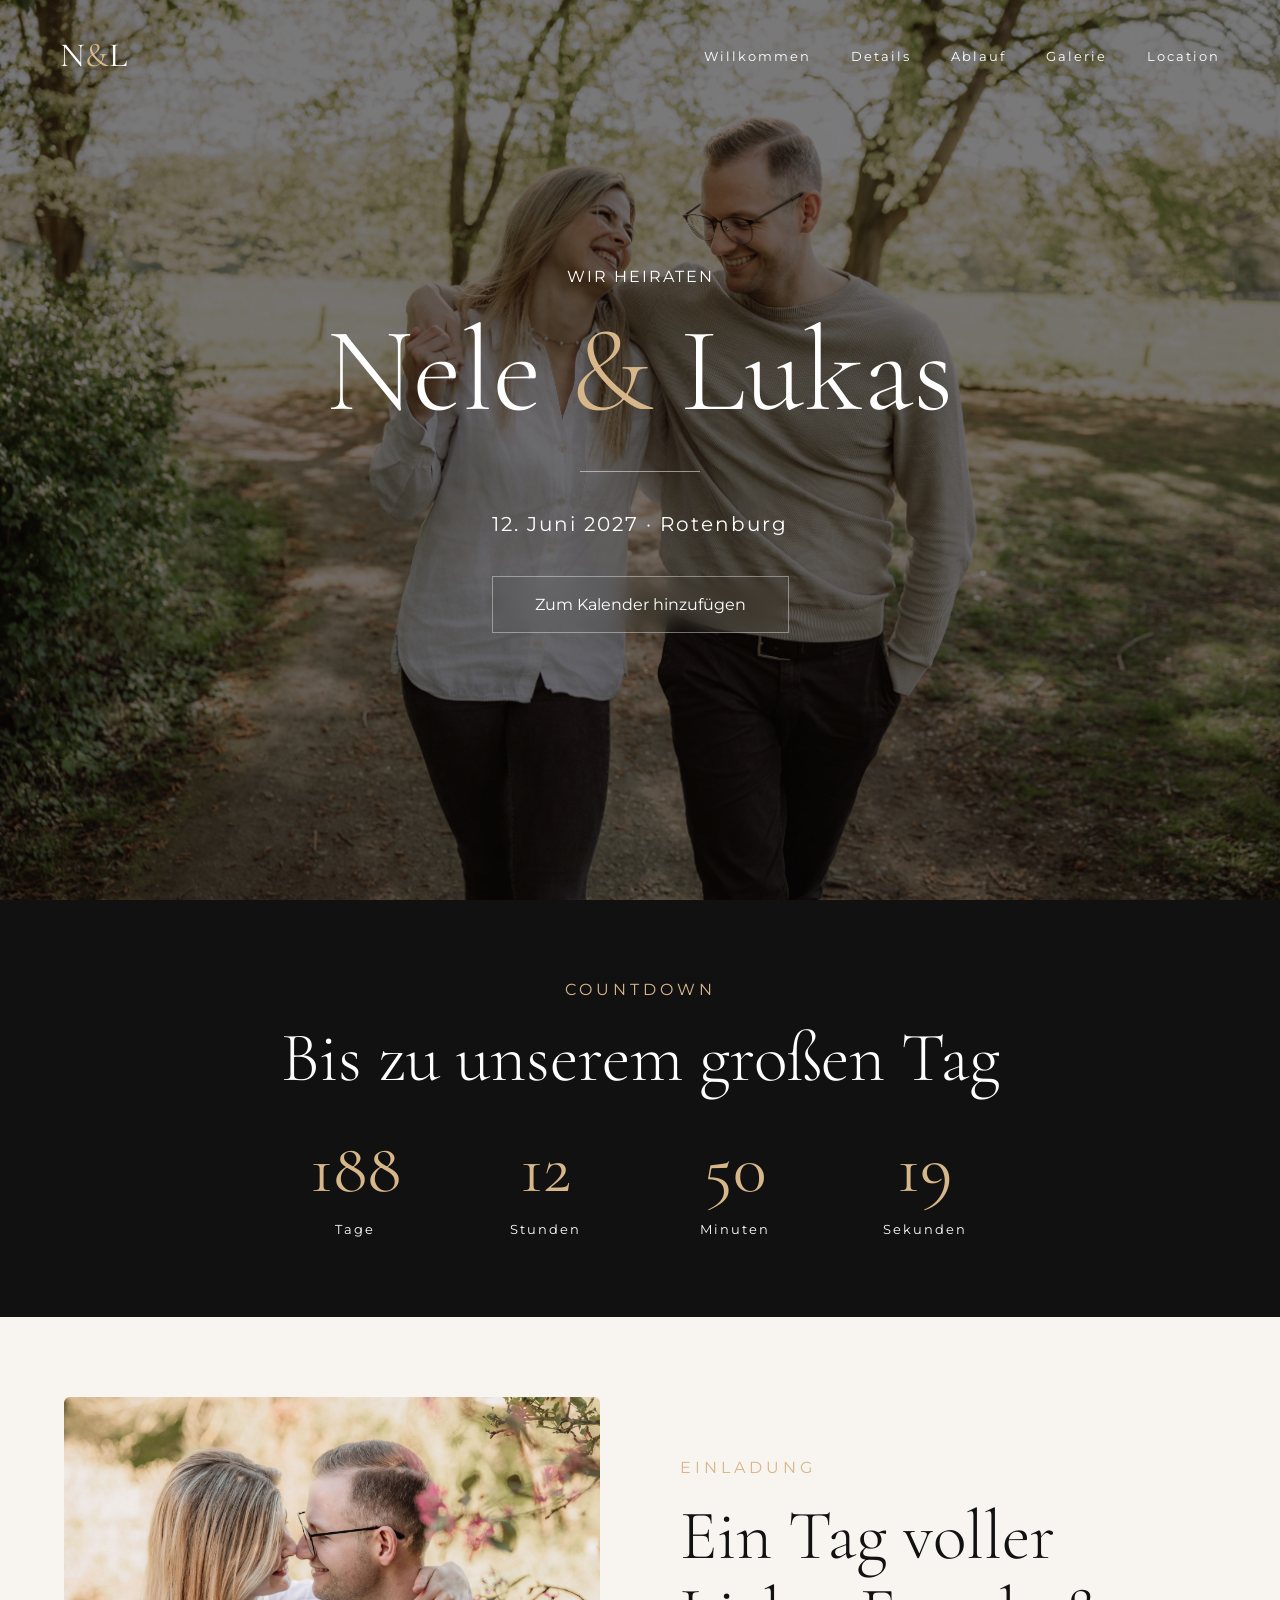
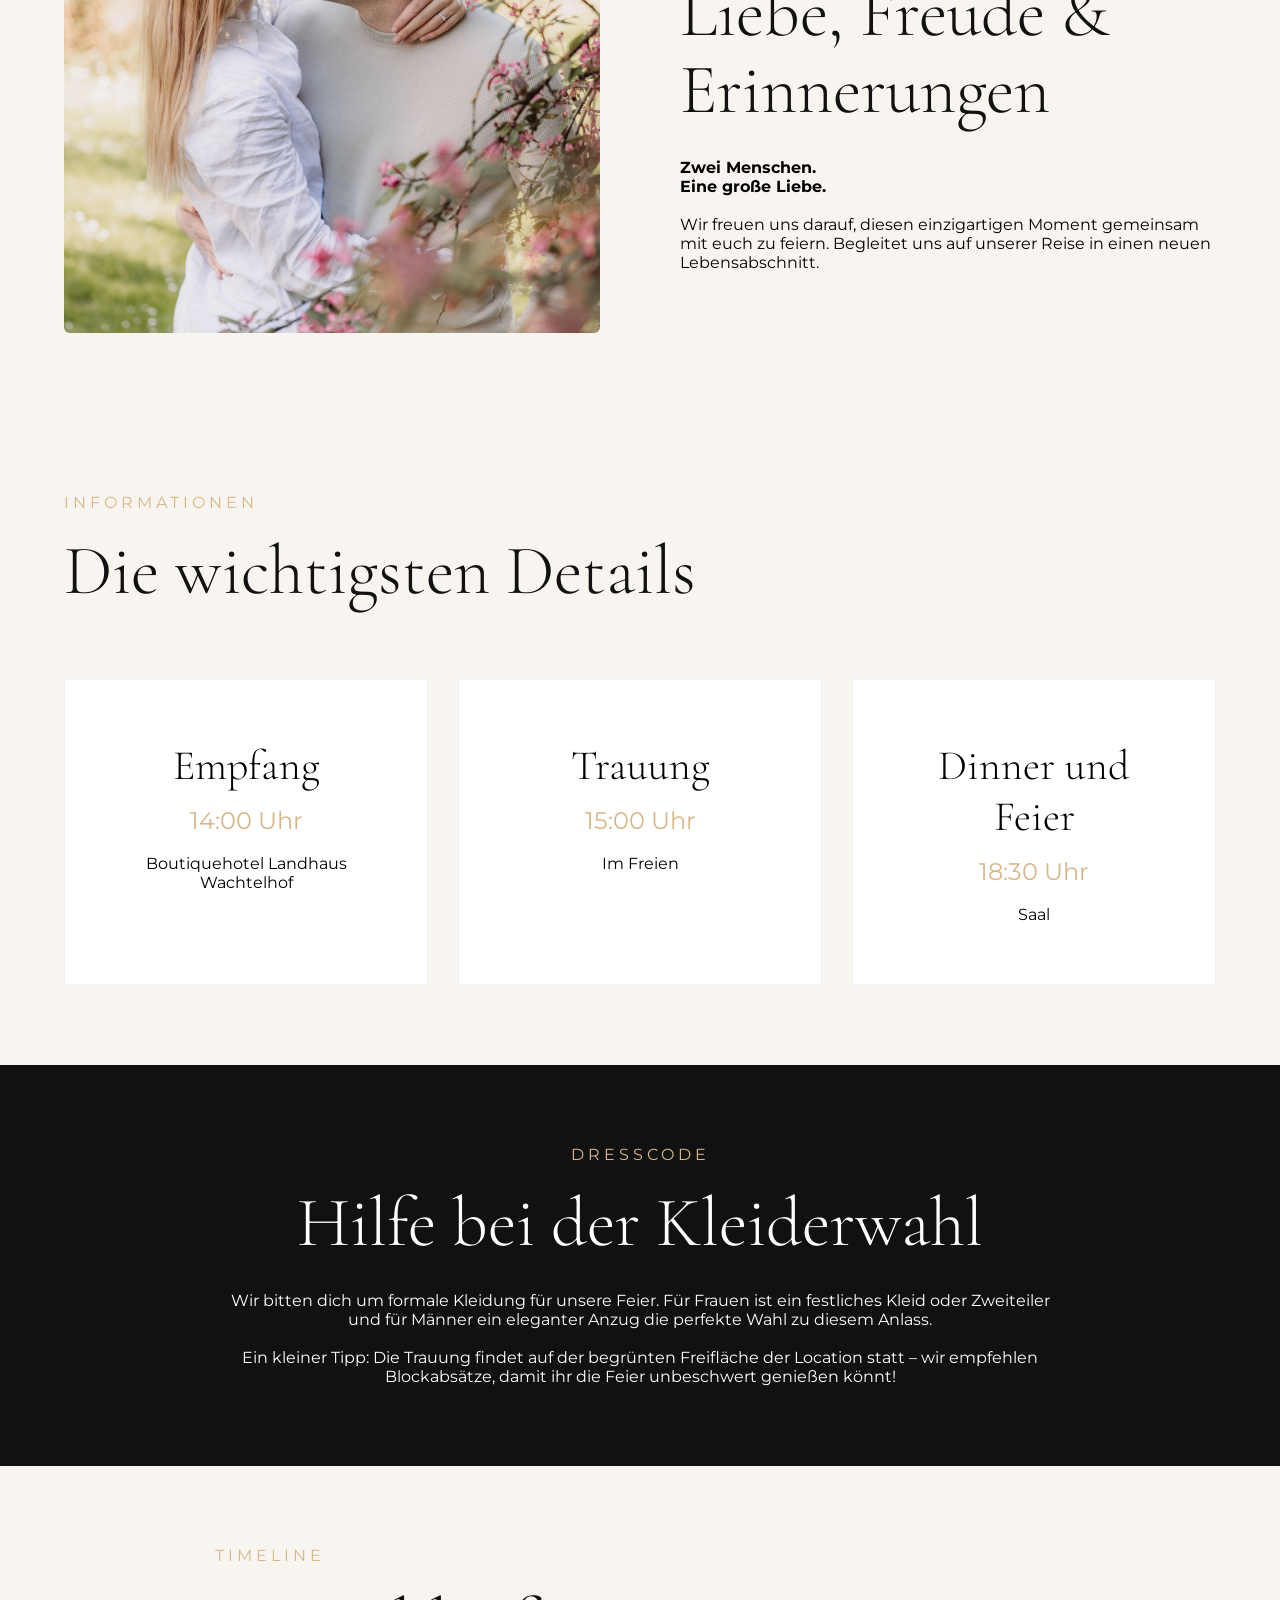
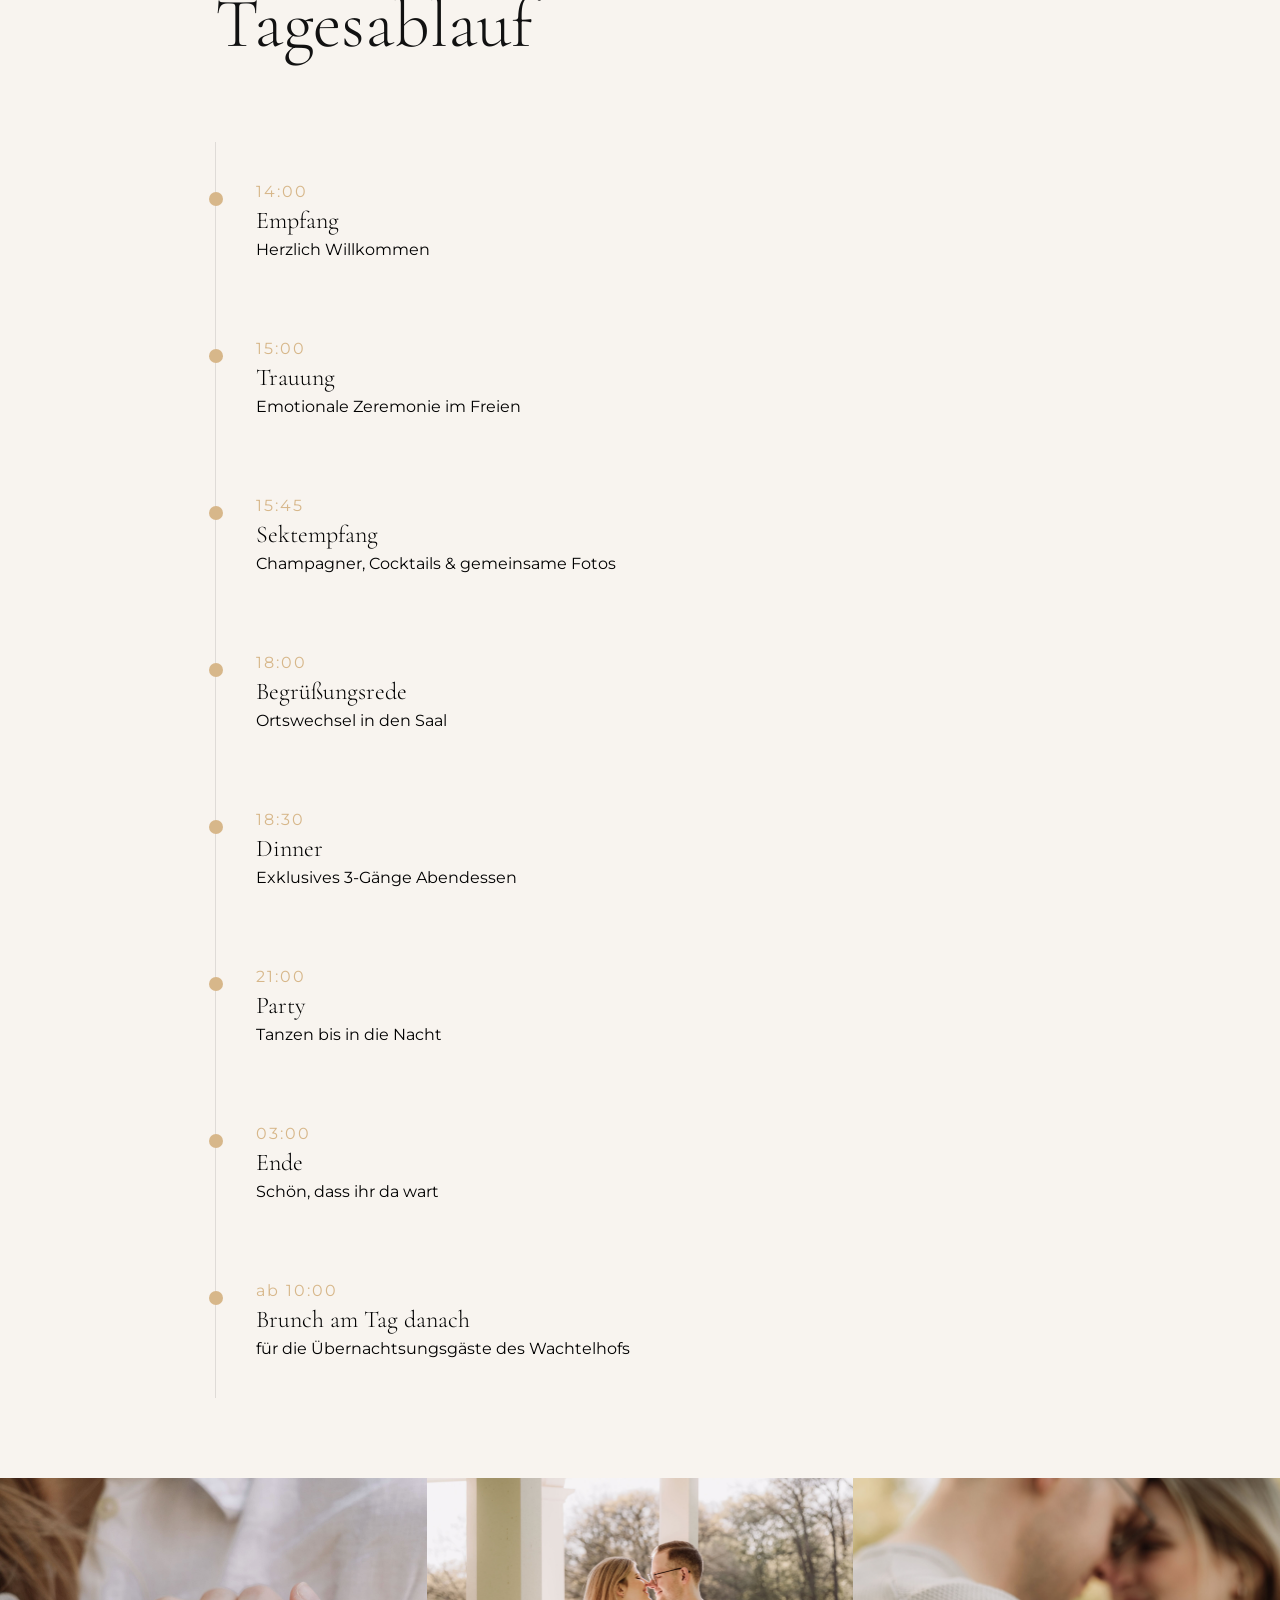
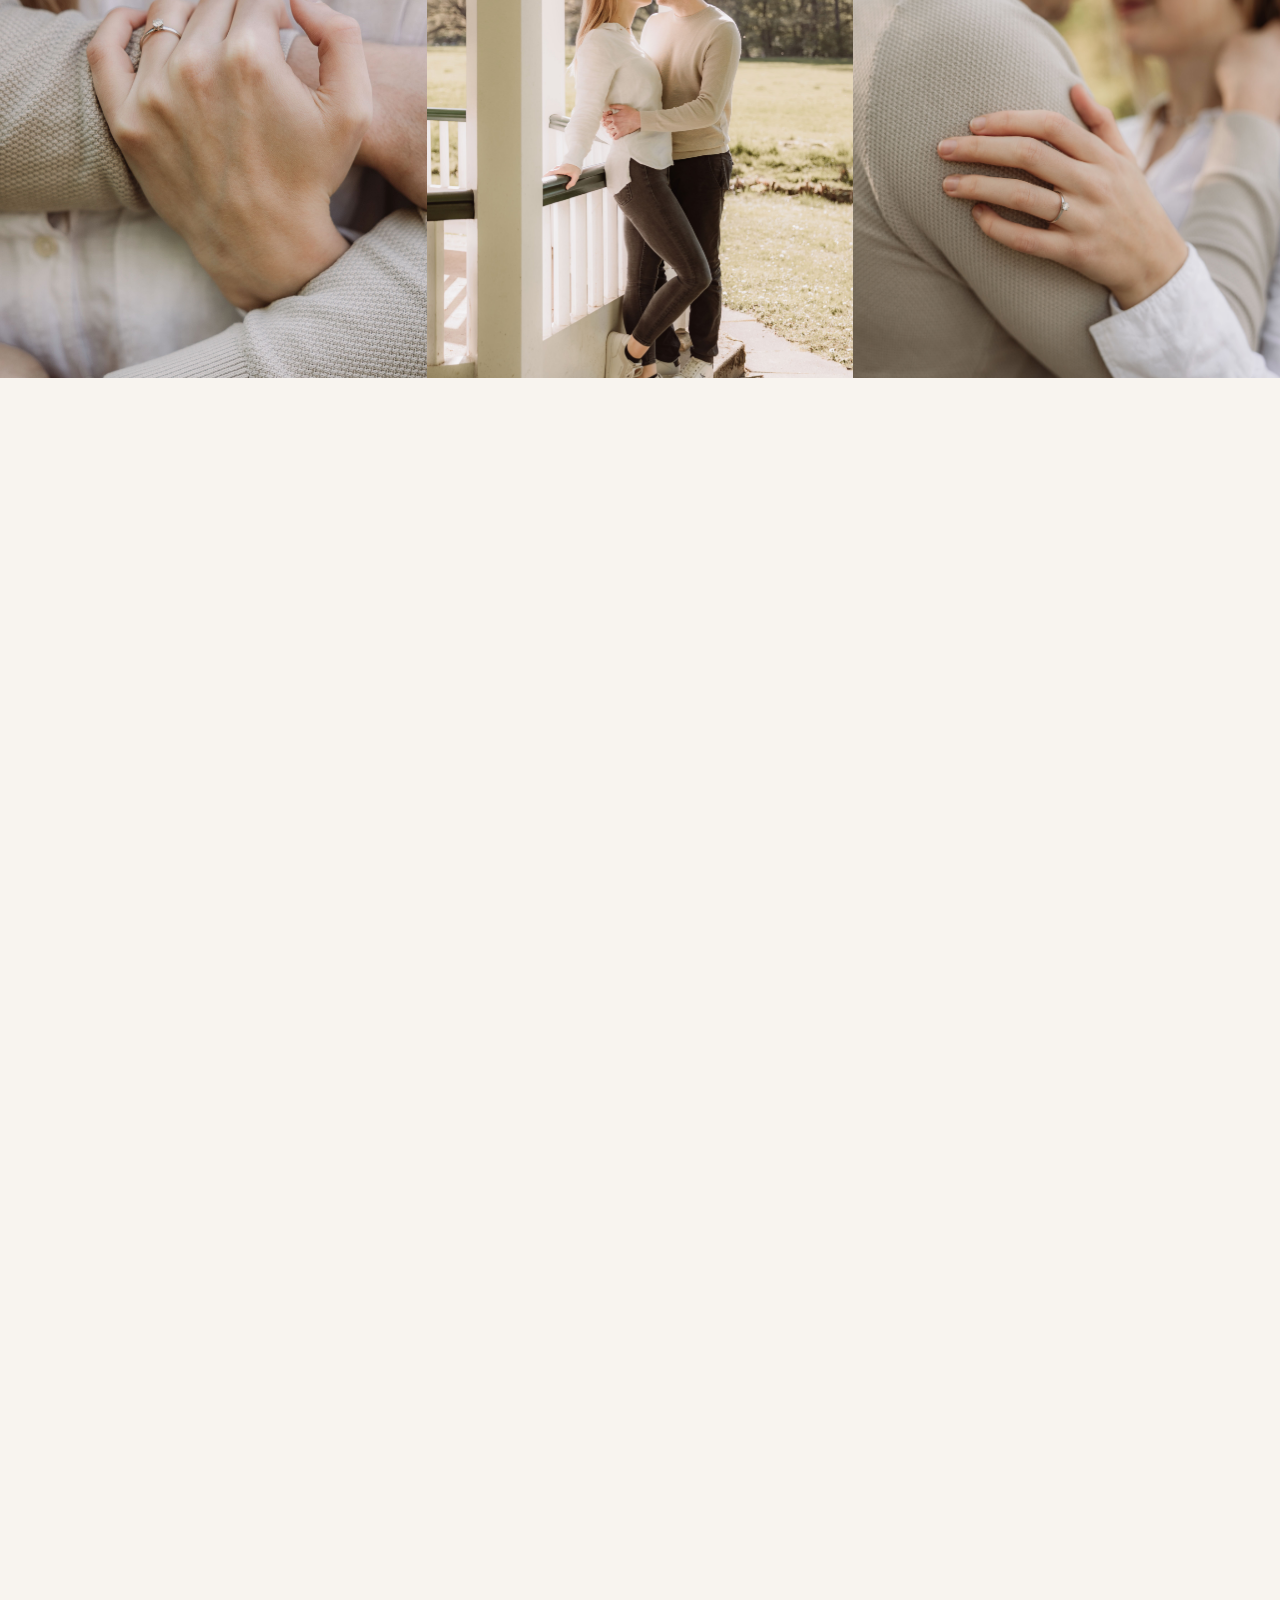
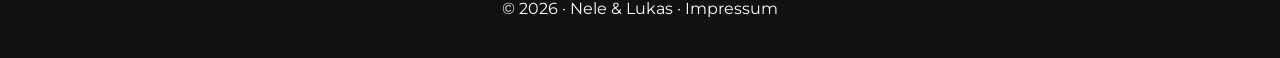
==== index.html @ 54adae5a "Update zweite Hoteloption" ====
<!DOCTYPE html>
<html lang="de">
<head>
  <meta charset="UTF-8" />
  <meta name="viewport" content="width=device-width, initial-scale=1.0"/>
  <title>Nele & Lukas — Hochzeit 2027</title>

  <link rel="preconnect" href="https://fonts.googleapis.com">
  <link rel="preconnect" href="https://fonts.gstatic.com" crossorigin>

  <link href="https://fonts.googleapis.com/css2?family=Cormorant+Garamond:wght@300;400;500;600&family=Montserrat:wght@300;400;500&display=swap" rel="stylesheet">

  <link rel="stylesheet" href="style.css">
</head>
<body>

  <!-- WRAPPER -->

  <header class="hero">

    <div class="overlay"></div>

    <nav class="navbar">

      <div class="logo">
        N<span>&</span>L
      </div>

      <ul>
        <li><a href="#story">Willkommen</a></li>
        <li><a href="#details">Details</a></li>
        <li><a href="#timeline">Ablauf</a></li>
        <li><a href="#gallery">Galerie</a></li>
        <li><a href="#location">Location</a></li>
      </ul>

    </nav>

    <div class="hero-content fade-up">

      <p class="eyebrow">WIR HEIRATEN</p>

      <h1>
        Nele <span>&</span> Lukas
      </h1>

      <div class="divider"></div>

      <p class="date">
        12. Juni 2027 · Rotenburg
      </p>

      <a href="calendar.ics" class="btn">
        Zum Kalender hinzufügen
      </a>

    </div>

  </header>

  <!-- COUNTDOWN -->

  <section class="section countdown" id="countdown">

    <div class="container reveal">

      <p class="small-title">COUNTDOWN</p>

      <h2>Bis zu unserem großen Tag</h2>

      <div class="countdown">

        <div class="time-box">
          <span id="days">00</span>
          <small>Tage</small>
        </div>

        <div class="time-box">
          <span id="hours">00</span>
          <small>Stunden</small>
        </div>

        <div class="time-box">
          <span id="minutes">00</span>
          <small>Minuten</small>
        </div>

        <div class="time-box">
          <span id="seconds">00</span>
          <small>Sekunden</small>
        </div>

      </div>

    </div>

  </section>

  <!-- WELCOME 

  <section class="section welcome reveal" id="welcome">

    <div class="container narrow">

      <p class="small-title">EINLADUNG</p>

      <h2>
        Ein Tag voller Liebe, Freude & Erinnerungen
      </h2>

      <p>
        Wir freuen uns darauf,
        diesen einzigartigen Moment gemeinsam mit euch zu feiern.
        Begleitet uns auf unserer Reise
        in einen neuen Lebensabschnitt.
      </p>

    </div>

  </section>

  <!-- STORY -->

  <section class="section story" id="story">

    <div class="container story-grid">

      <div class="story-image reveal-left">
        <img src="img/photoperle_Nele_&_Lukas_112_copy.jpeg">
      </div>

      <div class="story-text reveal-right">

        <p class="small-title">EINLADUNG</p>

        <h2>
          Ein Tag voller Liebe, Freude & Erinnerungen
        </h2>

        <p>
          <b>Zwei Menschen.<br/>Eine große Liebe.</b><br/><br/>
          Wir freuen uns darauf,
          diesen einzigartigen Moment gemeinsam mit euch zu feiern.
          Begleitet uns auf unserer Reise
          in einen neuen Lebensabschnitt.
        </p>

        <!--

        <h2>
          Zwei Menschen.
          Eine große Liebe.
        </h2>

        <p>
          Was als zufällige Begegnung begann, wurde zu einer gemeinsamen Reise voller Abenteuer, Vertrauen und unvergesslicher Momente.<br/><br/>
          Nun möchten wir mit euch gemeinsam unsere Liebe feiern — stilvoll, emotional und unvergesslich.<br/><br/>
          Lorem ipsum dolor sit amet, consetetur sadipscing elitr, sed diam nonumy eirmod tempor invidunt ut labore et dolore magna aliquyam erat, sed diam voluptua. At vero eos et accusam et justo duo dolores et ea rebum. Stet clita kasd gubergren, no sea takimata sanctus est Lorem ipsum dolor sit amet. Lorem ipsum dolor sit amet, consetetur sadipscing elitr, sed diam nonumy eirmod tempor invidunt ut labore et dolore magna aliquyam erat, sed diam voluptua. At vero eos et accusam et justo duo dolores et ea rebum. Stet clita kasd gubergren, no sea takimata sanctus est Lorem ipsum dolor sit amet.<br/><br/>
          Lorem ipsum dolor sit amet, consetetur sadipscing elitr, sed diam nonumy eirmod tempor invidunt ut labore et dolore magna aliquyam erat, sed diam voluptua. At vero eos et accusam et justo duo dolores et ea rebum. Stet clita kasd gubergren, no sea takimata sanctus est Lorem ipsum dolor sit amet. Lorem ipsum dolor sit amet, consetetur sadipscing elitr, sed diam nonumy eirmod tempor invidunt ut labore et dolore magna aliquyam erat, sed diam voluptua. At vero eos et accusam et justo duo dolores et ea rebum. Stet clita kasd gubergren, no sea takimata sanctus est Lorem ipsum dolor sit amet.
        </p>

        -->

      </div>

    </div>

  </section>

  <!-- DETAILS -->

  <section class="section details" id="details">

    <div class="luxury-bg"></div>

    <div class="container">

      <div class="section-heading reveal">
        <p class="small-title">INFORMATIONEN</p>
        <h2>Die wichtigsten Details</h2>
      </div>

      <div class="details-cards">

        <div class="card reveal">
          <h3>Empfang</h3>
          <p>14:00 Uhr</p><br/>
          <span>Boutiquehotel Landhaus Wachtelhof</span>
        </div>

        <div class="card reveal delay-1">
          <h3>Trauung</h3>
          <p>15:00 Uhr</p><br/>
          <span>Im Freien</span>
        </div>

        <div class="card reveal delay-2">
          <h3>Dinner und Feier</h3>
          <p>18:30 Uhr</p><br/>
          <span>Saal</span>
        </div>

      </div>

    </div>

  </section>

  <!-- DRESSCODE-->

  <section class="section dresscode" id="dresscode">

    <div class="container narrow">

      <div class="section-heading reveal">
        <p class="small-title">DRESSCODE</p>
        <h2>Hilfe bei der Kleiderwahl</h2>
        <p>
          Wir bitten dich um formale Kleidung für unsere Feier. Für Frauen ist ein festliches
          Kleid oder Zweiteiler und für M&auml;nner ein eleganter Anzug die perfekte Wahl zu 
          diesem Anlass.<br/><br/>Ein kleiner Tipp: Die Trauung findet auf der begr&uuml;nten 
          Freifl&auml;che der Location statt – wir empfehlen Blockabs&auml;tze, damit ihr die 
          Feier unbeschwert genie&szlig;en k&ouml;nnt!</p>
      </div>

    </div>

  </section>

  <!-- TIMELINE -->

  <section class="section timeline" id="timeline">

    <div class="container narrow">

      <div class="section-heading reveal">
        <p class="small-title">TIMELINE</p>
        <h2>Tagesablauf</h2>
      </div>

      <div class="timeline-wrapper">

        <div class="timeline-item reveal">
          <span>14:00</span>
          <h3>Empfang</h3>
          <p>Herzlich Willkommen</p>
        </div>

        <div class="timeline-item reveal">
          <span>15:00</span>
          <h3>Trauung</h3>
          <p>Emotionale Zeremonie im Freien</p>
        </div>

        <div class="timeline-item reveal">
          <span>15:45</span>
          <h3>Sektempfang</h3>
          <p>Champagner, Cocktails & gemeinsame Fotos</p>
        </div>

        <div class="timeline-item reveal">
          <span>18:00</span>
          <h3>Begrüßungsrede</h3>
          <p>Ortswechsel in den Saal</p>
        </div>

        <div class="timeline-item reveal">
          <span>18:30</span>
          <h3>Dinner</h3>
          <p>Exklusives 3-Gänge Abendessen</p>
        </div>

        <div class="timeline-item reveal">
          <span>21:00</span>
          <h3>Party</h3>
          <p>Tanzen bis in die Nacht</p>
        </div>

        <div class="timeline-item reveal">
          <span>03:00</span>
          <h3>Ende</h3>
          <p>Sch&ouml;n, dass ihr da wart</p>
        </div>

        <div class="timeline-item reveal">
          <span>ab 10:00</span>
          <h3>Brunch am Tag danach</h3>
          <p>f&uuml;r die &Uuml;bernachtsungsg&auml;ste des Wachtelhofs</p>
        </div>

      </div>

    </div>

  </section>

  <!-- GALLERY -->

  <section class="gallery" id="gallery">

    <div class="gallery-item reveal">
      <img src="img/photoperle_Nele_&_Lukas_028.jpeg">
    </div>

    <div class="gallery-item reveal">
      <img src="img/photoperle_Nele_&_Lukas_127.jpeg">
    </div>

    <div class="gallery-item reveal">
      <img src="img/photoperle_Nele_&_Lukas_056.jpeg">
    </div>

  </section>

  <!-- Location -->

  <section class="section location" id="location">

    <div class="container narrow reveal">

      <p class="small-title">Location</p>

      <h2>Boutiquehotel Landhaus Wachtelhof</h2>

      <b>Gerberstraße 6<br/>27356 Rotenburg (Wümme)</b><br/>
      <a href="https://wachtelhof.de" target="_blank" class="btn">http://www.wachtelhof.de</a>

      <p class="location-text">
        <br/><br/>
        Wir haben an unsere vielen G&auml;ste mit langer Anreise gedacht und deshalb in unserer 
        wundervollen Location bereits ein hinterlegtes Kontingent an Zimmern für euch organisiert. 
        Verweist dazu bei Buchung beim Hotel einfach auf unsere Hochzeit und ihr erhaltet eines 
        der hinterlegten Zimmer. Wir empfehlen die erst vor Kurzem sehr sch&ouml;n renovierten 
        Boutique-Zimmer.
        <br/><br/>
      </p>

      <div class="location-cards">

        <div class="card reveal">
          <h3>Boutique-Komfortzimmer</h3>
          <p>346,00 EUR</p><br/>
          <span>zur Doppelnutzung pro Zimmer & Nacht<br/>inklusive der Wachtelhof-Verwöhnpauschale*</span>
        </div>

        <div class="card reveal delay-1">
          <h3>Pinienholz-Komfortzimmer</h3>
          <p>316,00 EUR</p><br/>
          <span>zur Doppelnutzung pro Zimmer & Nacht<br/>inklusive der Wachtelhof-Verwöhnpauschale*</span>
        </div>

      </div>
      
      <p class="location-text" style="font-size: 14px;"><i>*Die Wachtelhof-Verwöhnpauschale beinhaltet ein reichhaltiges Frühstück sowie die Nutzung der Wachtelhof-Therme mit Lagunenbad, Aquaviva-Erlebnissauna, Sternenhimmel-
Dampfbad und Sanarium. Im Bad Eures Zimmers findet Ihr Bademäntel sowie Badeschuhe vor. Die Hotelzimmer stehen
gerne ab 15:00 Uhr für Euch bereit.</i>

      <h2>Hotel am Pferdemarkt</h2>

      <p class="location-text">
        <br/><br/>
        Als Alternative zu den Zimmern im Wachtelhof haben wir für euch zudem auch ein Kontingent an Zimmern im Hotel "Hotel am Pferdemarkt" hinterlegt. Das Hotel ist ca. 700 Meter vom Wachtelhof entfernt. Bitte gebt auch dort bei Buchung an, dass ihr zu unserer Hochzeit kommt, um die hinterlegten Zimmer zu erhalten.
        <br/><br/>
      </p>

      <div class="location-cards">

        <div class="card reveal">
          <h3>Doppelzimmer</h3>
          <p>100,00 EUR</p><br/>
          <span>zur Doppelnutzung pro Zimmer & Nacht</span>
        </div>

        <div class="card reveal delay-1">
          <h3>Einzelzimmer</h3>
          <p>80,00 EUR</p><br/>
          <span>zur Einzelnutzung pro Zimmer & Nacht</span>
        </div>

      </div>
      </p>

    </div>

  </section>
    
  <iframe src="https://www.google.com/maps/embed?pb=!1m18!1m12!1m3!1d2395.2879166697458!2d9.392609276392122!3d53.10502257222022!2m3!1f0!2f0!3f0!3m2!1i1024!2i768!4f13.1!3m3!1m2!1s0x47b103f5749ccd15%3A0xa9dfc9032d74220!2sHotel%20Landhaus%20Wachtelhof!5e0!3m2!1sde!2sde!4v1778689141633!5m2!1sde!2sde" width="100%" height="450" style="border:0;" allowfullscreen="" loading="lazy" referrerpolicy="no-referrer-when-downgrade"></iframe>

  <!-- PRESENTS-->

  <section class="section presents" id="presents">

    <div class="container narrow">

      <div class="section-heading reveal">
        <p class="small-title">GESCHENKE</p>
        <h2>Unterst&uuml;tzung unserer Flitterwochen</h2>
        <p>
          Euer Kommen ist unser gr&ouml;&szlig;tes Geschenk! Falls ihr uns dennoch eine Freude 
          machen m&ouml;chtet, freuen wir uns über Geldgeschenke für unsere Hochzeitsreise.  
        </p>
      </div>

    </div>

  </section>
  
  <!-- RSVP -->

  <section class="section rsvp" id="rsvp">

    <div class="container narrow reveal">

      <p class="small-title">R&uuml;ckmeldung</p>

      <h2>Wir freuen uns auf euch</h2>

      <p class="rsvp-text">
        Bitte gebt uns bis zum 31.12.2026 Bescheid ob wir uns auf euch freuen d&uuml;rfen.
      </p>

      <a href="mailto:lukaskoop96@gmail.com?subject=RSVP%20Hochzeit%20N+L&body=Liebe%20Nele%20%26%20Lukas,%0A%0AIch%20m%C3%B6chte%20folgendes%20mitteilen:%0A- Name:%0A- Kommen:%20Ja/Nein:%0A- Anzahl%20G%C3%A4ste:%0A- Nachricht:%0A%0AViele%20Gr%C3%BC%C3%9Fe" class="btn email-btn">Per E-Mail antworten</a>

      <a href="https://wa.me/4915162616010?text=Hallo%20Nele%20und%20Lukas%2C%20ich%20m%C3%B6chte%20zum%20Hochzeitstermin%20r%C3%BCckmelden%3A%20(Name%2C%20Kommen%20Ja%2FNein%2C%20Anzahl%20G%C3%A4ste)" target="_blank" class="btn whatsapp-btn">WhatsApp</a>

    </div>

  </section>

  <footer>
    <p>&copy; 2026 · Nele & Lukas · <a href="imprint/">Impressum</a></p>
  </footer>

  <button id="scrollTopBtn" class="scroll-top" aria-label="Scroll to top">↑</button>

  <script src="script.js"></script>

</body>
</html>
---- style.css ----
:root{
  --gold:#d7b78a;
  --dark:#111111;
  --cream:#f8f4ef;
}

*{
  margin:0;
  padding:0;
  box-sizing:border-box;
}

html{
  scroll-behavior:smooth;
}

body{
  font-family:'Montserrat',sans-serif;
  background:var(--cream);
  color:var(--text);
  overflow-x:hidden;
}

img{
  width:100%;
  display:block;
}

.container{
  width:90%;
  max-width:1200px;
  margin:auto;
}

.narrow{
  max-width:850px;
}

.section{
  padding:80px 0;
}

.small-title{
  letter-spacing:4px;
  font-size:16px;
  color:var(--gold);
  margin-bottom:20px;
}

h1,h2,h3{
  font-family:'Cormorant Garamond',serif;
  font-weight:300;
}

h2{
  font-size:clamp(42px, 7vw, 70px);
  line-height:1.1;
  margin-bottom:30px;
  color:var(--dark);
}

.hero{
  height:100vh;
  position:relative;
  background:
  url('img/photoperle_Nele_&_Lukas_011.jpeg')
  center/cover no-repeat;
  display:flex;
  align-items:center;
  justify-content:center;
}

.overlay{
  position:absolute;
  inset:0;
  background:rgba(0,0,0,.5);
}

.navbar{
  position:absolute;
  top:0;
  width:100%;
  display:flex;
  justify-content:space-between;
  align-items:center;
  padding:35px 60px;
  z-index:5;
}

.logo{
  color:white;
  font-size:34px;
  font-family:'Cormorant Garamond',serif;
}

.logo span{
  color:var(--gold);
}

.navbar ul{
  display:flex;
  list-style:none;
  gap:40px;
}

.navbar a{
  color:white;
  text-decoration:none;
  font-size:13px;
  letter-spacing:2px;
  position:relative;
}

.navbar a::after{
  content:'';
  position:absolute;
  width:0;
  height:1px;
  background:white;
  left:0;
  bottom:-6px;
  transition:.4s;
}

.navbar a:hover::after{
  width:100%;
}

.hero-content{
  position:relative;
  z-index:2;
  text-align:center;
  color:white;
}

.hero h1{
  font-size:clamp(64px, 10vw, 120px);
  line-height:1;
}

.hero h1 span{
  color:var(--gold);
}

.divider{
  width:120px;
  height:1px;
  background:rgba(255,255,255,.5);
  margin: 40px auto;
}

.eyebrow{
  font-size:16px;
  letter-spacing:2px;
  margin: 0 0 25px 0;
}

.date{
  font-size:20px;
  letter-spacing:2px;
}

.btn{
  display:inline-block;
  margin-top:40px;
  padding:18px 42px;
  border:1px solid rgba(255,255,255,.4);
  color:white;
  text-decoration:none;
  backdrop-filter:blur(10px);
  transition:.4s;
}

.btn:hover{
  background:white;
  color:black;
}

.scroll-top{
  position:fixed;
  right:24px;
  bottom:24px;
  width:52px;
  height:52px;
  border:1px solid #fff;
  border-radius:50%;
  background:var(--dark);
  color:white;
  font-size:28px;
  line-height:1;
  cursor:pointer;
  box-shadow:0 18px 30px rgba(0,0,0,.2);
  opacity:0;
  visibility:hidden;
  transform:translateY(20px);
  transition:opacity .25s ease, transform .25s ease, visibility .25s ease, background .25s ease;
  z-index:100;
}

.scroll-top:hover{
  background:var(--gold);
}

.scroll-top.show{
  opacity:1;
  visibility:visible;
  transform:translateY(0);
}

.countdown, .dresscode, .rsvp{
  display:flex;
  justify-content:center;
  gap:40px;
  flex-wrap:wrap;
  background:#111;
  color:white;
  text-align:center;
}

.countdown h2, .dresscode h2, .rsvp h2{
  color:white;
}

.time-box{
  min-width:150px;
}

.time-box span{
  font-size:70px;
  font-family:'Cormorant Garamond',serif;
  color:var(--gold);
}

.time-box small{
  display:block;
  margin-top:10px;
  letter-spacing:2px;
}

.welcome{
  text-align:center;
}

.story-grid{
  display:grid;
  grid-template-columns:1fr 1fr;
  gap:80px;
  align-items:center;
}

.story-image img{
  border-radius:6px;
}

.details-cards{
  display:grid;
  grid-template-columns:repeat(3,1fr);
  gap:30px;
  margin-top:70px;
}

.details-cards .card{
  background:white;
  text-align:center;
  border:1px solid rgba(0,0,0,.05);
  transition:.4s;
  padding:60px 40px;
}

.details-cards .card:hover{
  transform:translateY(-10px);
}

.details-cards .card h3{
  font-size:42px;
  margin-bottom:15px;
}

.details-cards .card p{
  font-size:24px;
  color:var(--gold);
}

.timeline-wrapper{
  margin-top:80px;
  border-left:1px solid rgba(0,0,0,.1);
}

.timeline-item{
  padding:40px;
  position:relative;
}

.timeline-item::before{
  content:'';
  position:absolute;
  width:14px;
  height:14px;
  background:var(--gold);
  border-radius:50%;
  left:-7px;
  top:50px;
}

.timeline-item span{
  color:var(--gold);
  letter-spacing:2px;
}
.timeline-item h3{
  font-size: 24px;
  margin:5px auto;
}

.gallery{
  display:grid;
  grid-template-columns:repeat(3,1fr);
}

.gallery-item{
  overflow:hidden;
}

.gallery img{
  height:500px;
  object-fit:cover;
  transition:1.2s;
}

.gallery img:hover{
  transform:scale(1.1);
}

.location{
  text-align:center;
}

.location img{
  width: 35px;
  display: inline;
}

.location-cards{
  display:grid;
  grid-template-columns:repeat(2,1fr);
  gap:30px;
  margin:25px auto;
}

.location-cards .card{
  background:white;
  text-align:center;
  border:1px solid rgba(0,0,0,.05);
  transition:.4s;
  padding:20px 40px;
}

.location-cards .card:hover{
  transform:translateY(-10px);
}

.location-cards .card h3{
  font-size:42px;
  margin-bottom:15px;
}

.location-cards .card p{
  font-size:24px;
  color:var(--gold);
}

.presents{
  text-align:center;
}

footer{
  background:#111;
  color:white;
  text-align:center;
  padding:40px;
}

footer a{
  text-decoration: none;
  color: white;
}

footer a:hover{
  text-decoration: underline;
}

.imprint{
  text-align:center;
}

.location .btn, .imprint .btn{
  border:1px solid var(--dark);
  color:var(--dark);
}

.location .btn:hover, .imprint .btn:hover{
  border:1px solid var(--gold);
  background:var(--gold);
  color:white;
}

/* SCROLL ANIMATION */

.reveal,
.reveal-left,
.reveal-right,
.fade-up{
  opacity:0;
  transform:translateY(60px);
  transition:1.2s ease;
}

.reveal-left{
  transform:translateX(-100px);
}

.reveal-right{
  transform:translateX(100px);
}

.active{
  opacity:1;
  transform:translate(0,0);
}

.delay-1{
  transition-delay:.2s;
}

.delay-2{
  transition-delay:.4s;
}

@media(max-width:900px){

  .story-grid,
  .cards,
  .gallery,
  .details-cards,
  .location-cards{
    grid-template-columns:1fr;
  }

  .navbar{
    flex-direction:column;
    gap:20px;
    padding:30px;
  }

  .navbar ul{
    flex-wrap:wrap;
    justify-content:center;
    gap:20px;
  }

}
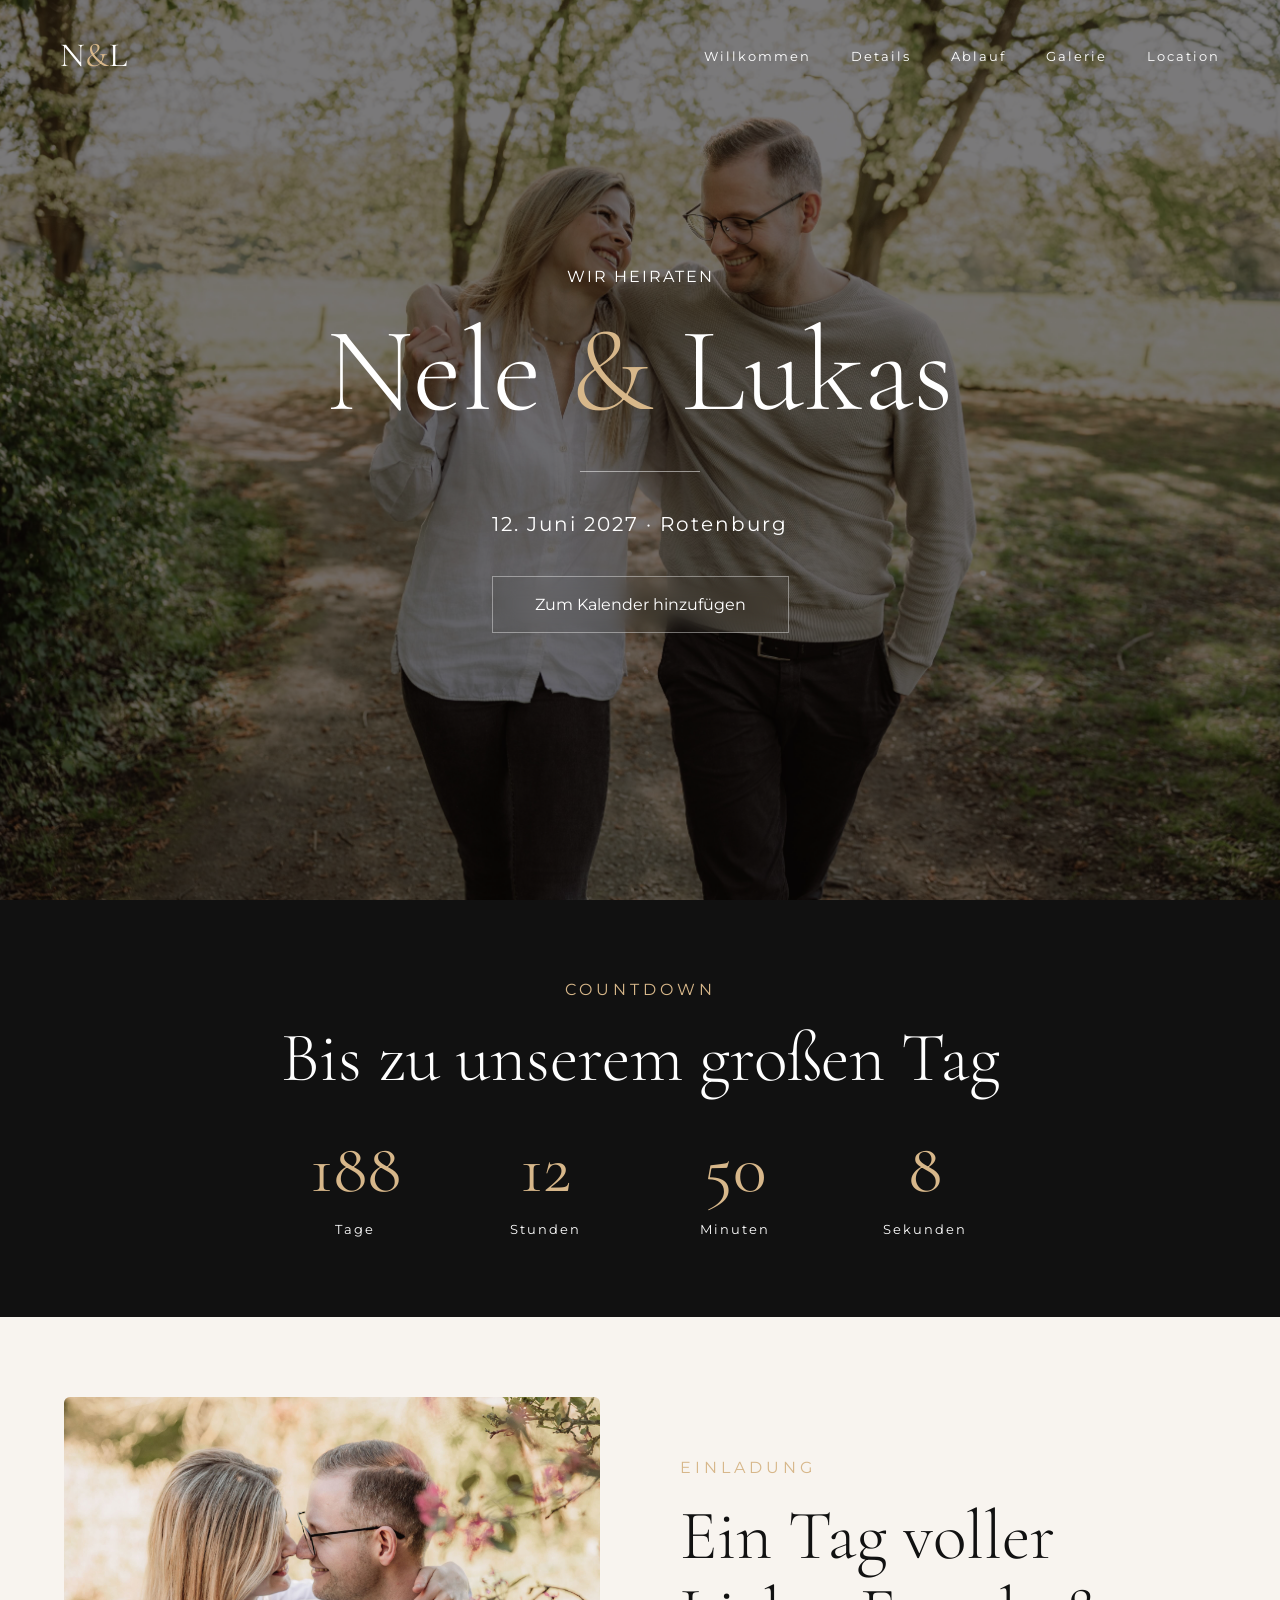
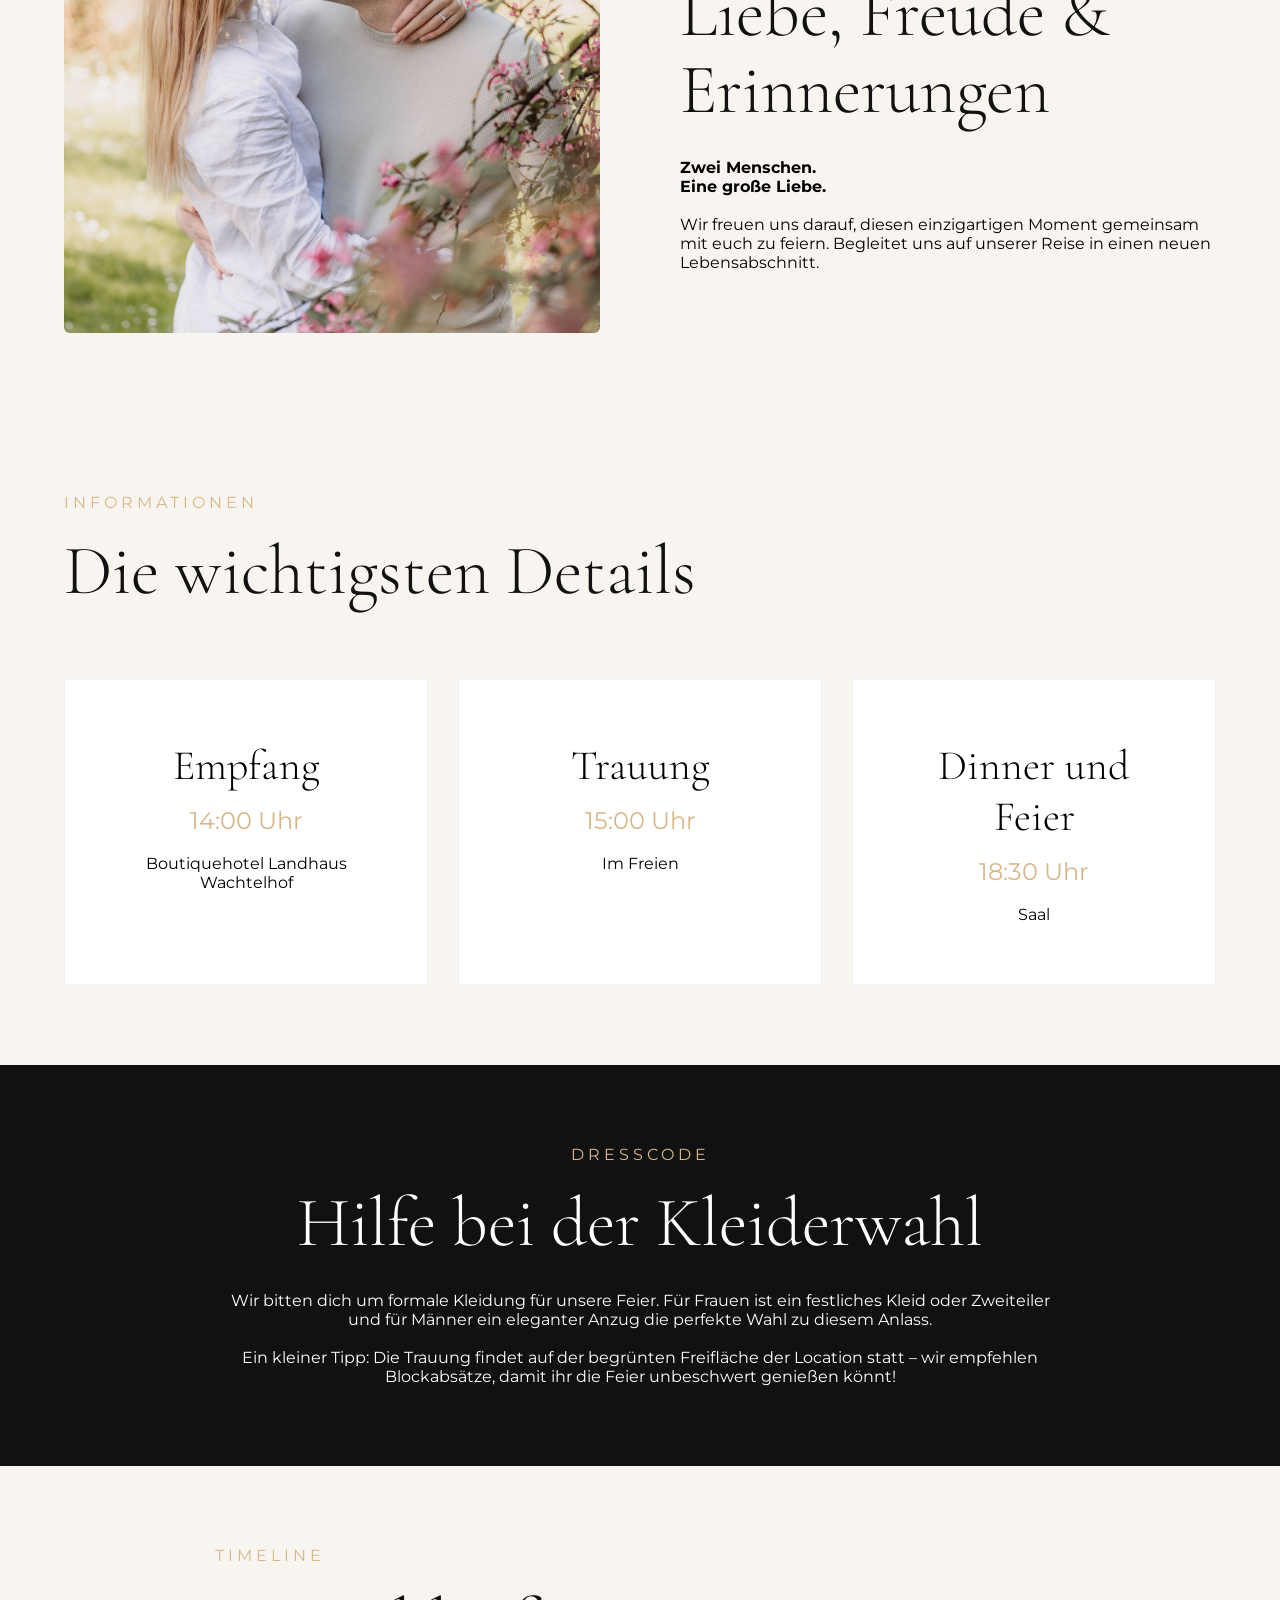
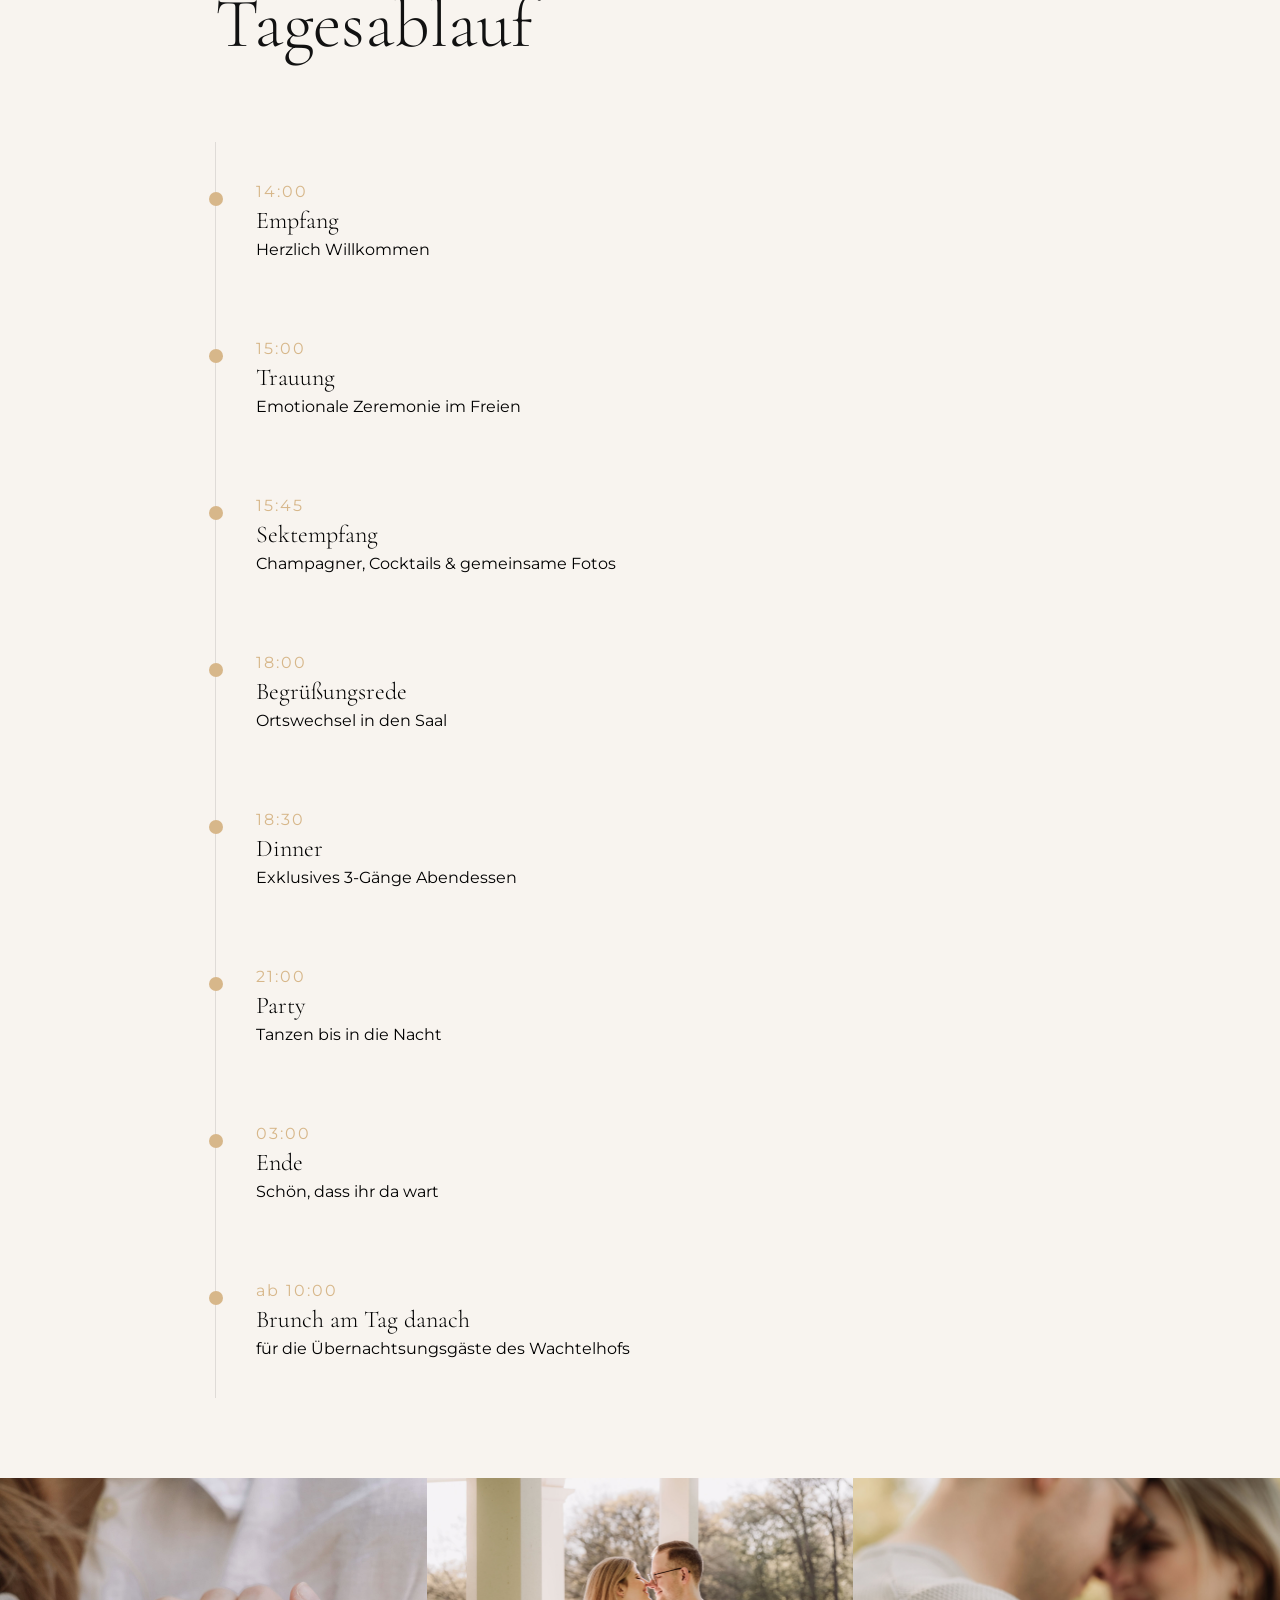
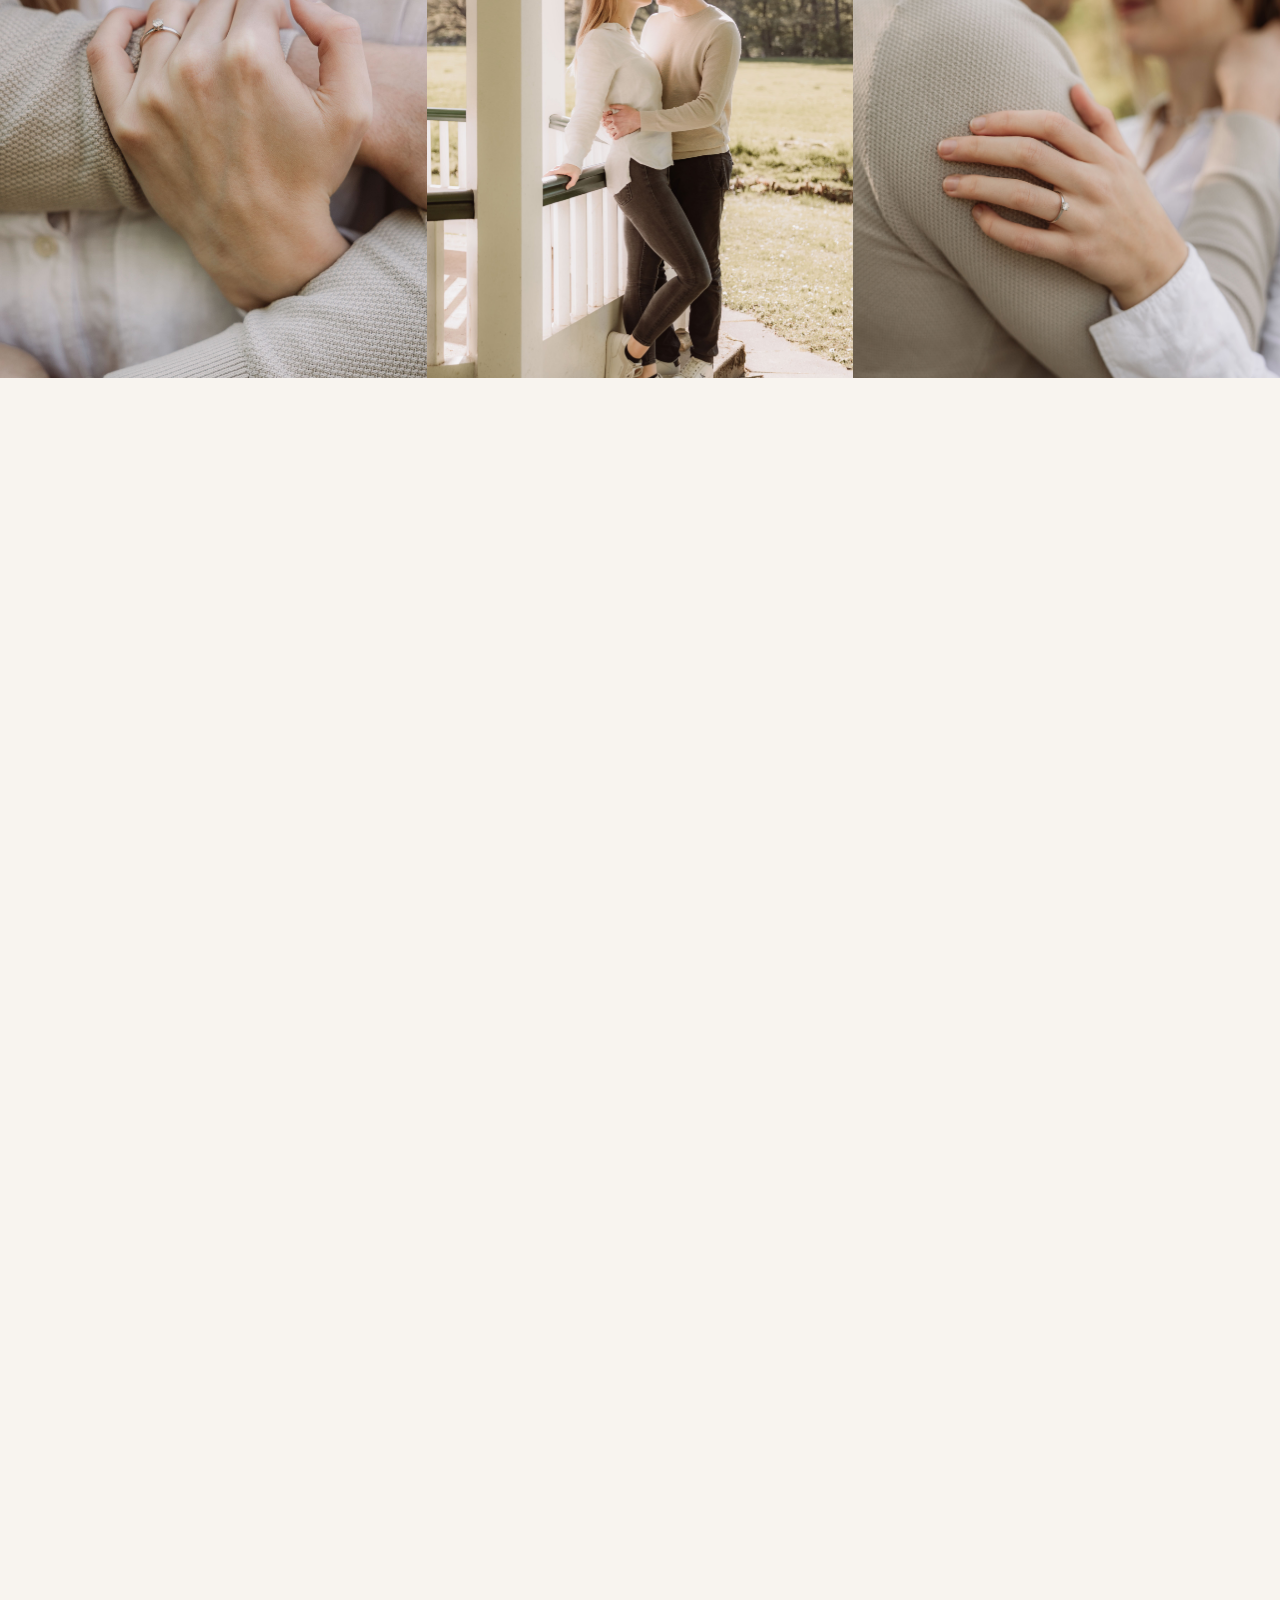
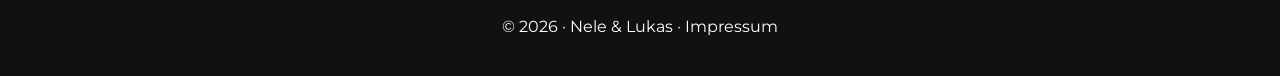
==== commit ca03ef62: "Update zweite Hoteloption" ====
--- a/index.html
+++ b/index.html
@@ -353,7 +353,7 @@
       
       <p class="location-text" style="font-size: 14px;"><i>*Die Wachtelhof-Verwöhnpauschale beinhaltet ein reichhaltiges Frühstück sowie die Nutzung der Wachtelhof-Therme mit Lagunenbad, Aquaviva-Erlebnissauna, Sternenhimmel-
 Dampfbad und Sanarium. Im Bad Eures Zimmers findet Ihr Bademäntel sowie Badeschuhe vor. Die Hotelzimmer stehen
-gerne ab 15:00 Uhr für Euch bereit.</i>
+gerne ab 15:00 Uhr für Euch bereit.<br/><br/></i>
 
       <h2>Hotel am Pferdemarkt</h2>
 
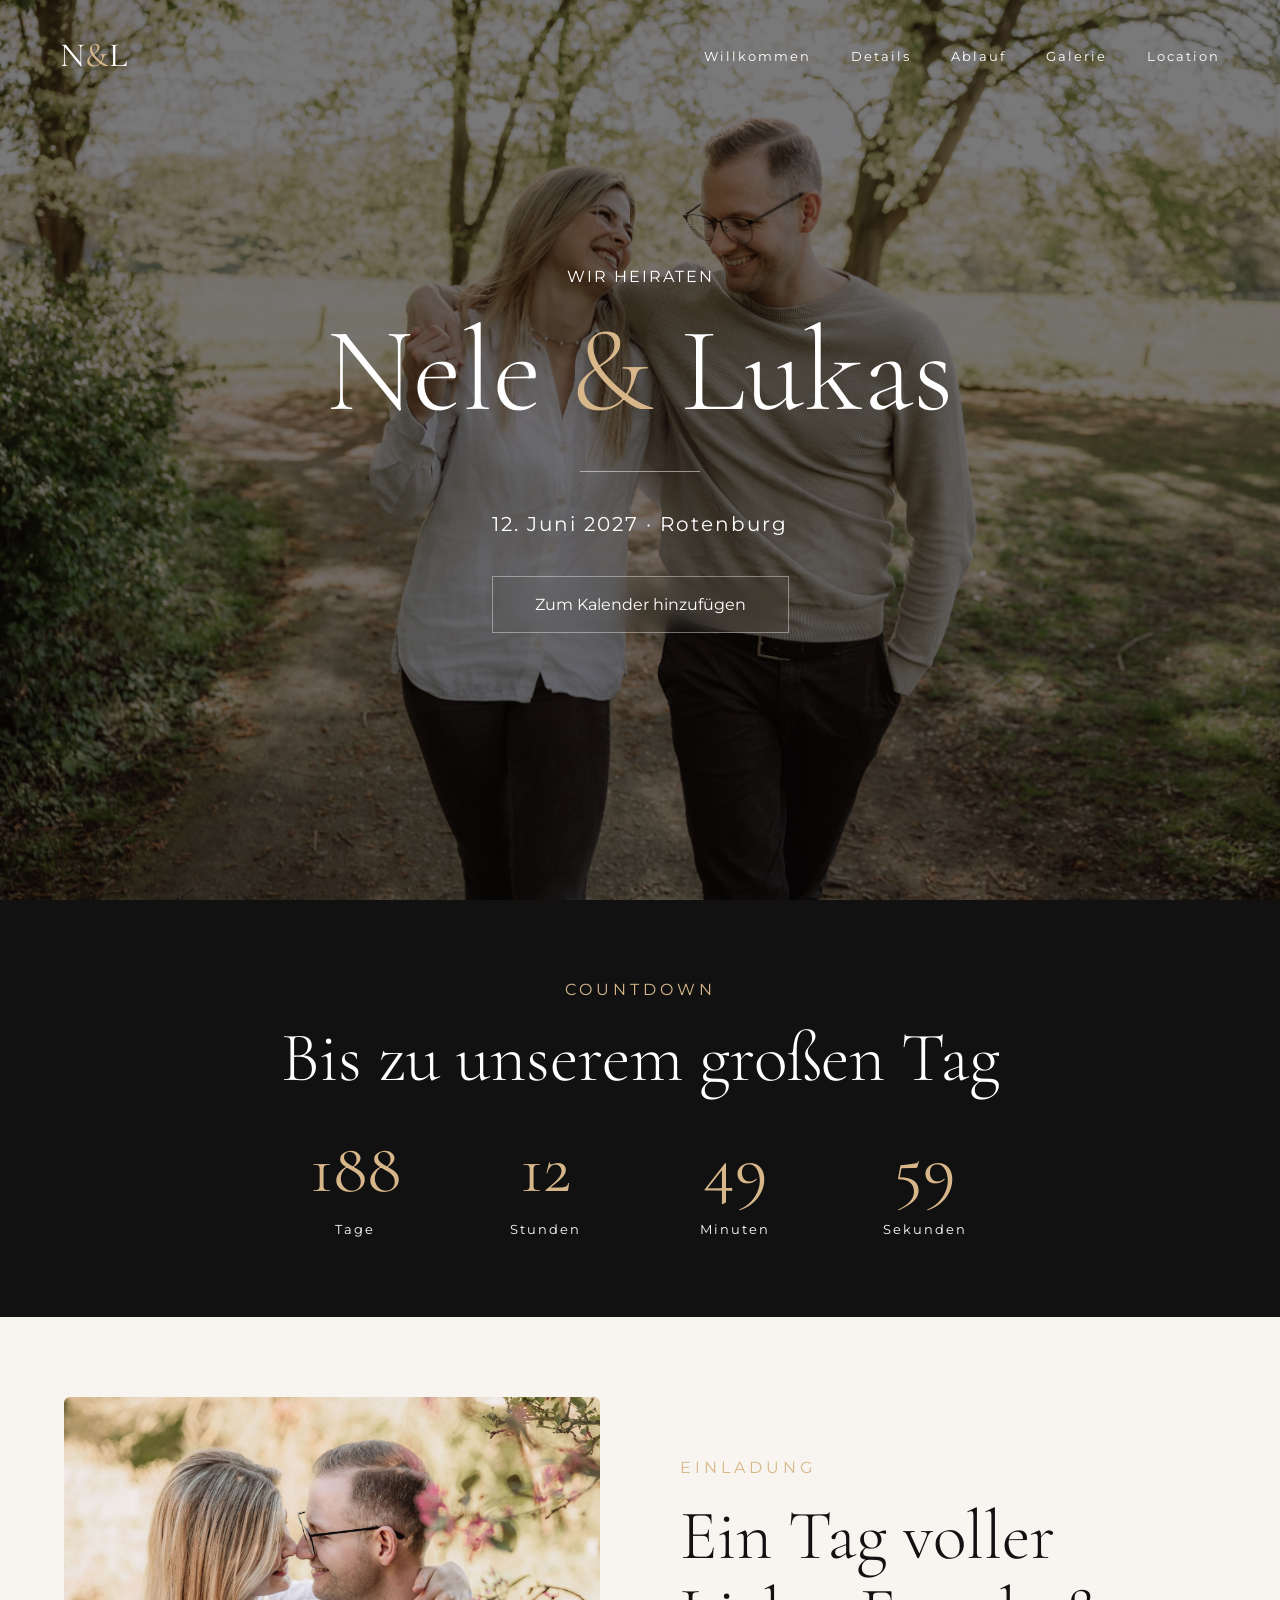
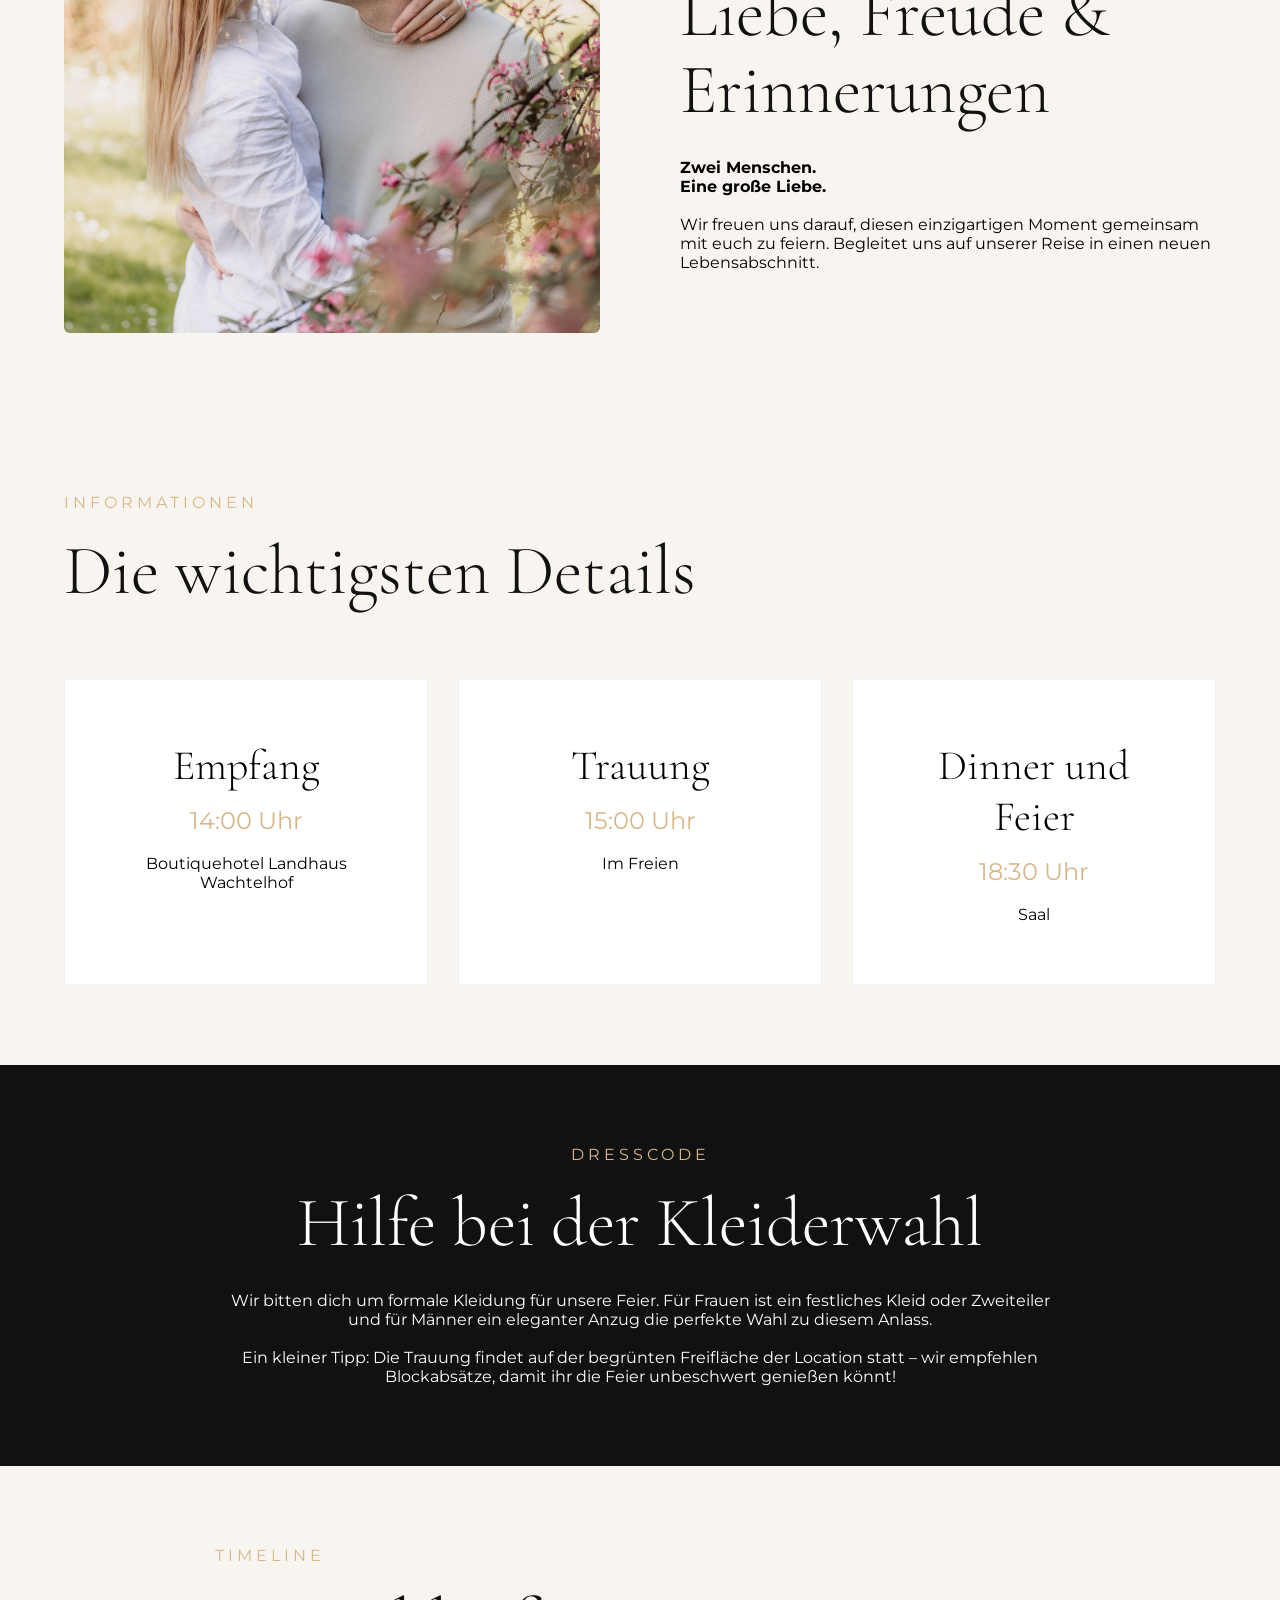
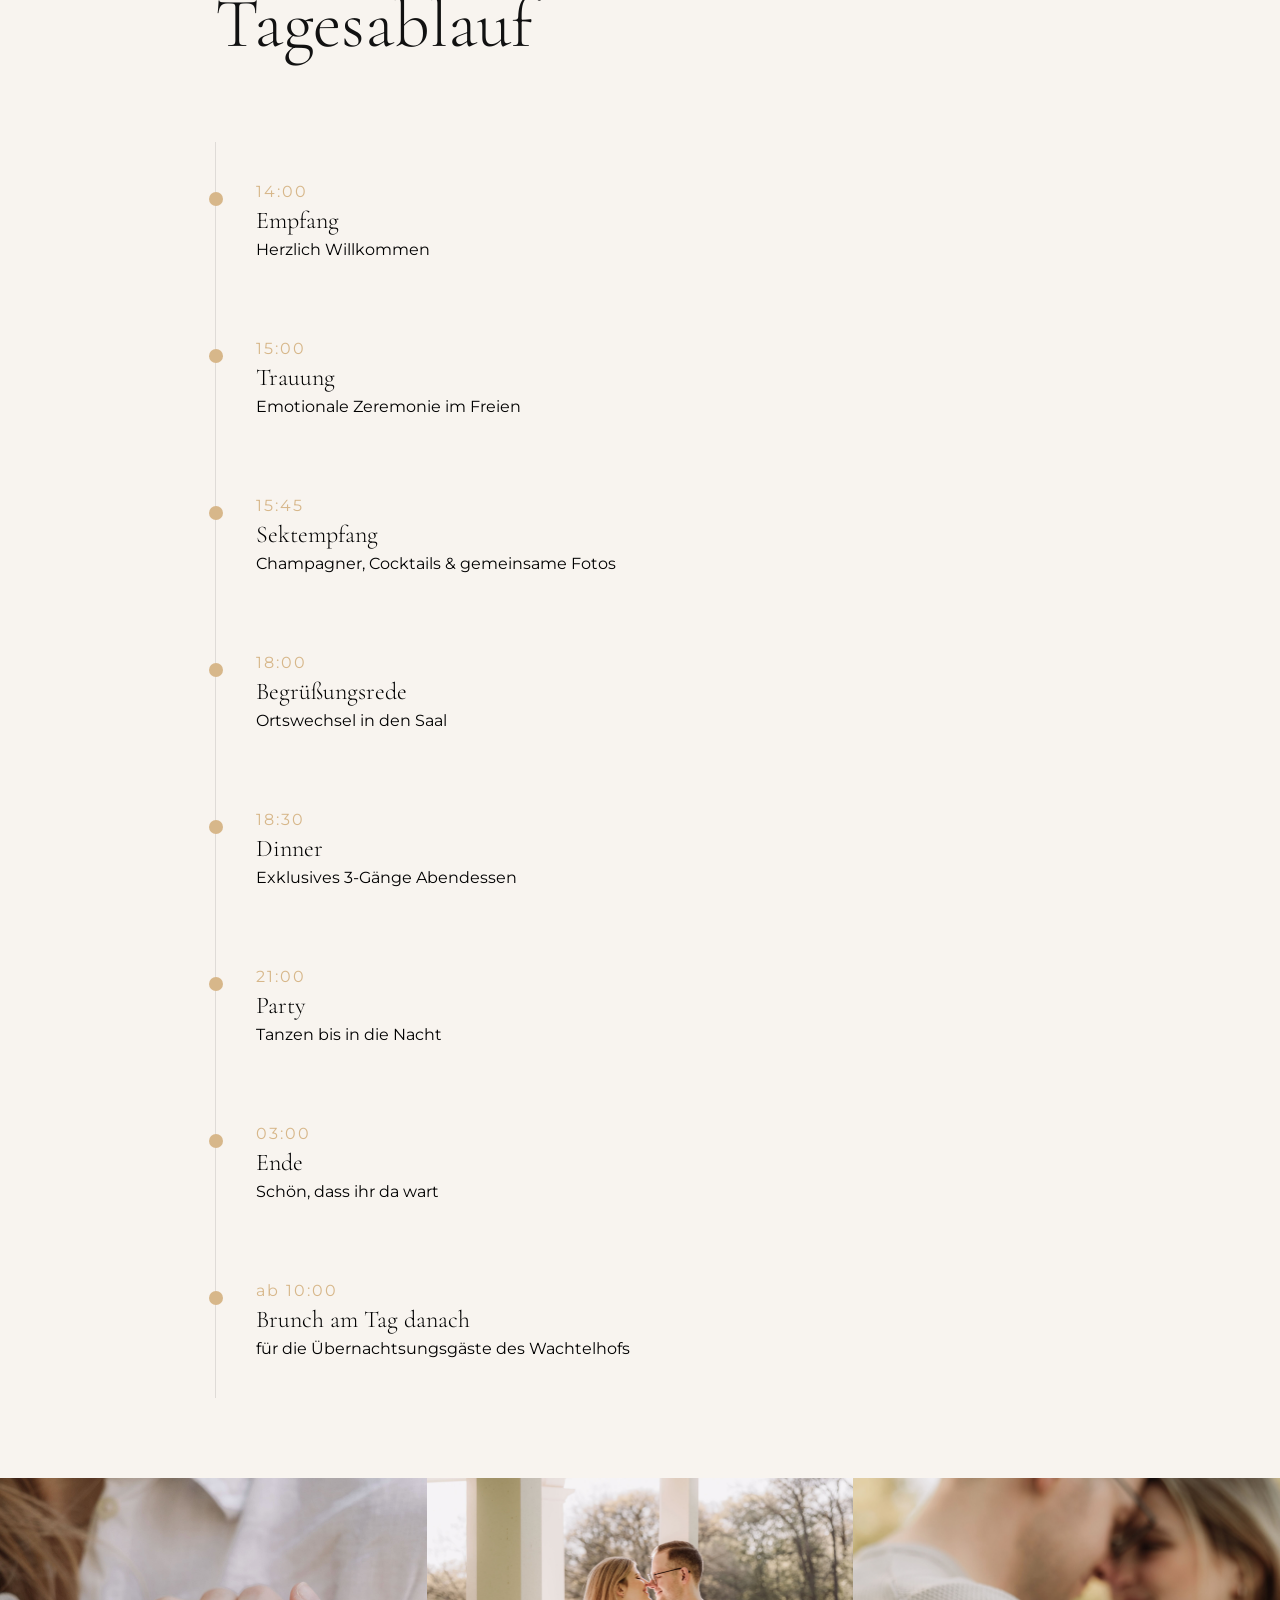
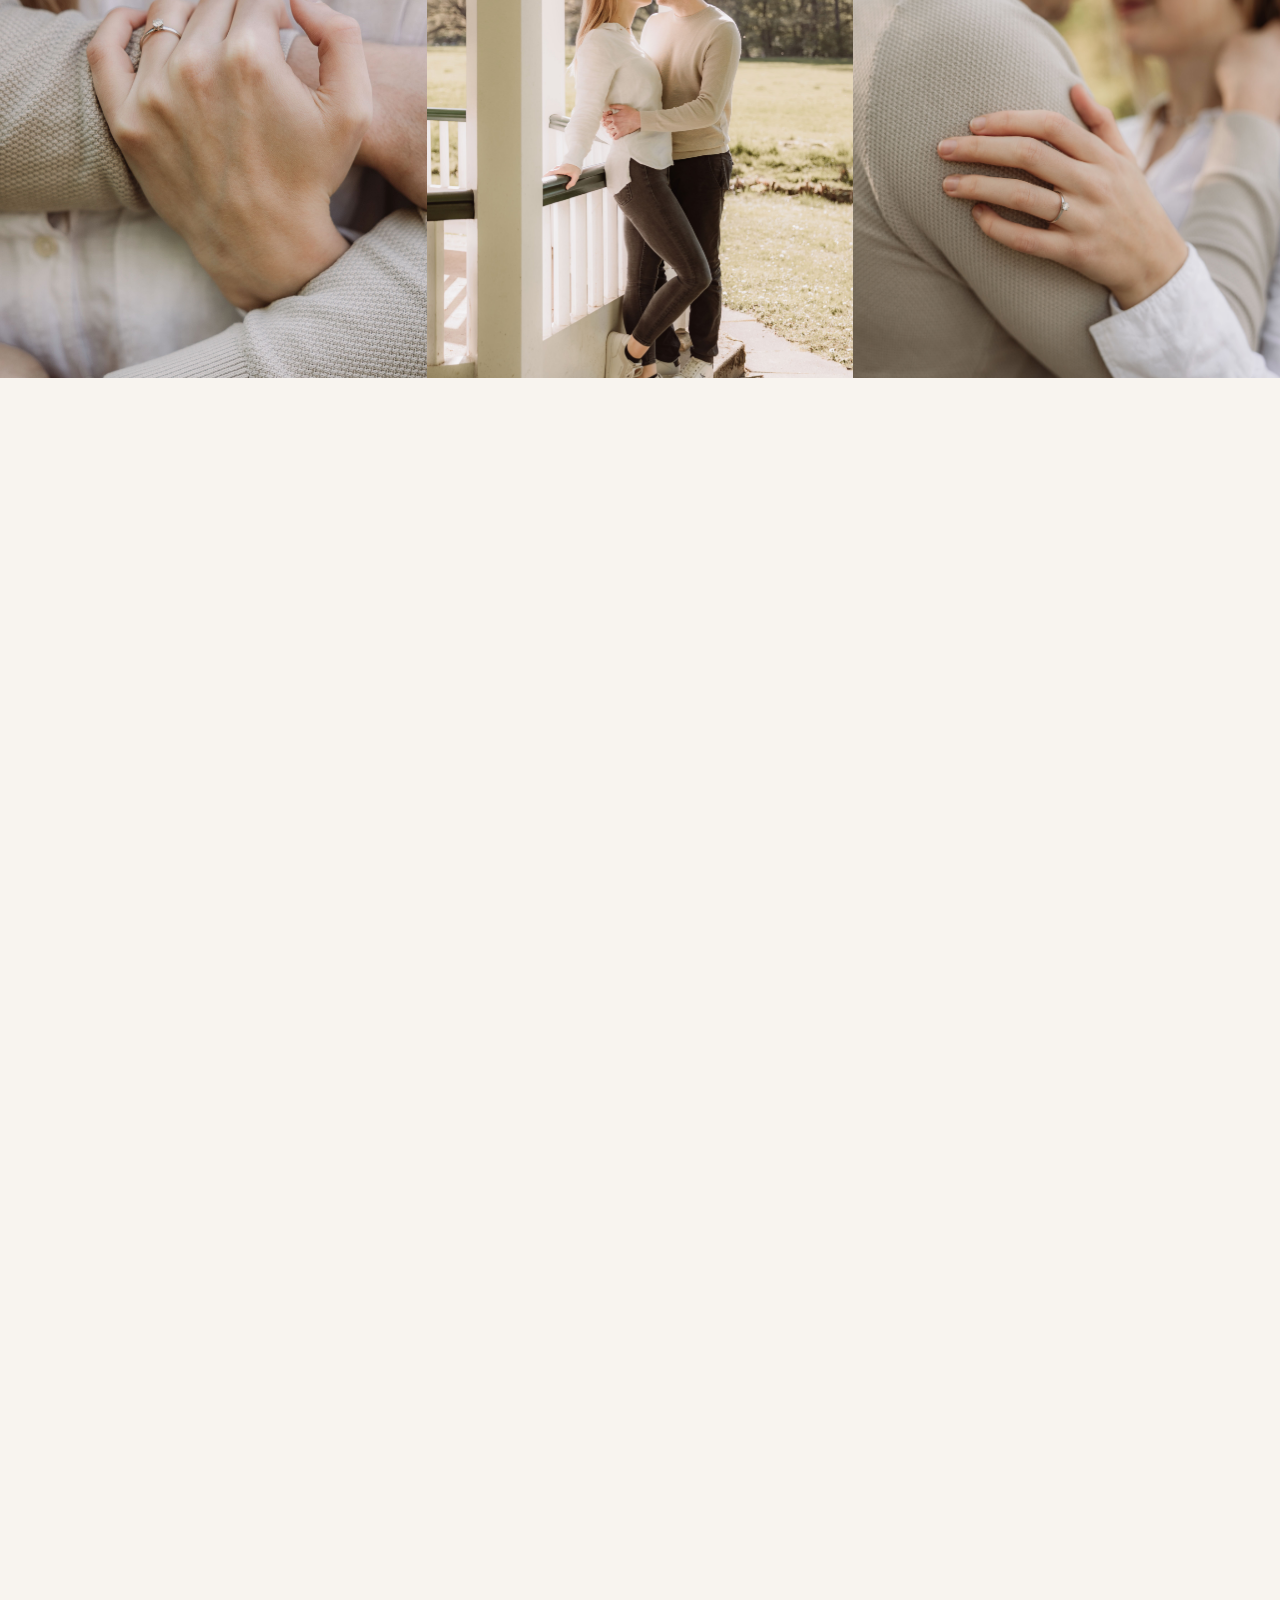
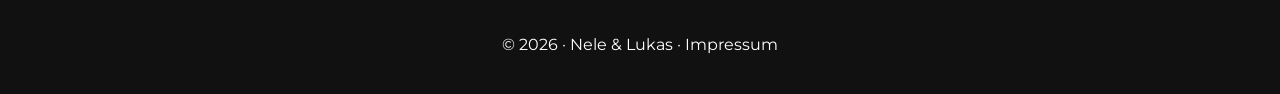
==== commit ad57d31a: "Update zweite Hoteloption" ====
--- a/index.html
+++ b/index.html
@@ -353,7 +353,7 @@
       
       <p class="location-text" style="font-size: 14px;"><i>*Die Wachtelhof-Verwöhnpauschale beinhaltet ein reichhaltiges Frühstück sowie die Nutzung der Wachtelhof-Therme mit Lagunenbad, Aquaviva-Erlebnissauna, Sternenhimmel-
 Dampfbad und Sanarium. Im Bad Eures Zimmers findet Ihr Bademäntel sowie Badeschuhe vor. Die Hotelzimmer stehen
-gerne ab 15:00 Uhr für Euch bereit.<br/><br/></i>
+gerne ab 15:00 Uhr für Euch bereit.</i><br/><br/><br/>
 
       <h2>Hotel am Pferdemarkt</h2>
 
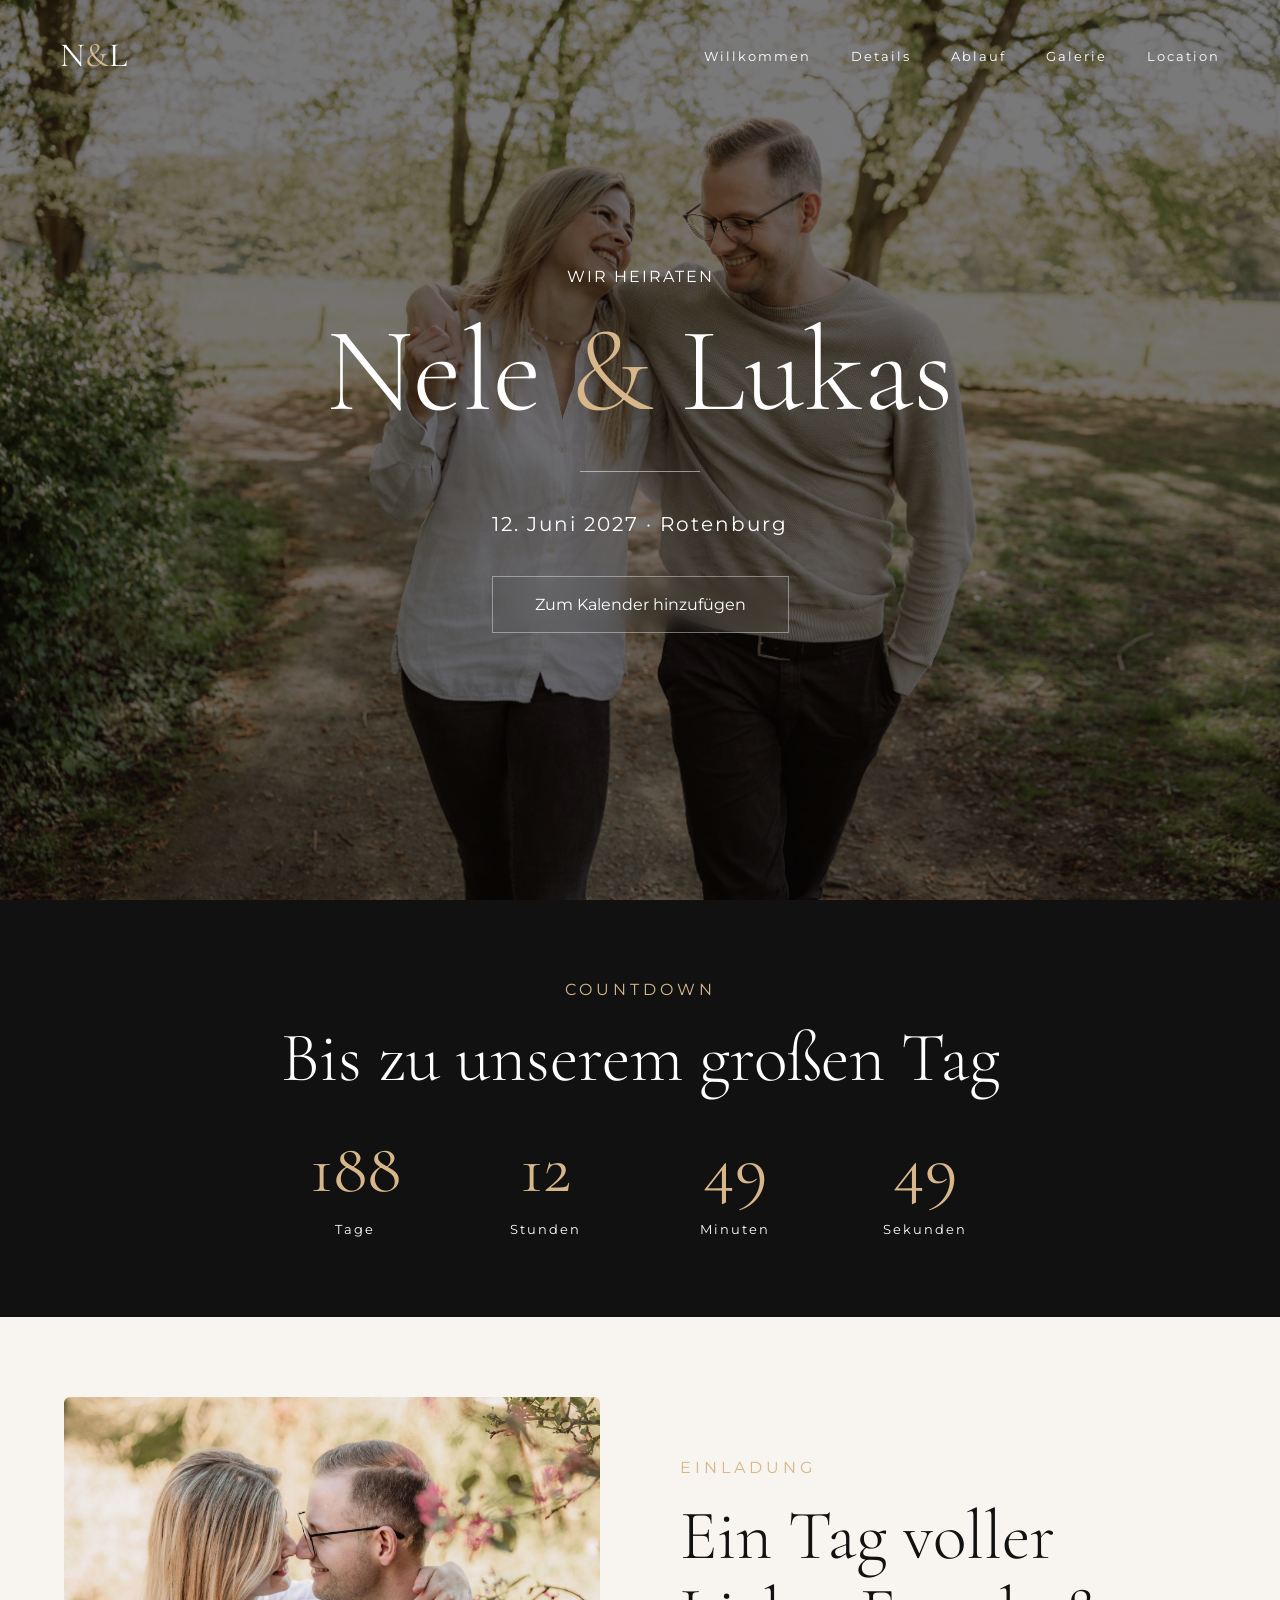
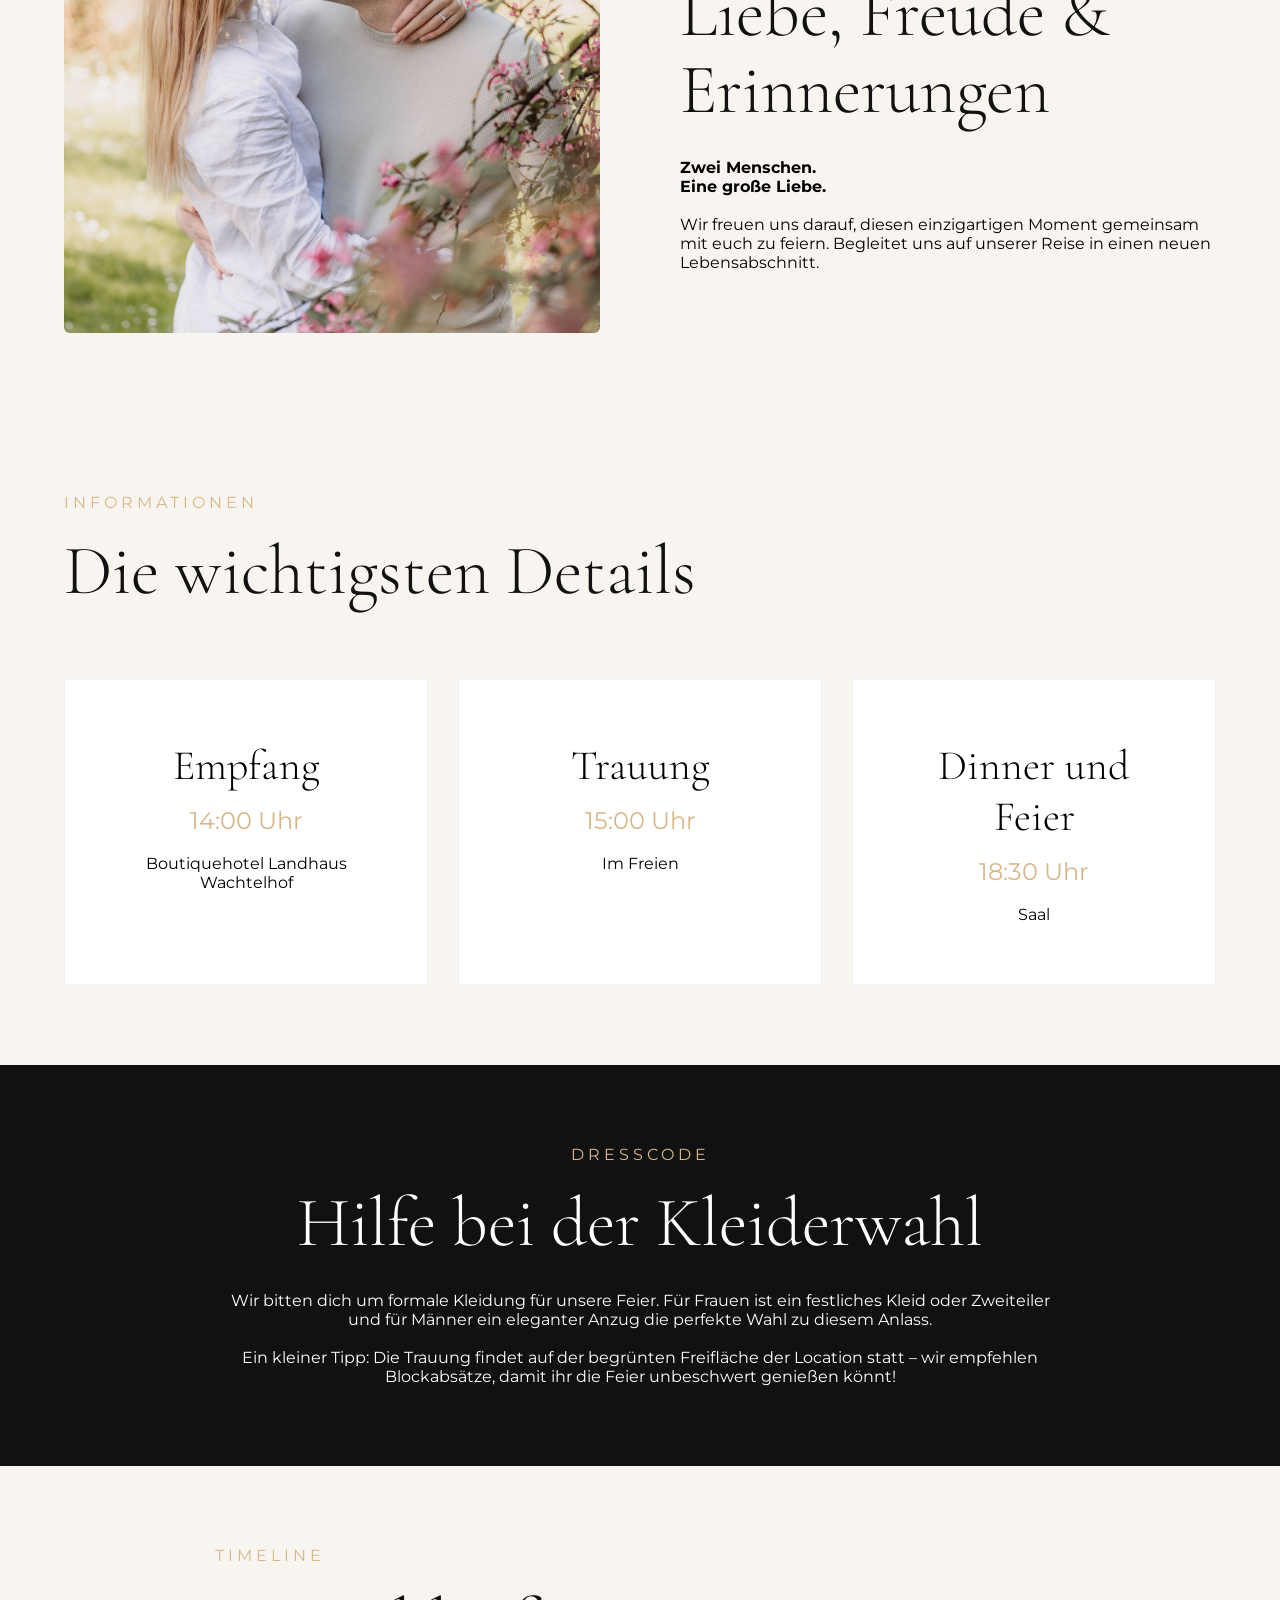
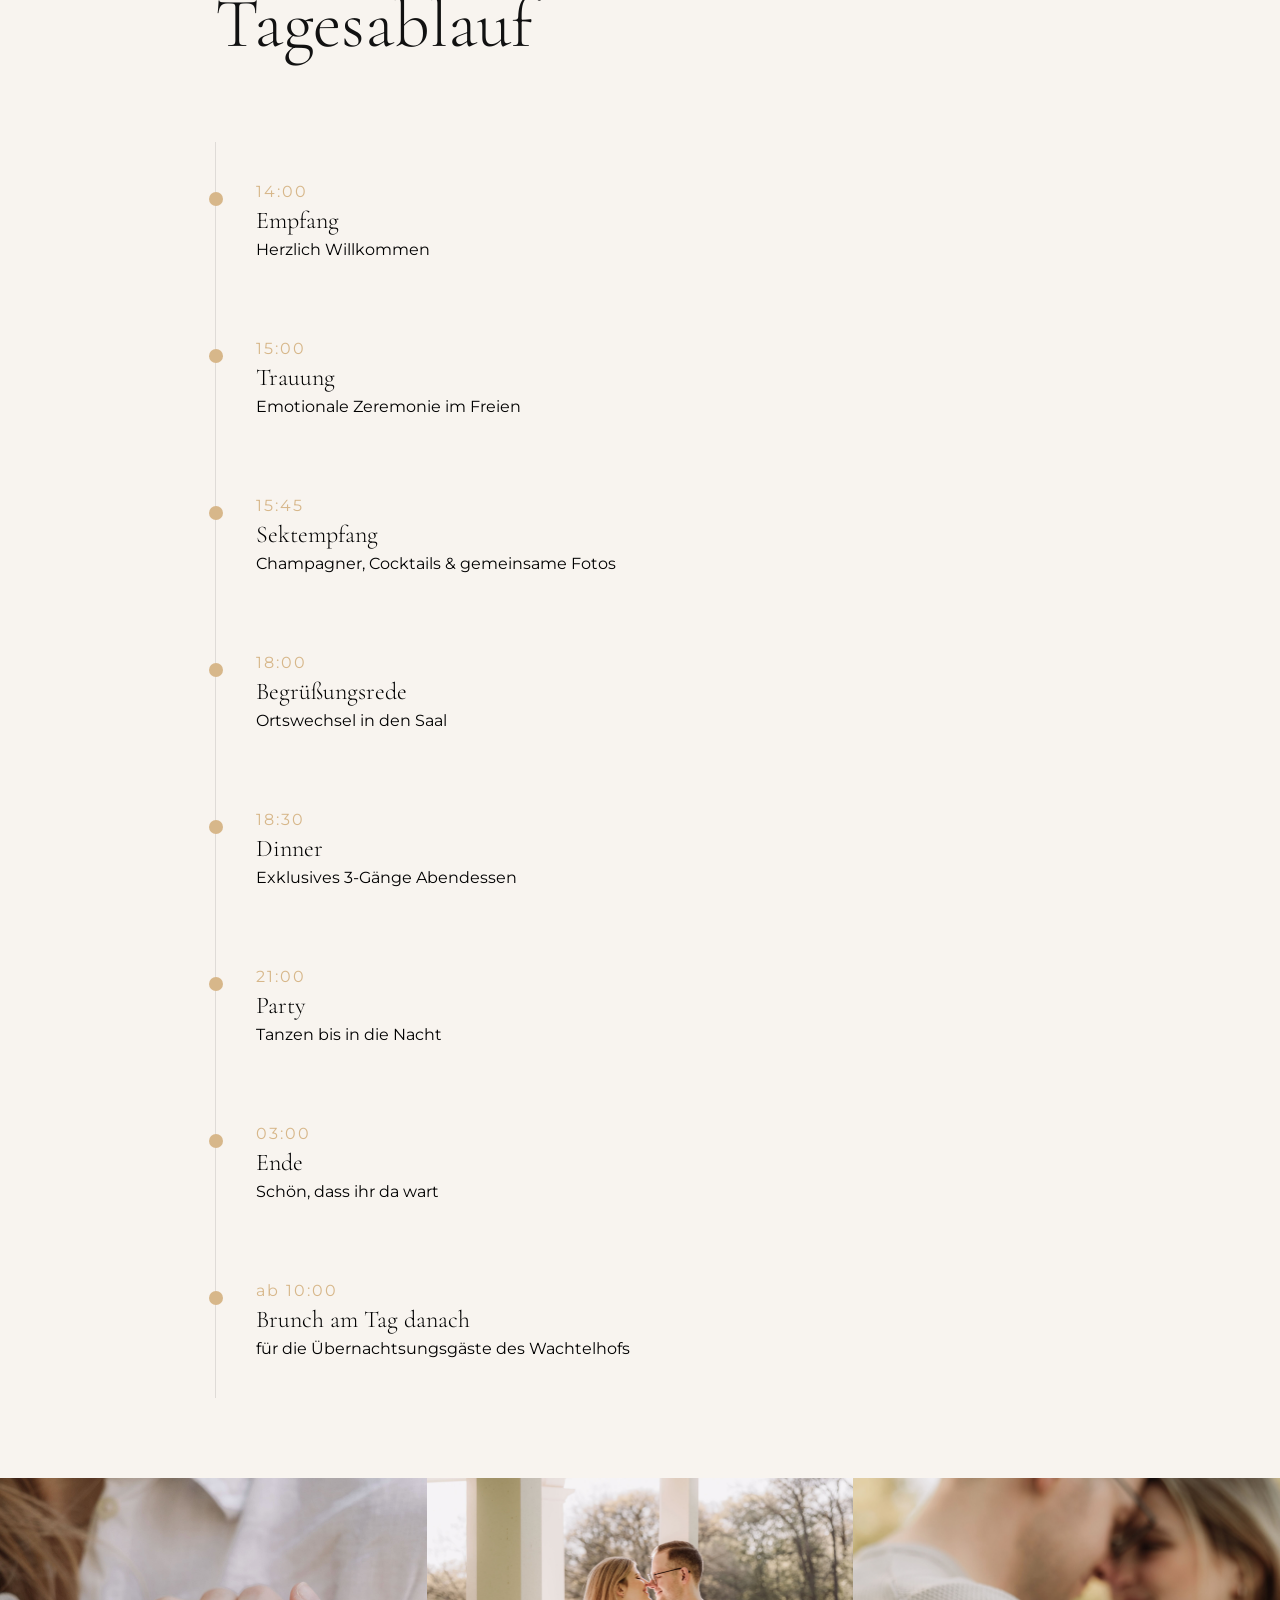
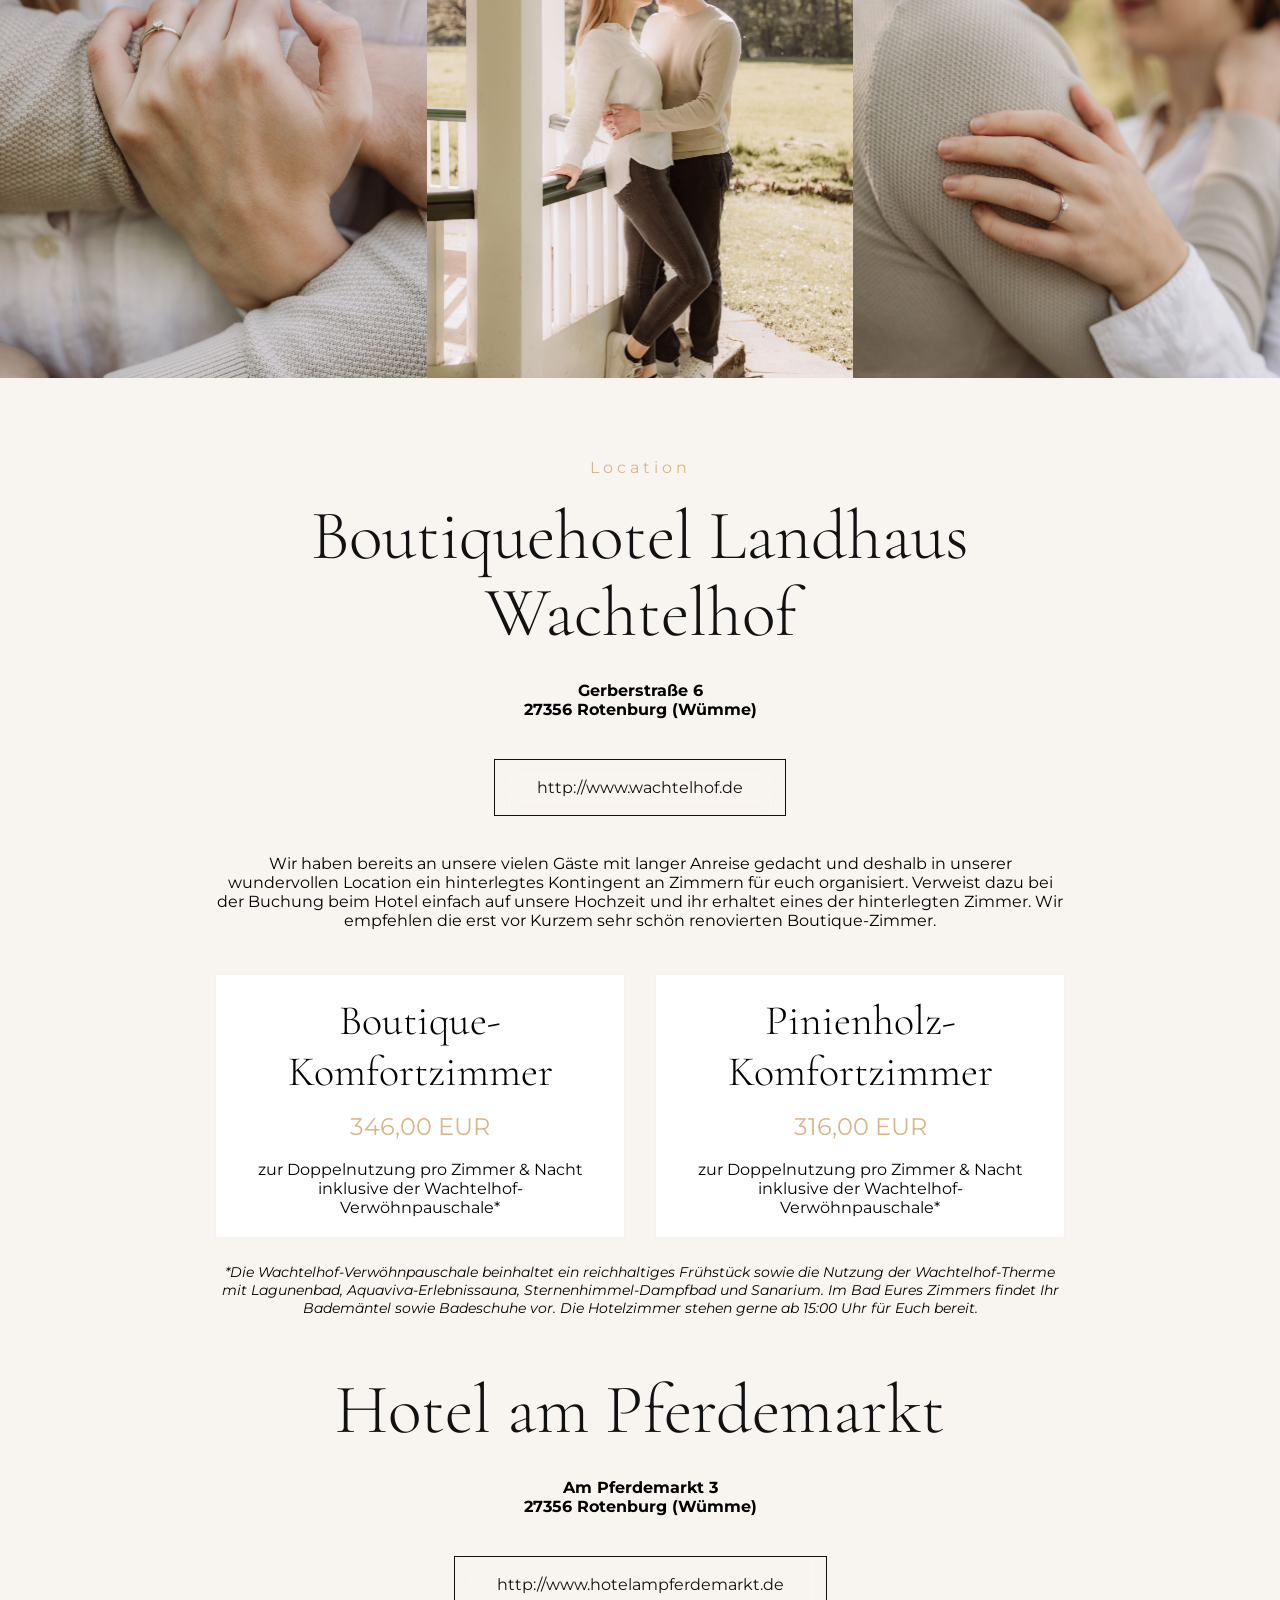
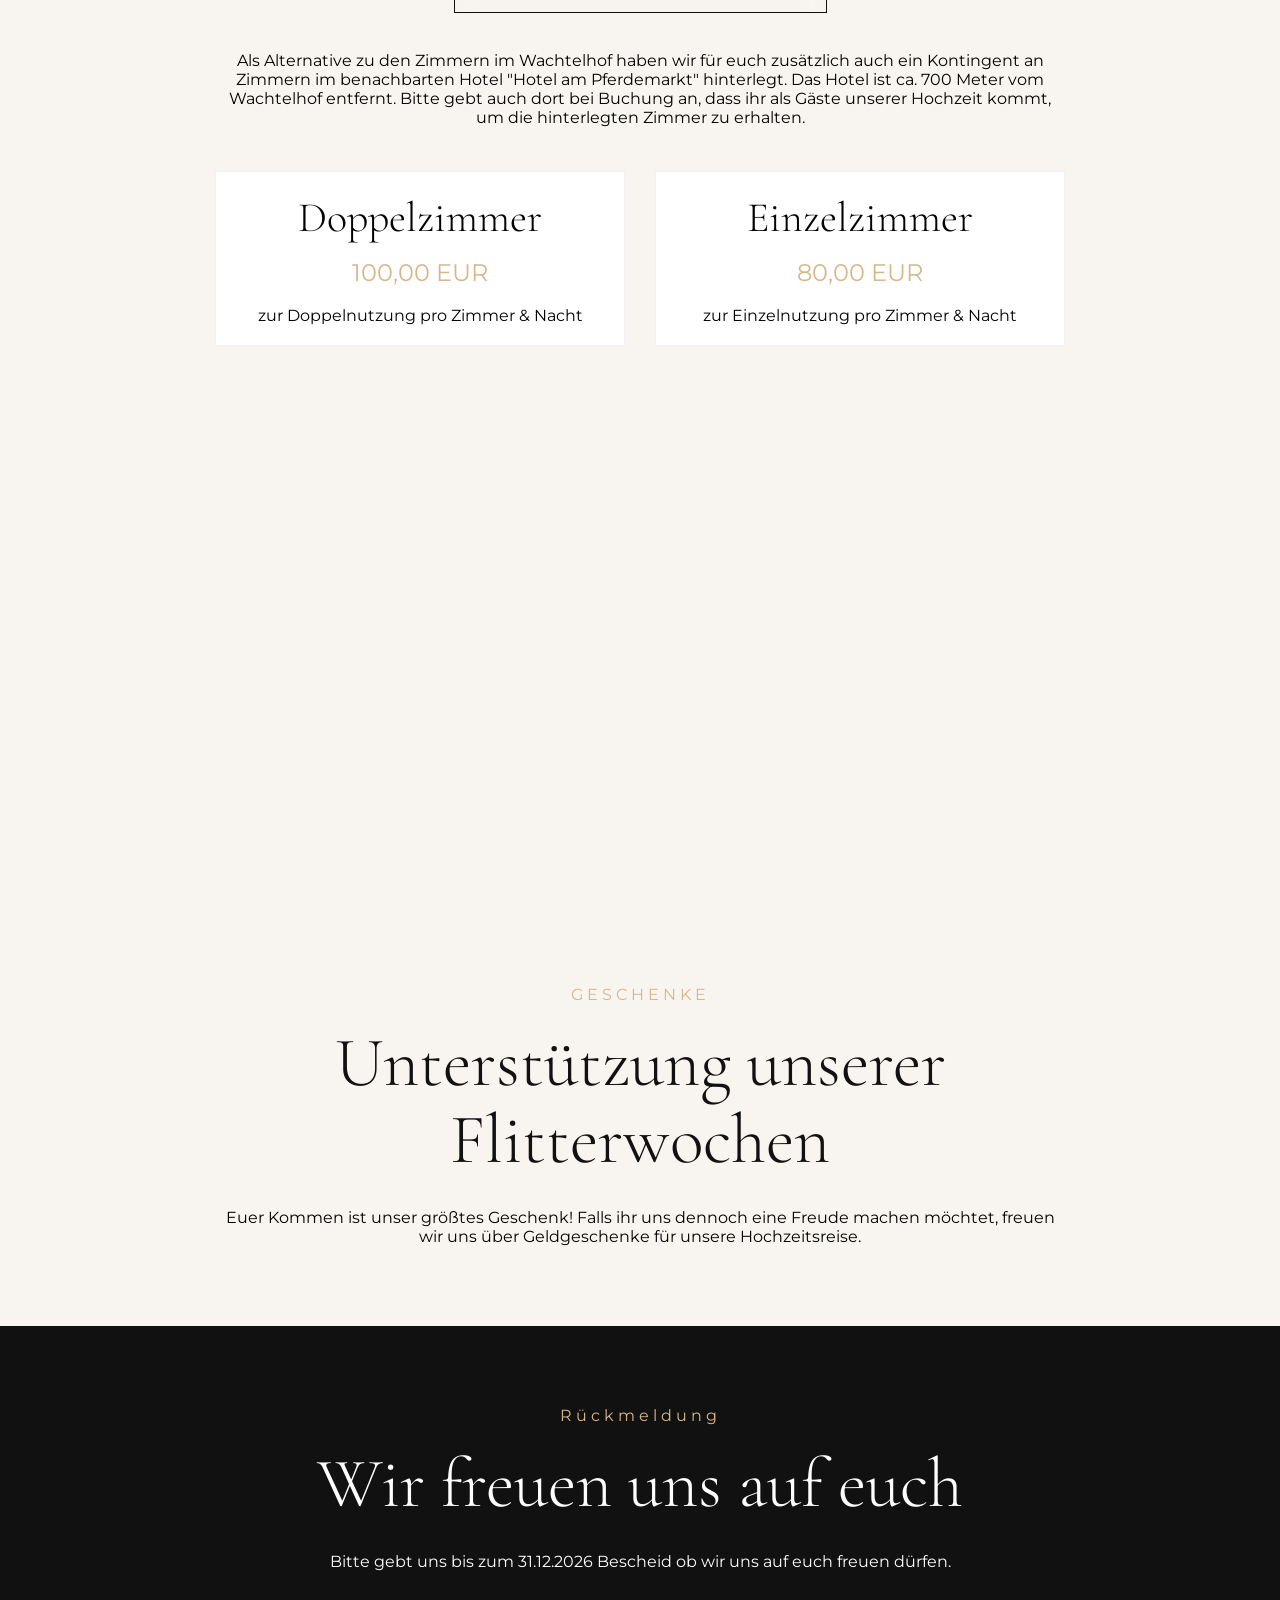
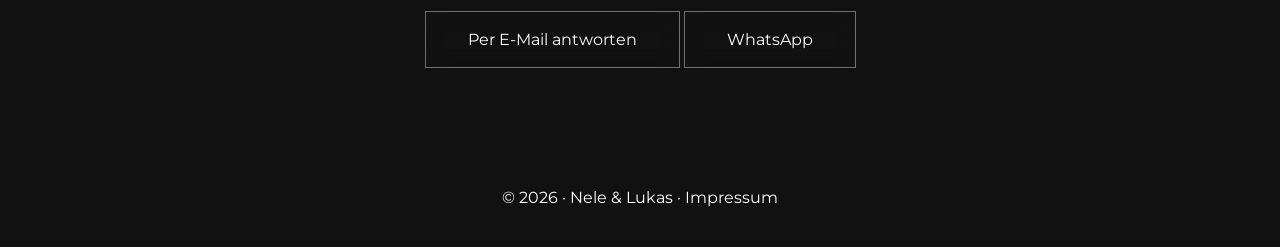
==== commit 5ee63a0f: "Update zweite Hoteloption" ====
--- a/index.html
+++ b/index.html
@@ -327,9 +327,9 @@
 
       <p class="location-text">
         <br/><br/>
-        Wir haben an unsere vielen G&auml;ste mit langer Anreise gedacht und deshalb in unserer 
-        wundervollen Location bereits ein hinterlegtes Kontingent an Zimmern für euch organisiert. 
-        Verweist dazu bei Buchung beim Hotel einfach auf unsere Hochzeit und ihr erhaltet eines 
+        Wir haben bereits an unsere vielen G&auml;ste mit langer Anreise gedacht und deshalb in unserer 
+        wundervollen Location ein hinterlegtes Kontingent an Zimmern für euch organisiert. 
+        Verweist dazu bei der Buchung beim Hotel einfach auf unsere Hochzeit und ihr erhaltet eines 
         der hinterlegten Zimmer. Wir empfehlen die erst vor Kurzem sehr sch&ouml;n renovierten 
         Boutique-Zimmer.
         <br/><br/>
@@ -351,15 +351,22 @@
 
       </div>
       
-      <p class="location-text" style="font-size: 14px;"><i>*Die Wachtelhof-Verwöhnpauschale beinhaltet ein reichhaltiges Frühstück sowie die Nutzung der Wachtelhof-Therme mit Lagunenbad, Aquaviva-Erlebnissauna, Sternenhimmel-
-Dampfbad und Sanarium. Im Bad Eures Zimmers findet Ihr Bademäntel sowie Badeschuhe vor. Die Hotelzimmer stehen
-gerne ab 15:00 Uhr für Euch bereit.</i><br/><br/><br/>
+      <p class="location-text" style="font-size: 14px;"><i>*Die Wachtelhof-Verwöhnpauschale beinhaltet ein 
+        reichhaltiges Frühstück sowie die Nutzung der Wachtelhof-Therme mit Lagunenbad, Aquaviva-Erlebnissauna, 
+        Sternenhimmel-Dampfbad und Sanarium. Im Bad Eures Zimmers findet Ihr Bademäntel sowie Badeschuhe vor. 
+        Die Hotelzimmer stehen gerne ab 15:00 Uhr für Euch bereit.</i><br/><br/><br/><br/>
 
       <h2>Hotel am Pferdemarkt</h2>
+
+      <b>Am Pferdemarkt 3<br/>27356 Rotenburg (Wümme)</b><br/>
+      <a href="https://hotelampferdemarkt.de" target="_blank" class="btn">http://www.hotelampferdemarkt.de</a>
 
       <p class="location-text">
         <br/><br/>
-        Als Alternative zu den Zimmern im Wachtelhof haben wir für euch zudem auch ein Kontingent an Zimmern im Hotel "Hotel am Pferdemarkt" hinterlegt. Das Hotel ist ca. 700 Meter vom Wachtelhof entfernt. Bitte gebt auch dort bei Buchung an, dass ihr zu unserer Hochzeit kommt, um die hinterlegten Zimmer zu erhalten.
+        Als Alternative zu den Zimmern im Wachtelhof haben wir für euch zus&auml;tzlich auch ein Kontingent an 
+        Zimmern im benachbarten Hotel "Hotel am Pferdemarkt" hinterlegt. Das Hotel ist ca. 700 Meter vom Wachtelhof 
+        entfernt. Bitte gebt auch dort bei Buchung an, dass ihr als G&auml;ste unserer Hochzeit kommt, um die 
+        hinterlegten Zimmer zu erhalten.
         <br/><br/>
       </p>
 
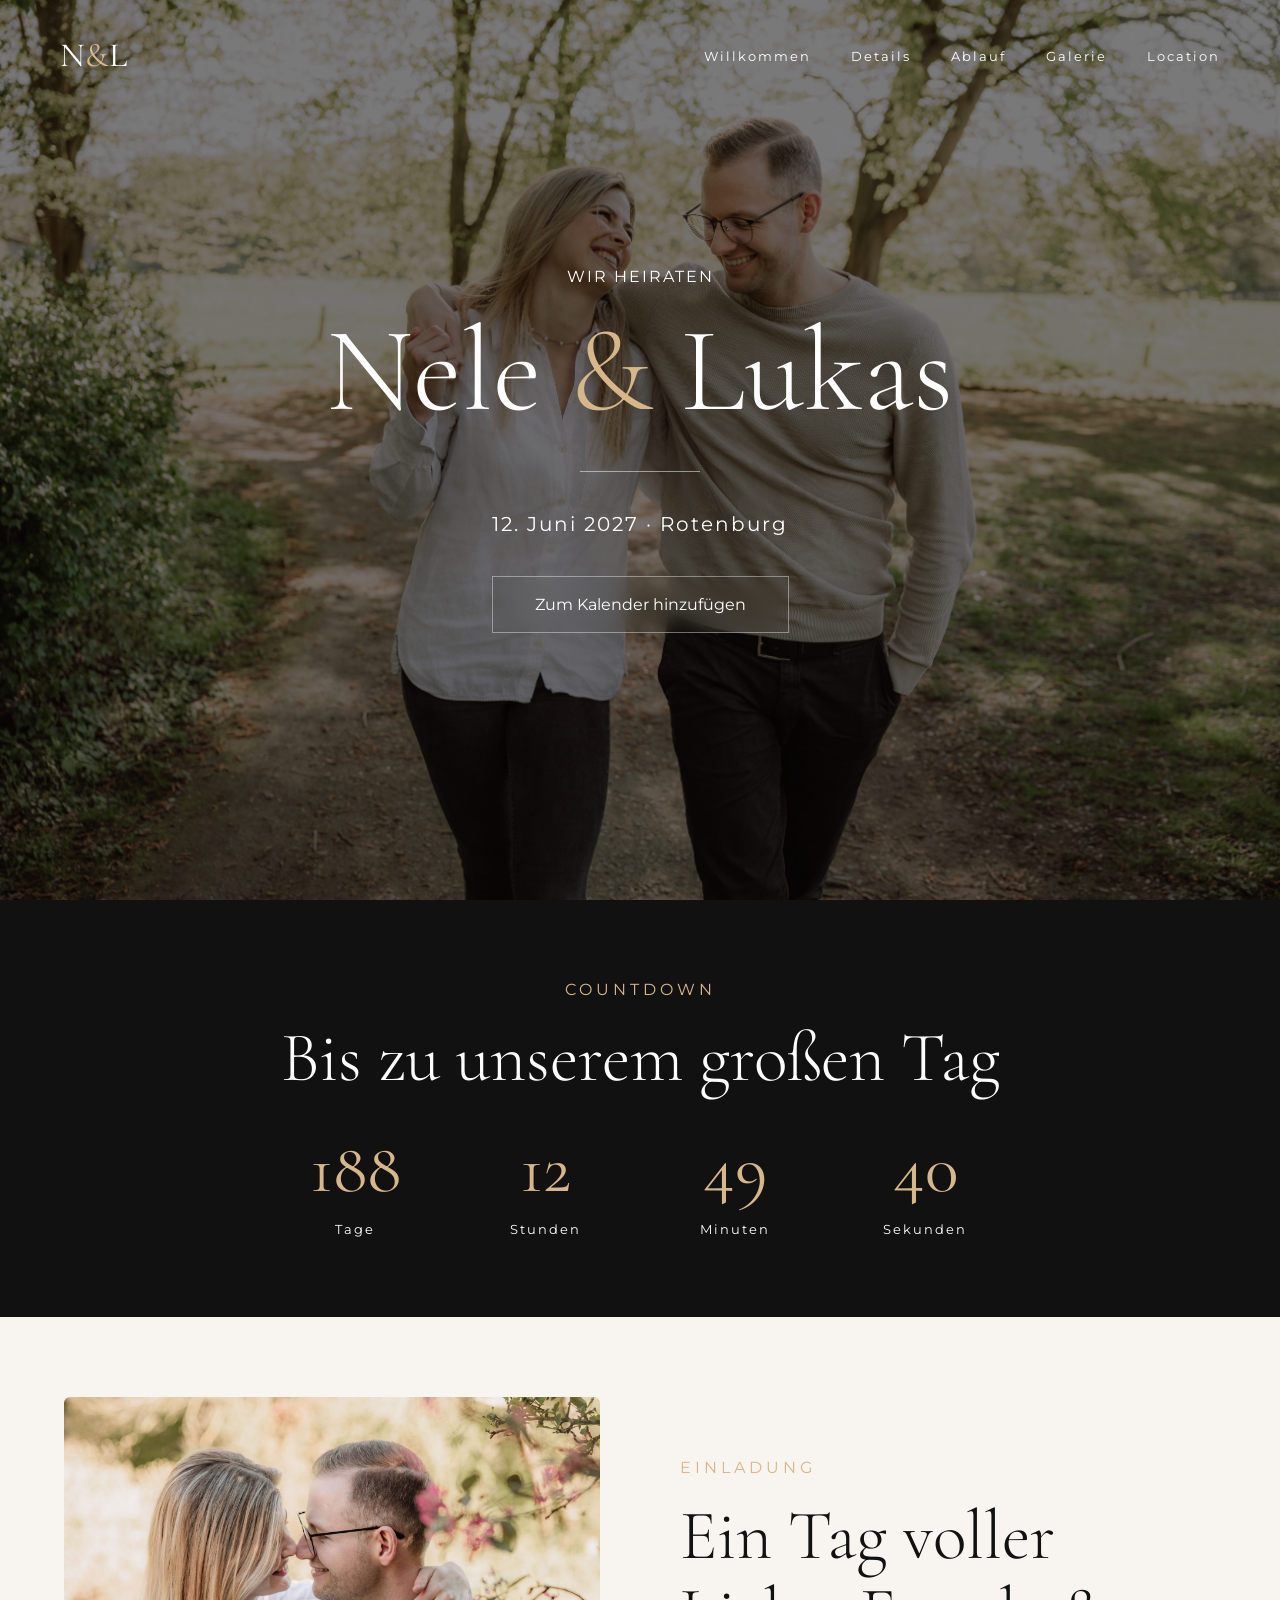
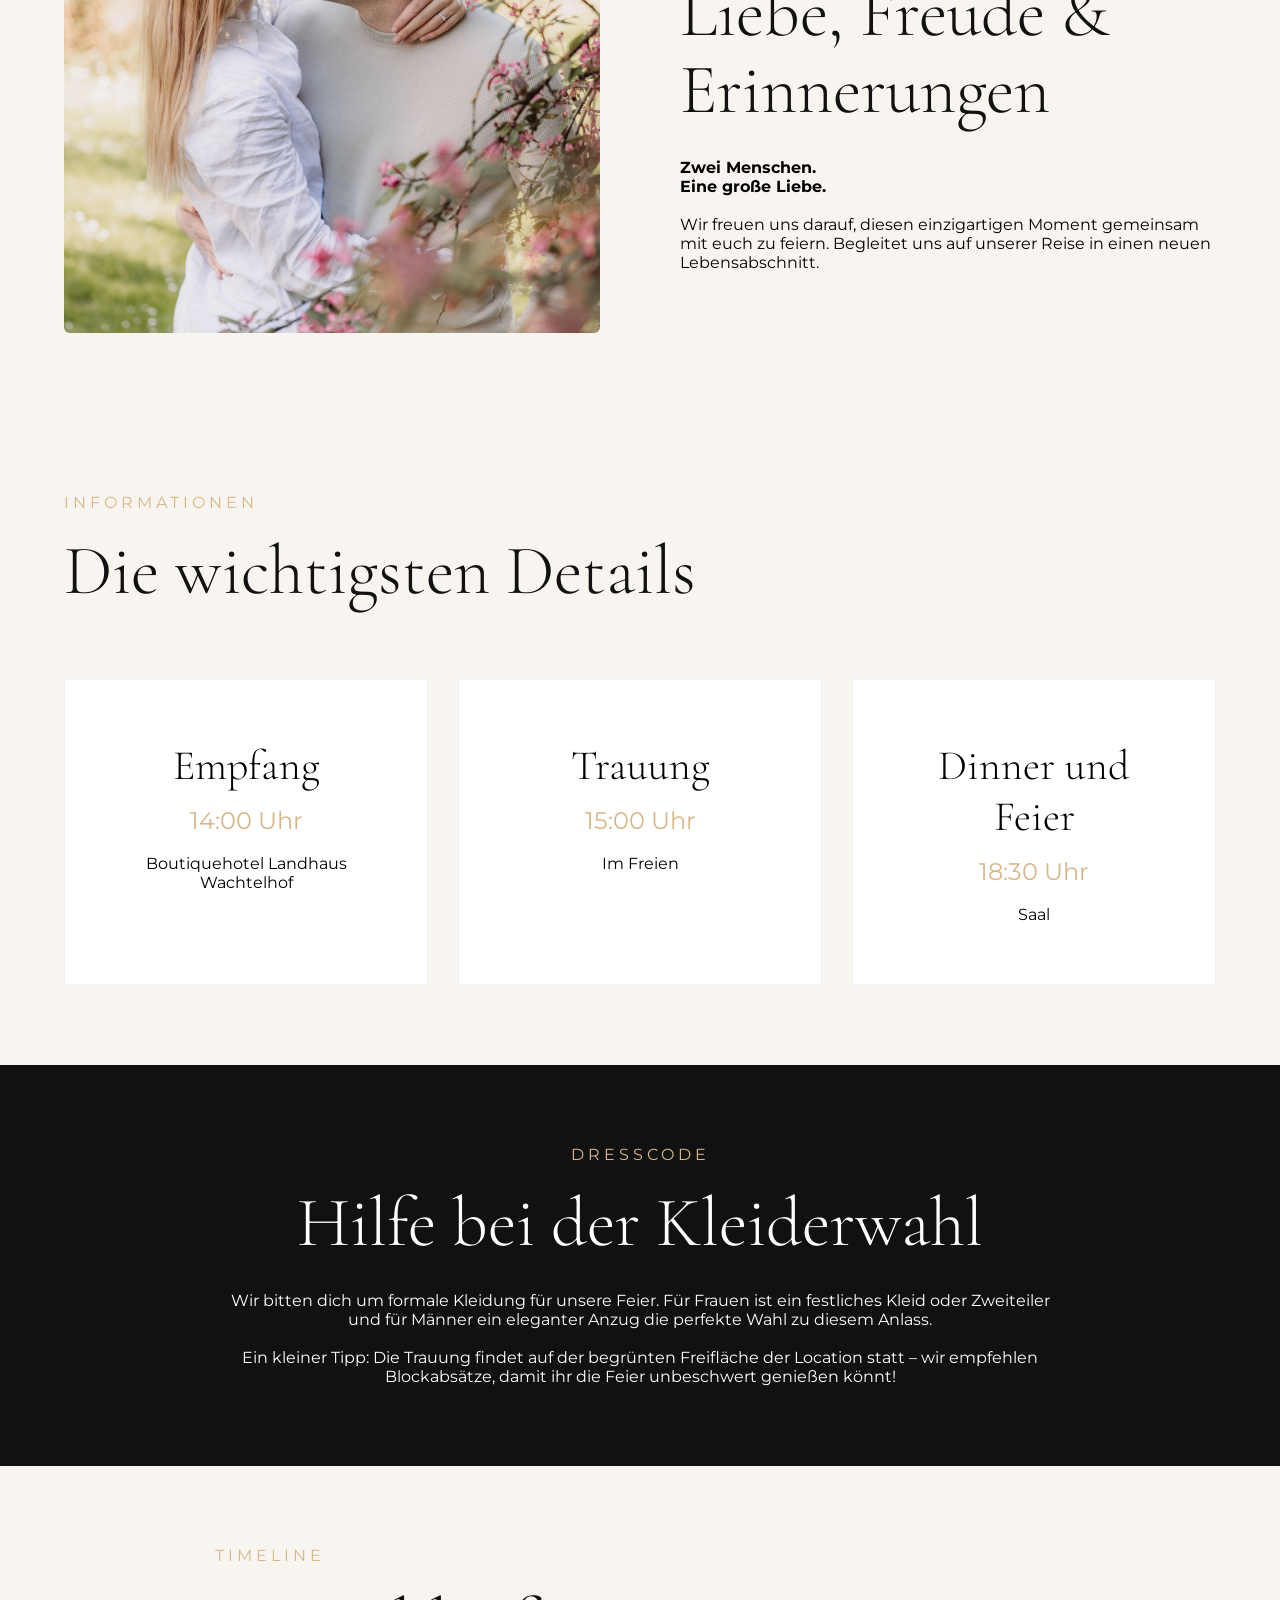
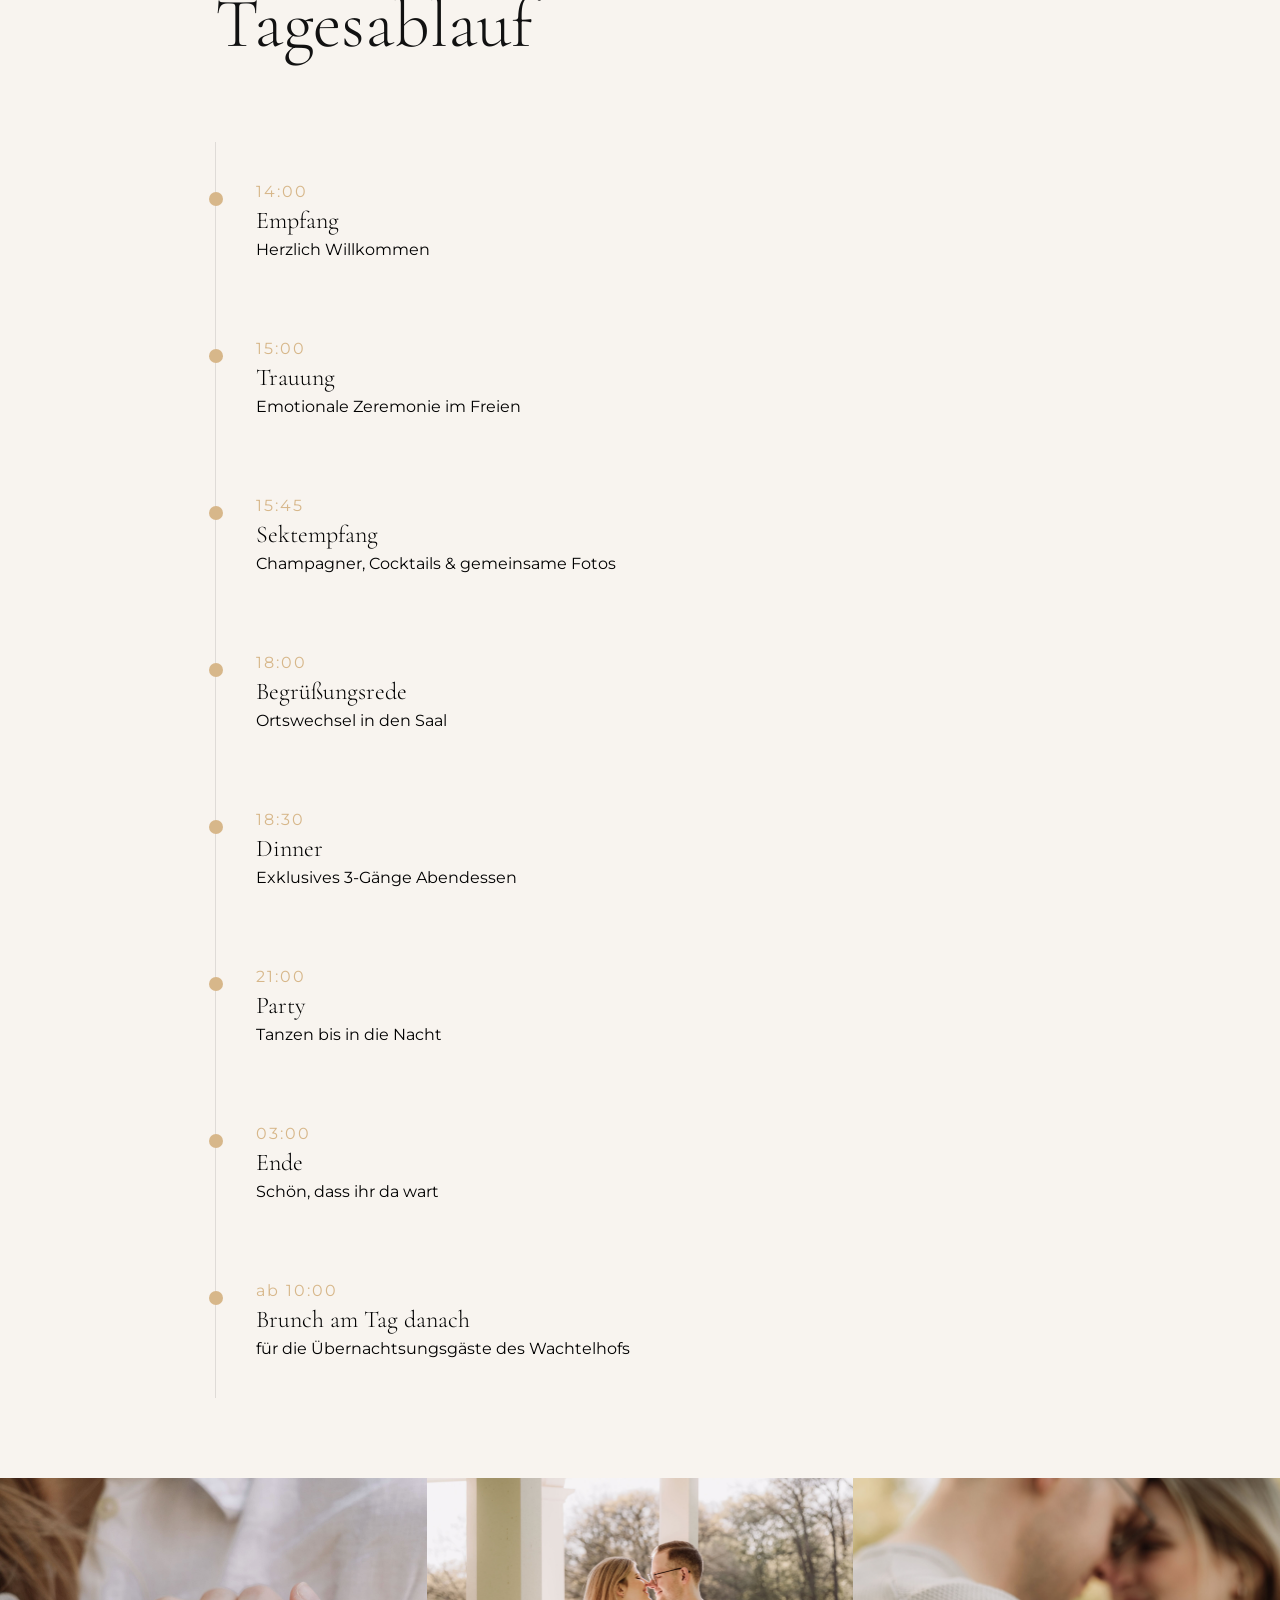
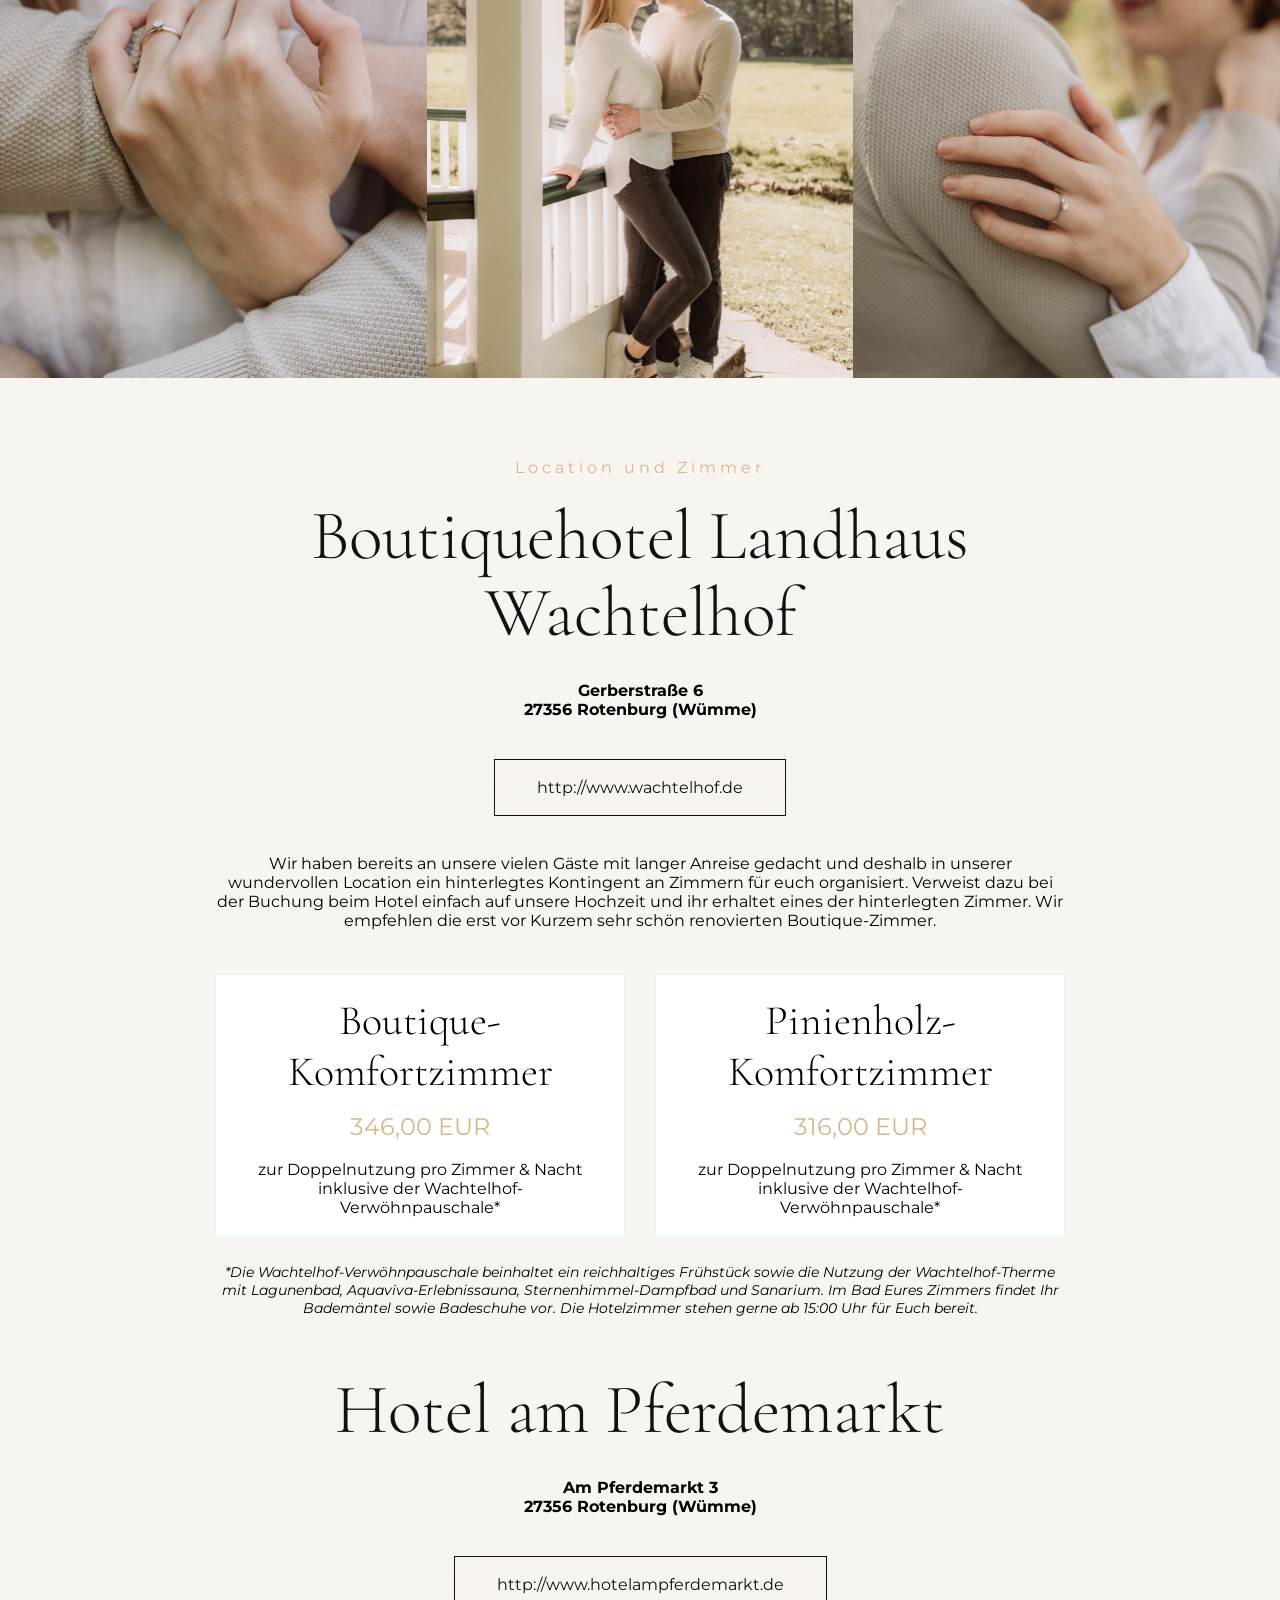
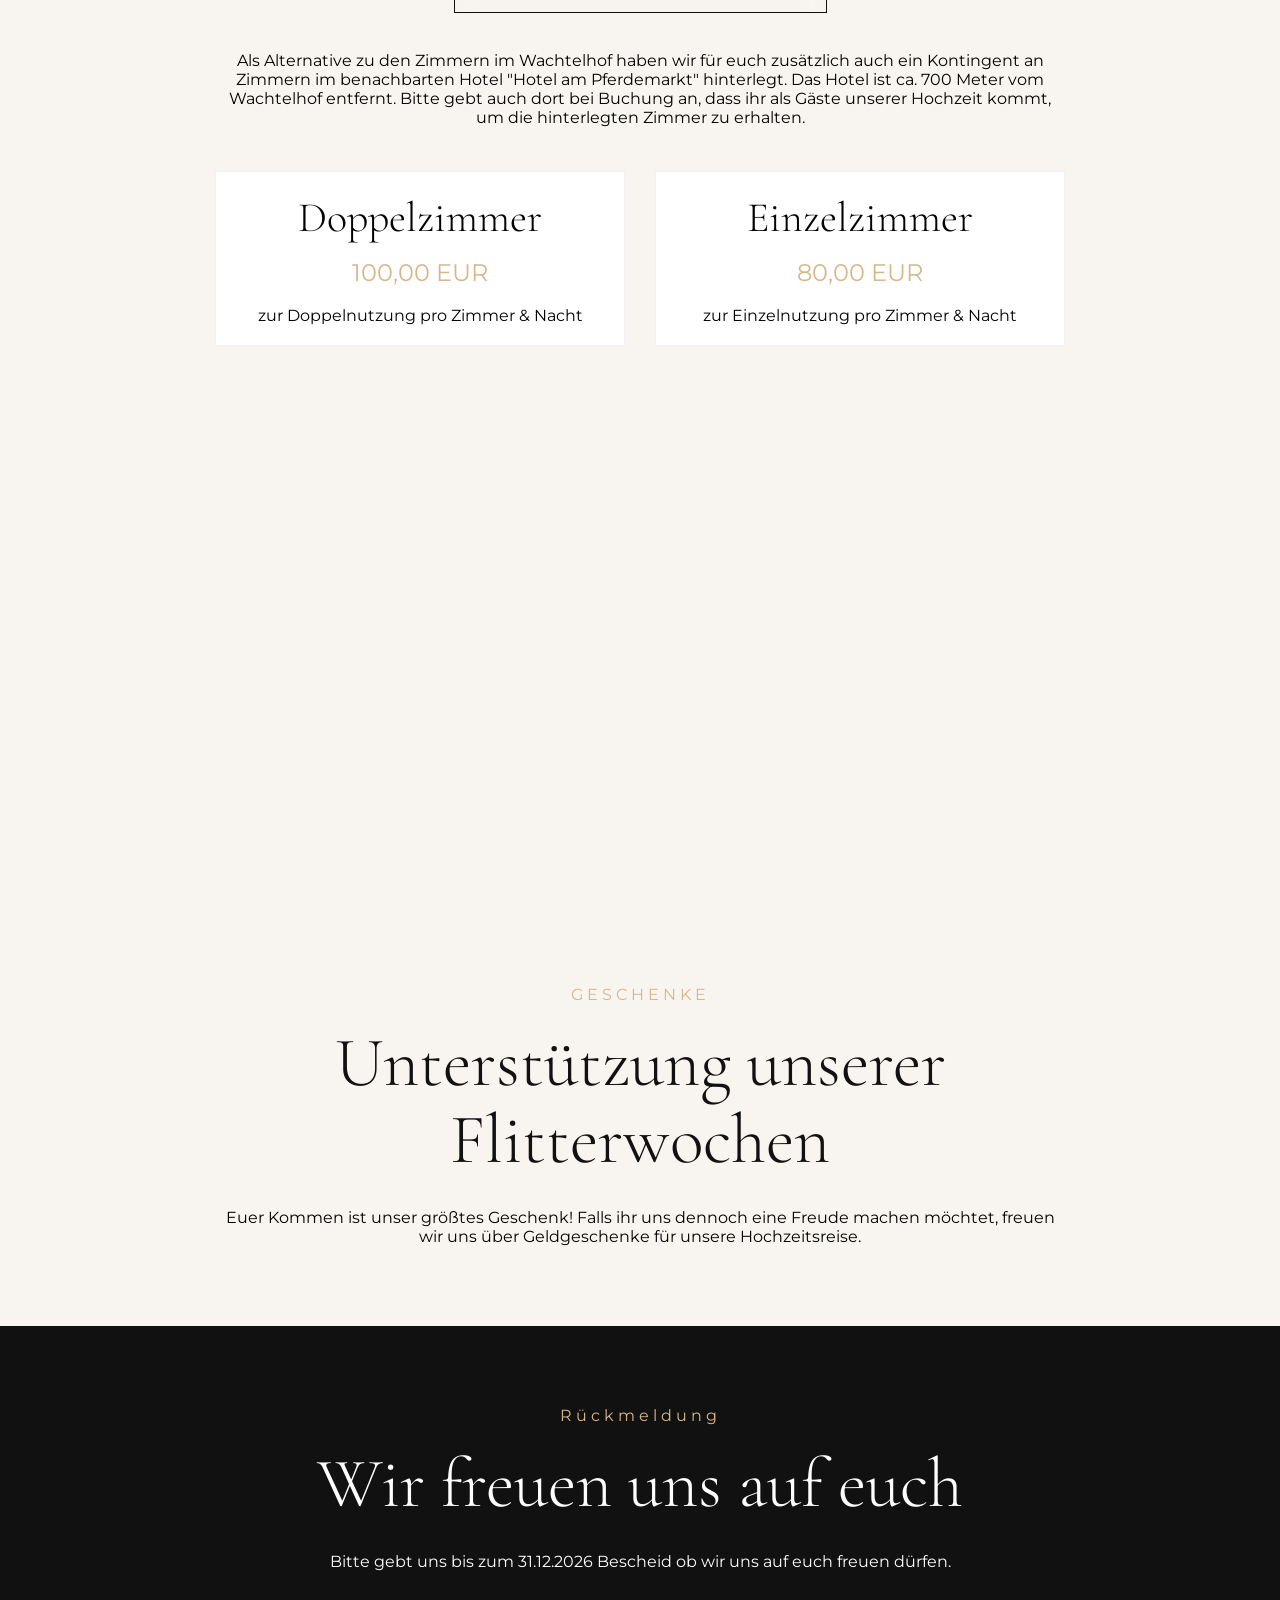
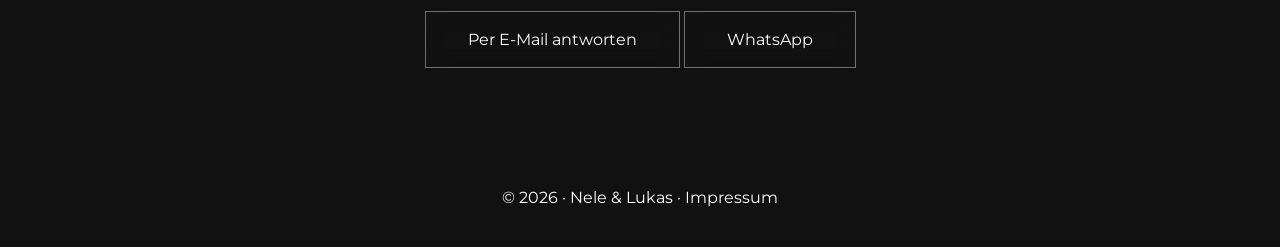
==== commit f7182c33: "Changes in Animation" ====
--- a/index.html
+++ b/index.html
@@ -26,7 +26,7 @@
         N<span>&</span>L
       </div>
 
-      <ul>
+      <ul class="navigation">
         <li><a href="#story">Willkommen</a></li>
         <li><a href="#details">Details</a></li>
         <li><a href="#timeline">Ablauf</a></li>
@@ -91,29 +91,6 @@
         </div>
 
       </div>
-
-    </div>
-
-  </section>
-
-  <!-- WELCOME 
-
-  <section class="section welcome reveal" id="welcome">
-
-    <div class="container narrow">
-
-      <p class="small-title">EINLADUNG</p>
-
-      <h2>
-        Ein Tag voller Liebe, Freude & Erinnerungen
-      </h2>
-
-      <p>
-        Wir freuen uns darauf,
-        diesen einzigartigen Moment gemeinsam mit euch zu feiern.
-        Begleitet uns auf unserer Reise
-        in einen neuen Lebensabschnitt.
-      </p>
 
     </div>
 
@@ -144,22 +121,6 @@
           Begleitet uns auf unserer Reise
           in einen neuen Lebensabschnitt.
         </p>
-
-        <!--
-
-        <h2>
-          Zwei Menschen.
-          Eine große Liebe.
-        </h2>
-
-        <p>
-          Was als zufällige Begegnung begann, wurde zu einer gemeinsamen Reise voller Abenteuer, Vertrauen und unvergesslicher Momente.<br/><br/>
-          Nun möchten wir mit euch gemeinsam unsere Liebe feiern — stilvoll, emotional und unvergesslich.<br/><br/>
-          Lorem ipsum dolor sit amet, consetetur sadipscing elitr, sed diam nonumy eirmod tempor invidunt ut labore et dolore magna aliquyam erat, sed diam voluptua. At vero eos et accusam et justo duo dolores et ea rebum. Stet clita kasd gubergren, no sea takimata sanctus est Lorem ipsum dolor sit amet. Lorem ipsum dolor sit amet, consetetur sadipscing elitr, sed diam nonumy eirmod tempor invidunt ut labore et dolore magna aliquyam erat, sed diam voluptua. At vero eos et accusam et justo duo dolores et ea rebum. Stet clita kasd gubergren, no sea takimata sanctus est Lorem ipsum dolor sit amet.<br/><br/>
-          Lorem ipsum dolor sit amet, consetetur sadipscing elitr, sed diam nonumy eirmod tempor invidunt ut labore et dolore magna aliquyam erat, sed diam voluptua. At vero eos et accusam et justo duo dolores et ea rebum. Stet clita kasd gubergren, no sea takimata sanctus est Lorem ipsum dolor sit amet. Lorem ipsum dolor sit amet, consetetur sadipscing elitr, sed diam nonumy eirmod tempor invidunt ut labore et dolore magna aliquyam erat, sed diam voluptua. At vero eos et accusam et justo duo dolores et ea rebum. Stet clita kasd gubergren, no sea takimata sanctus est Lorem ipsum dolor sit amet.
-        </p>
-
-        -->
 
       </div>
 
@@ -318,7 +279,7 @@
 
     <div class="container narrow reveal">
 
-      <p class="small-title">Location</p>
+      <p class="small-title">Location und Zimmer</p>
 
       <h2>Boutiquehotel Landhaus Wachtelhof</h2>
 
@@ -337,13 +298,13 @@
 
       <div class="location-cards">
 
-        <div class="card reveal">
+        <div class="card reveal-left delay-1">
           <h3>Boutique-Komfortzimmer</h3>
           <p>346,00 EUR</p><br/>
           <span>zur Doppelnutzung pro Zimmer & Nacht<br/>inklusive der Wachtelhof-Verwöhnpauschale*</span>
         </div>
 
-        <div class="card reveal delay-1">
+        <div class="card reveal-right delay-1">
           <h3>Pinienholz-Komfortzimmer</h3>
           <p>316,00 EUR</p><br/>
           <span>zur Doppelnutzung pro Zimmer & Nacht<br/>inklusive der Wachtelhof-Verwöhnpauschale*</span>
@@ -372,13 +333,13 @@
 
       <div class="location-cards">
 
-        <div class="card reveal">
+        <div class="card reveal-left delay-1">
           <h3>Doppelzimmer</h3>
           <p>100,00 EUR</p><br/>
           <span>zur Doppelnutzung pro Zimmer & Nacht</span>
         </div>
 
-        <div class="card reveal delay-1">
+        <div class="card reveal-right delay-1">
           <h3>Einzelzimmer</h3>
           <p>80,00 EUR</p><br/>
           <span>zur Einzelnutzung pro Zimmer & Nacht</span>
--- a/style.css
+++ b/style.css
@@ -411,15 +411,15 @@
 .fade-up{
   opacity:0;
   transform:translateY(60px);
-  transition:1.2s ease;
+  transition:1.3s ease;
 }
 
 .reveal-left{
-  transform:translateX(-100px);
+  transform:translateX(-80px);
 }
 
 .reveal-right{
-  transform:translateX(100px);
+  transform:translateX(80px);
 }
 
 .active{
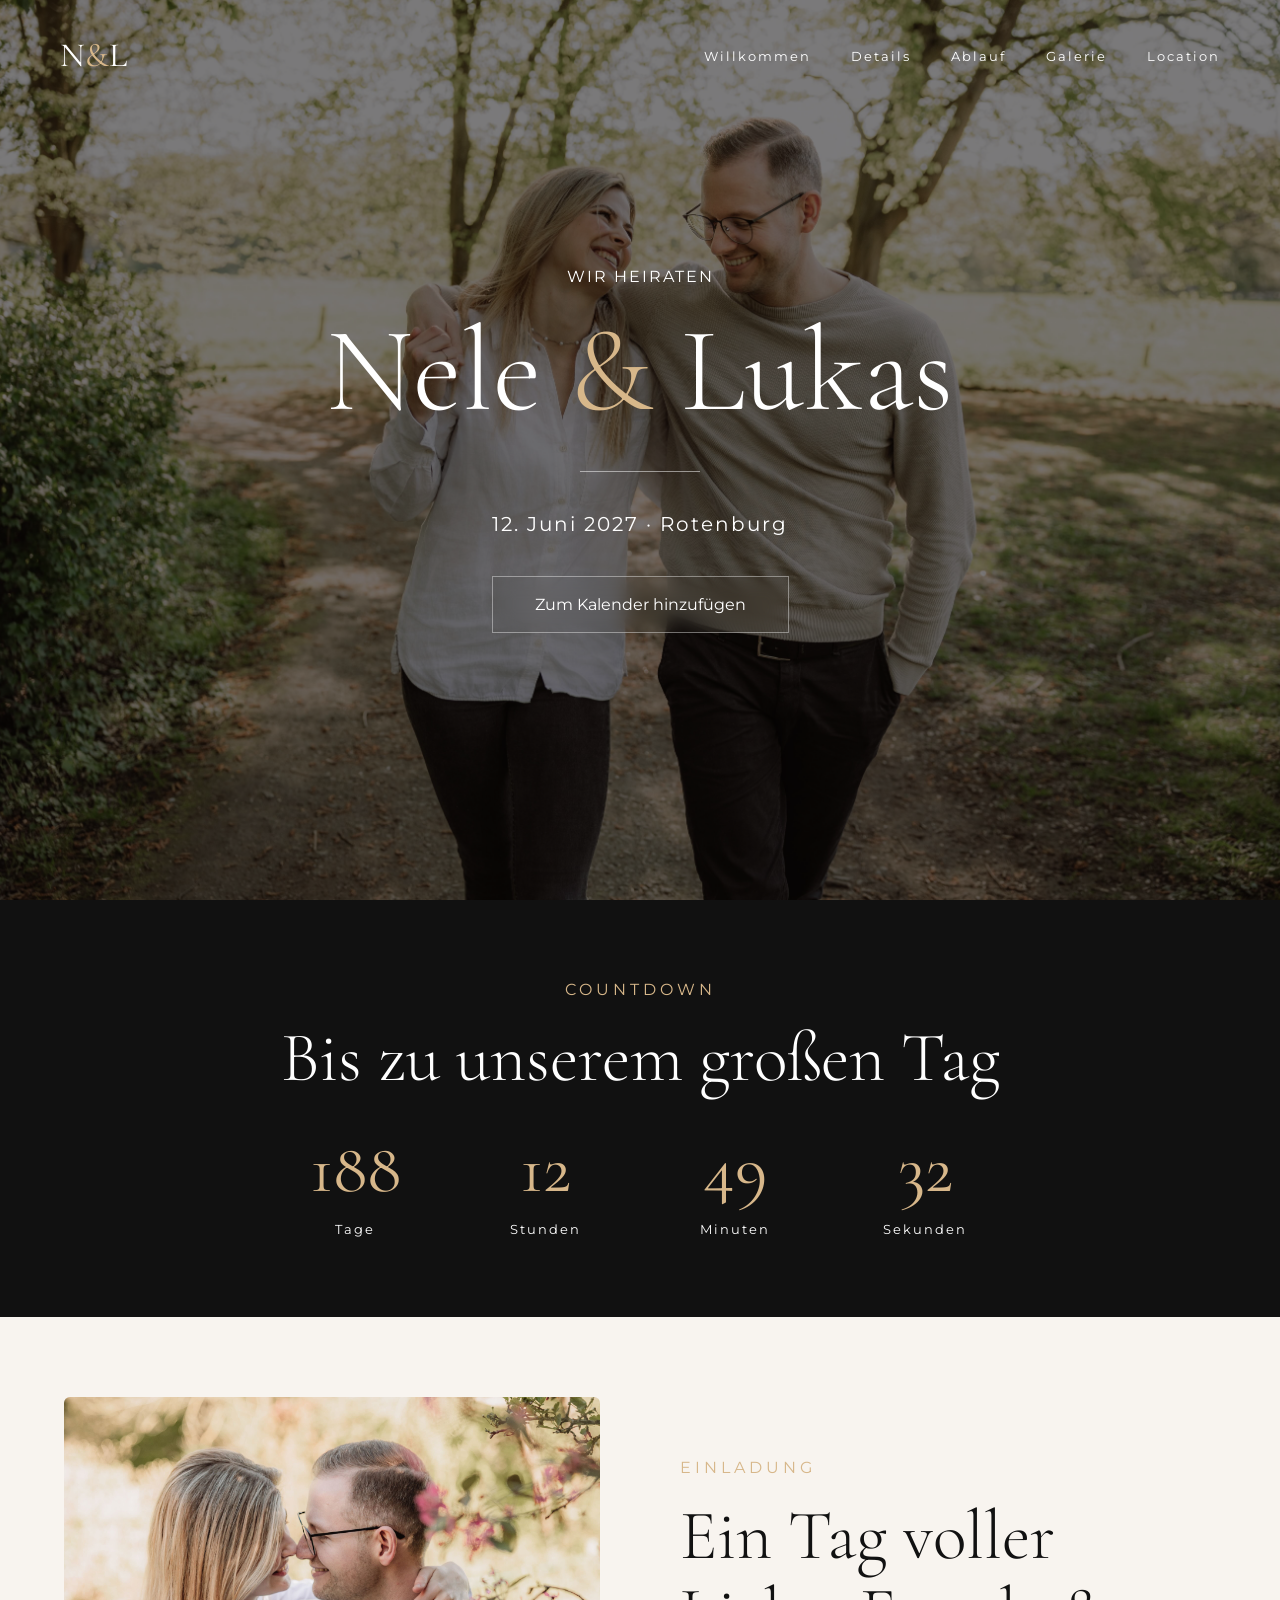
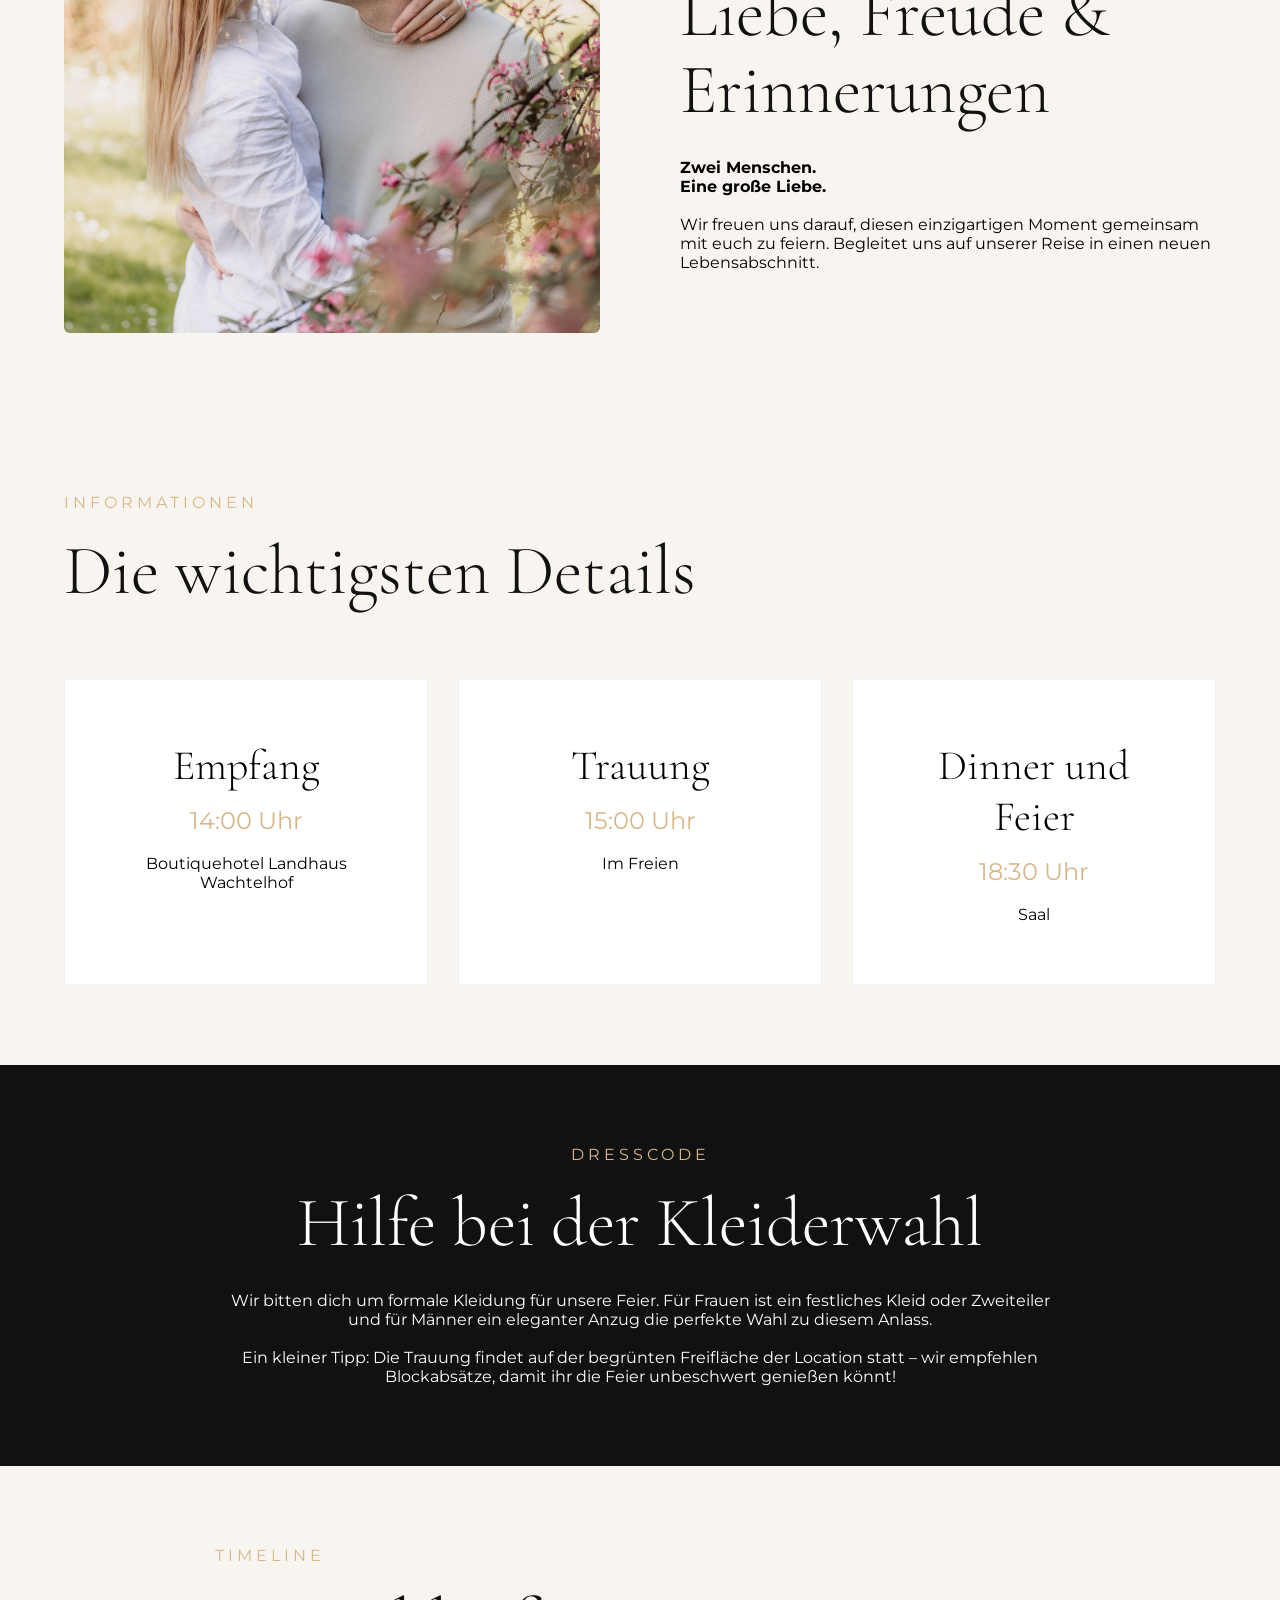
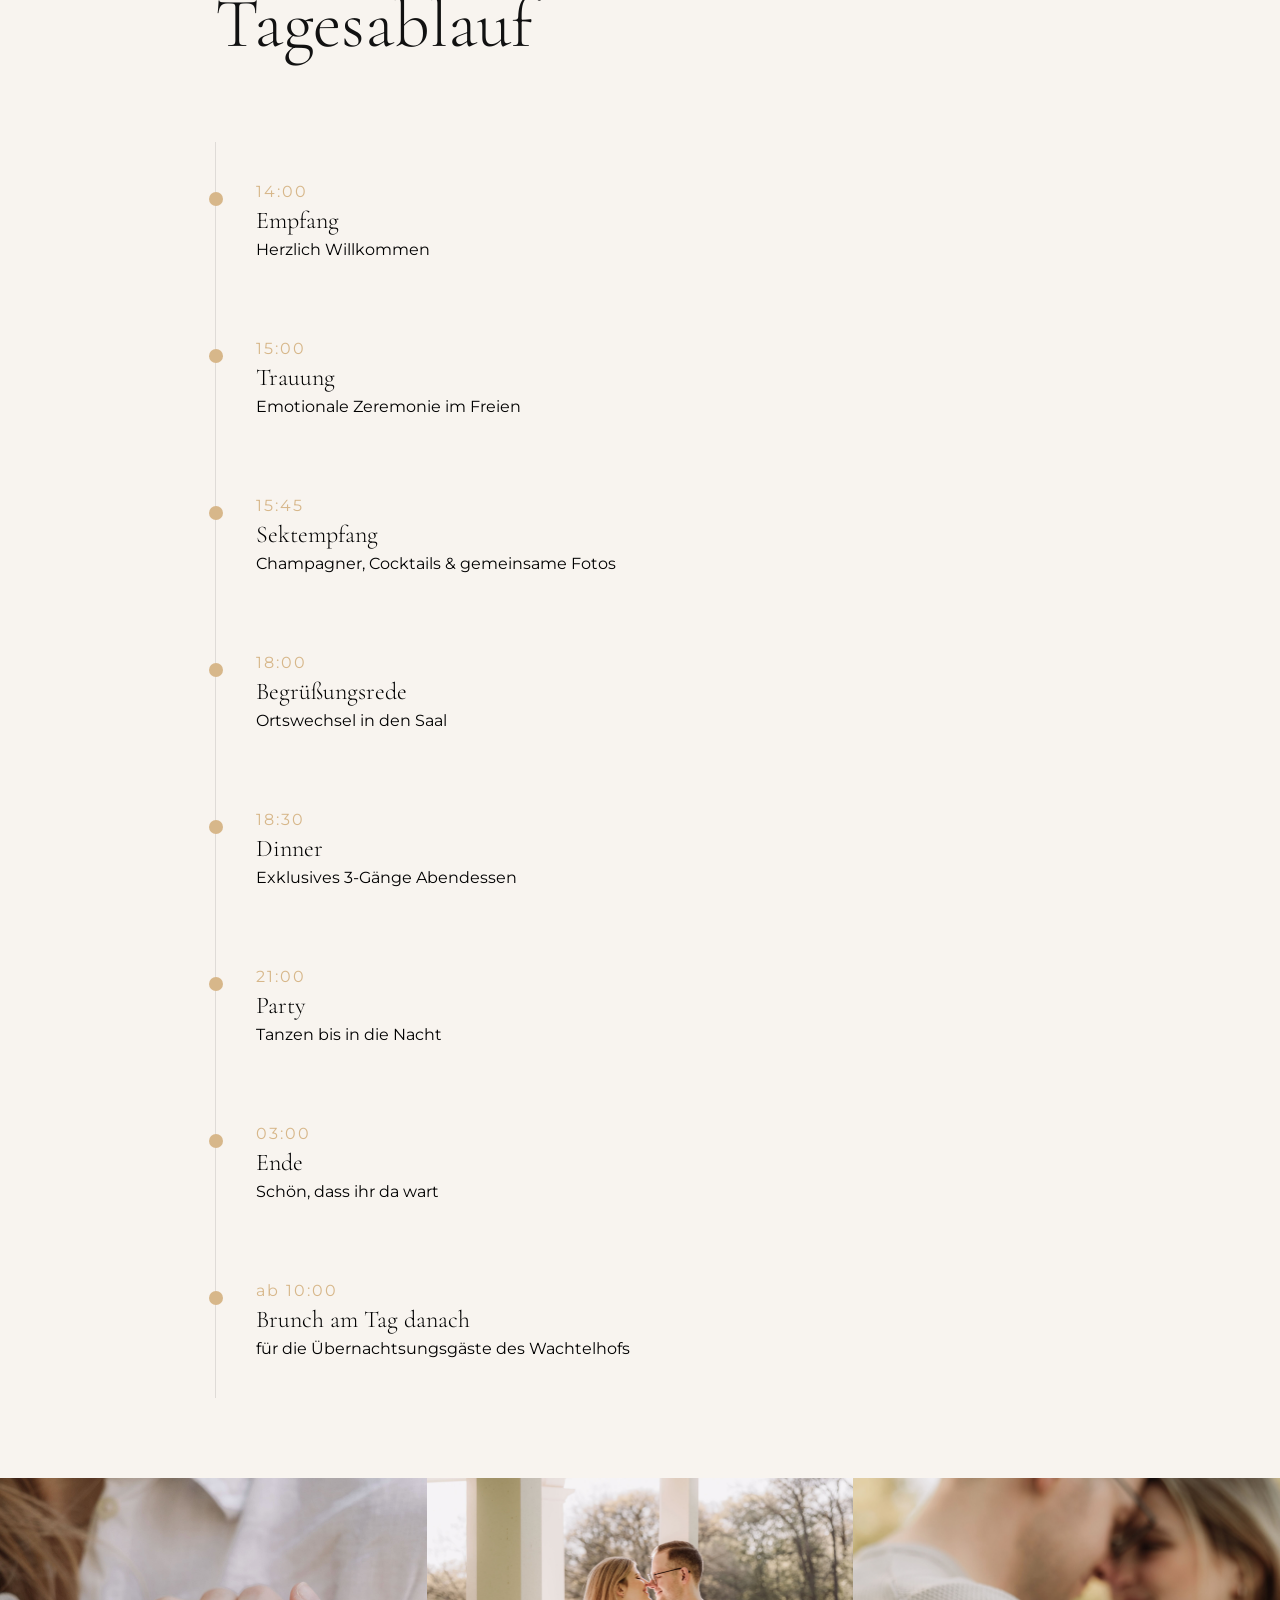
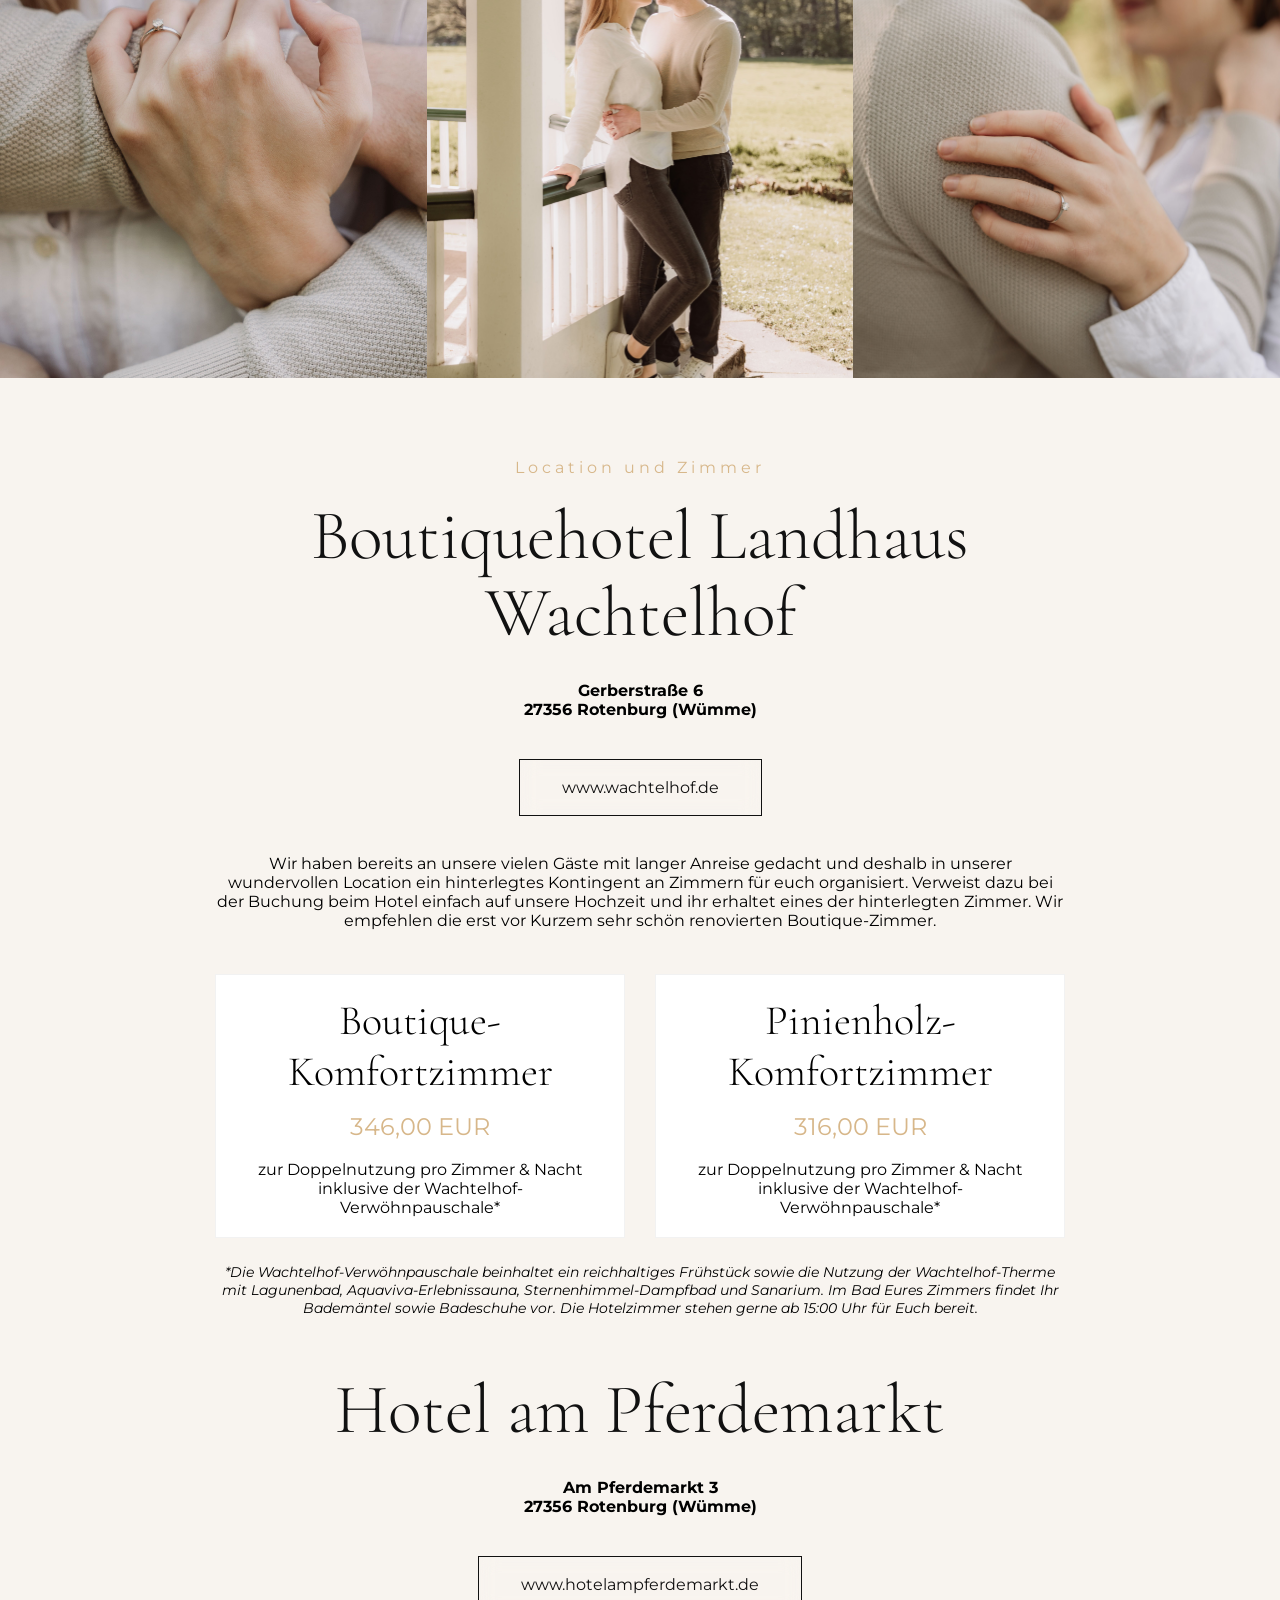
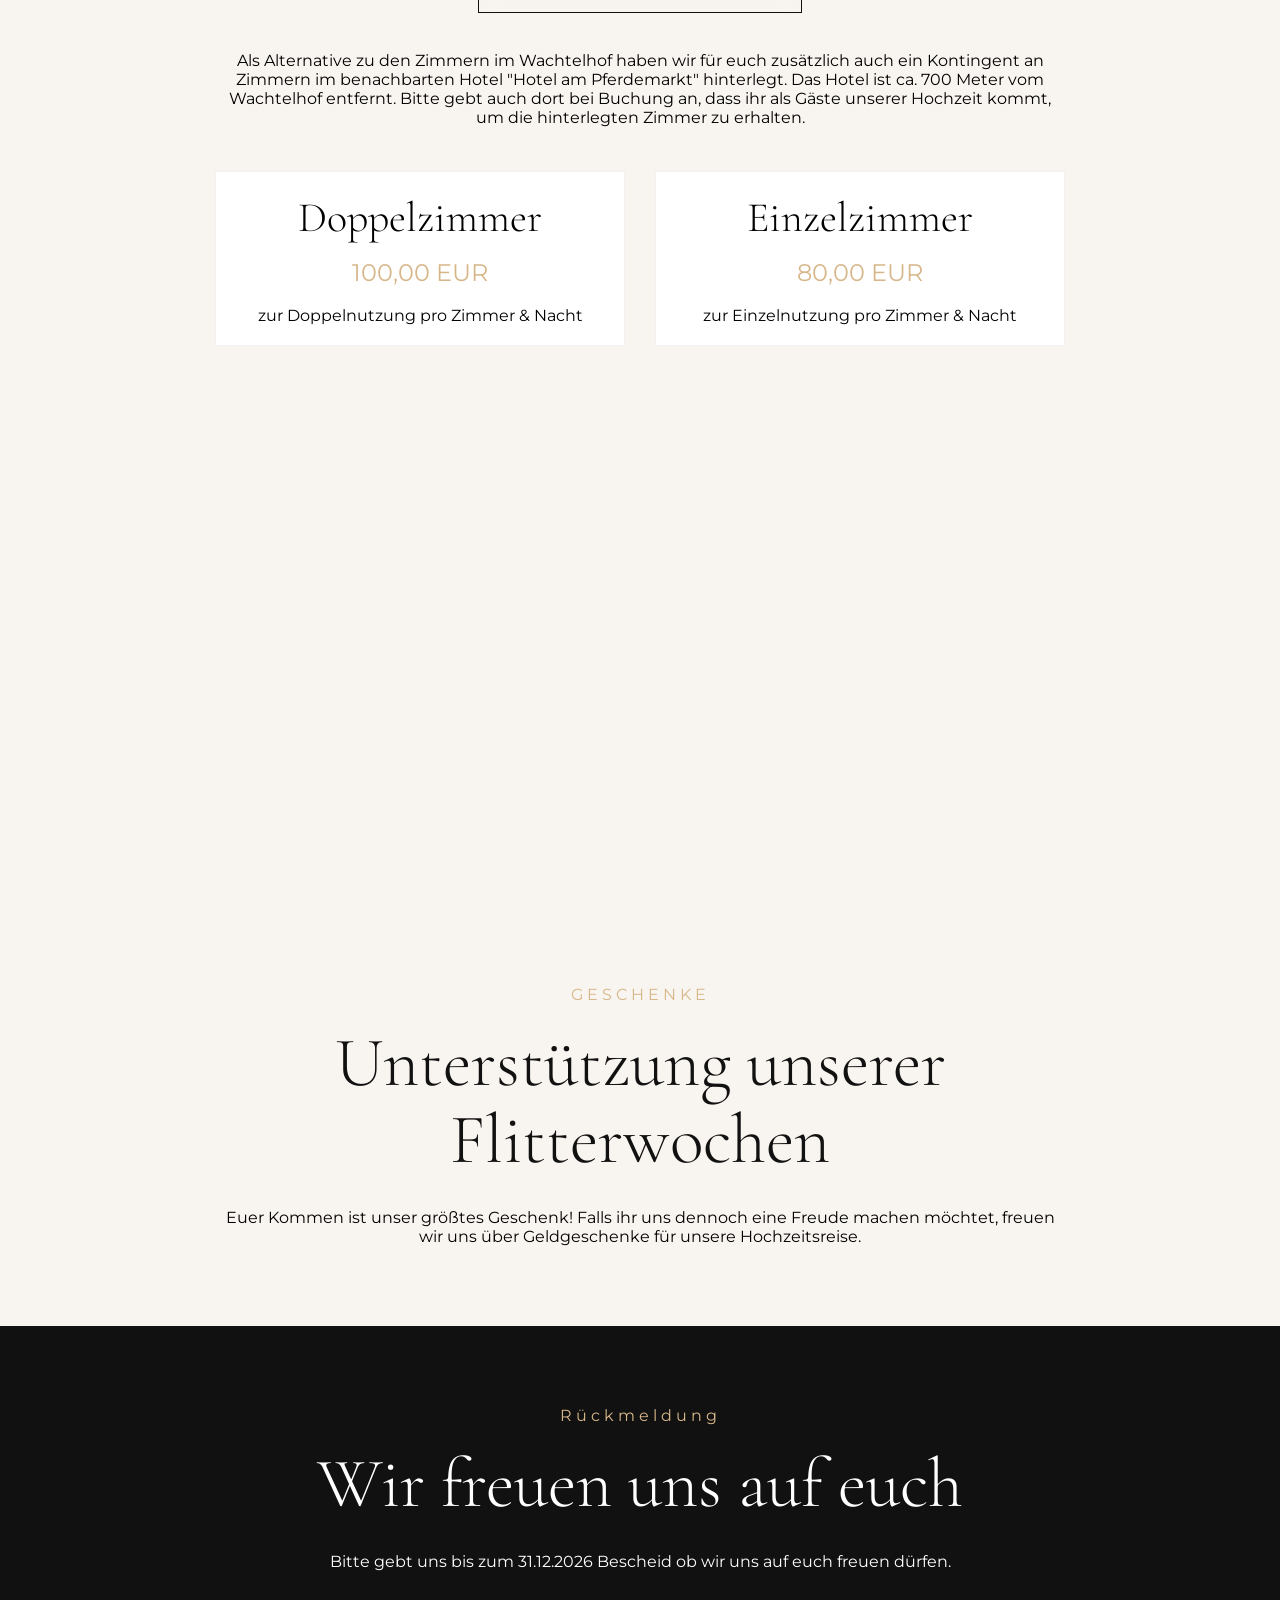
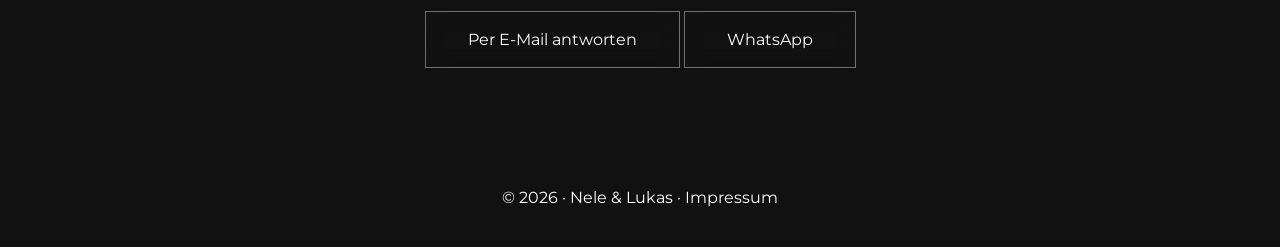
==== commit 267adcf0: "fixed hotel-links length" ====
--- a/index.html
+++ b/index.html
@@ -284,7 +284,7 @@
       <h2>Boutiquehotel Landhaus Wachtelhof</h2>
 
       <b>Gerberstraße 6<br/>27356 Rotenburg (Wümme)</b><br/>
-      <a href="https://wachtelhof.de" target="_blank" class="btn">http://www.wachtelhof.de</a>
+      <a href="https://wachtelhof.de" target="_blank" class="btn">www.wachtelhof.de</a>
 
       <p class="location-text">
         <br/><br/>
@@ -320,7 +320,7 @@
       <h2>Hotel am Pferdemarkt</h2>
 
       <b>Am Pferdemarkt 3<br/>27356 Rotenburg (Wümme)</b><br/>
-      <a href="https://hotelampferdemarkt.de" target="_blank" class="btn">http://www.hotelampferdemarkt.de</a>
+      <a href="https://hotelampferdemarkt.de" target="_blank" class="btn">www.hotelampferdemarkt.de</a>
 
       <p class="location-text">
         <br/><br/>
--- a/style.css
+++ b/style.css
@@ -12,6 +12,7 @@
 
 html{
   scroll-behavior:smooth;
+  overflow-x:hidden;
 }
 
 body{
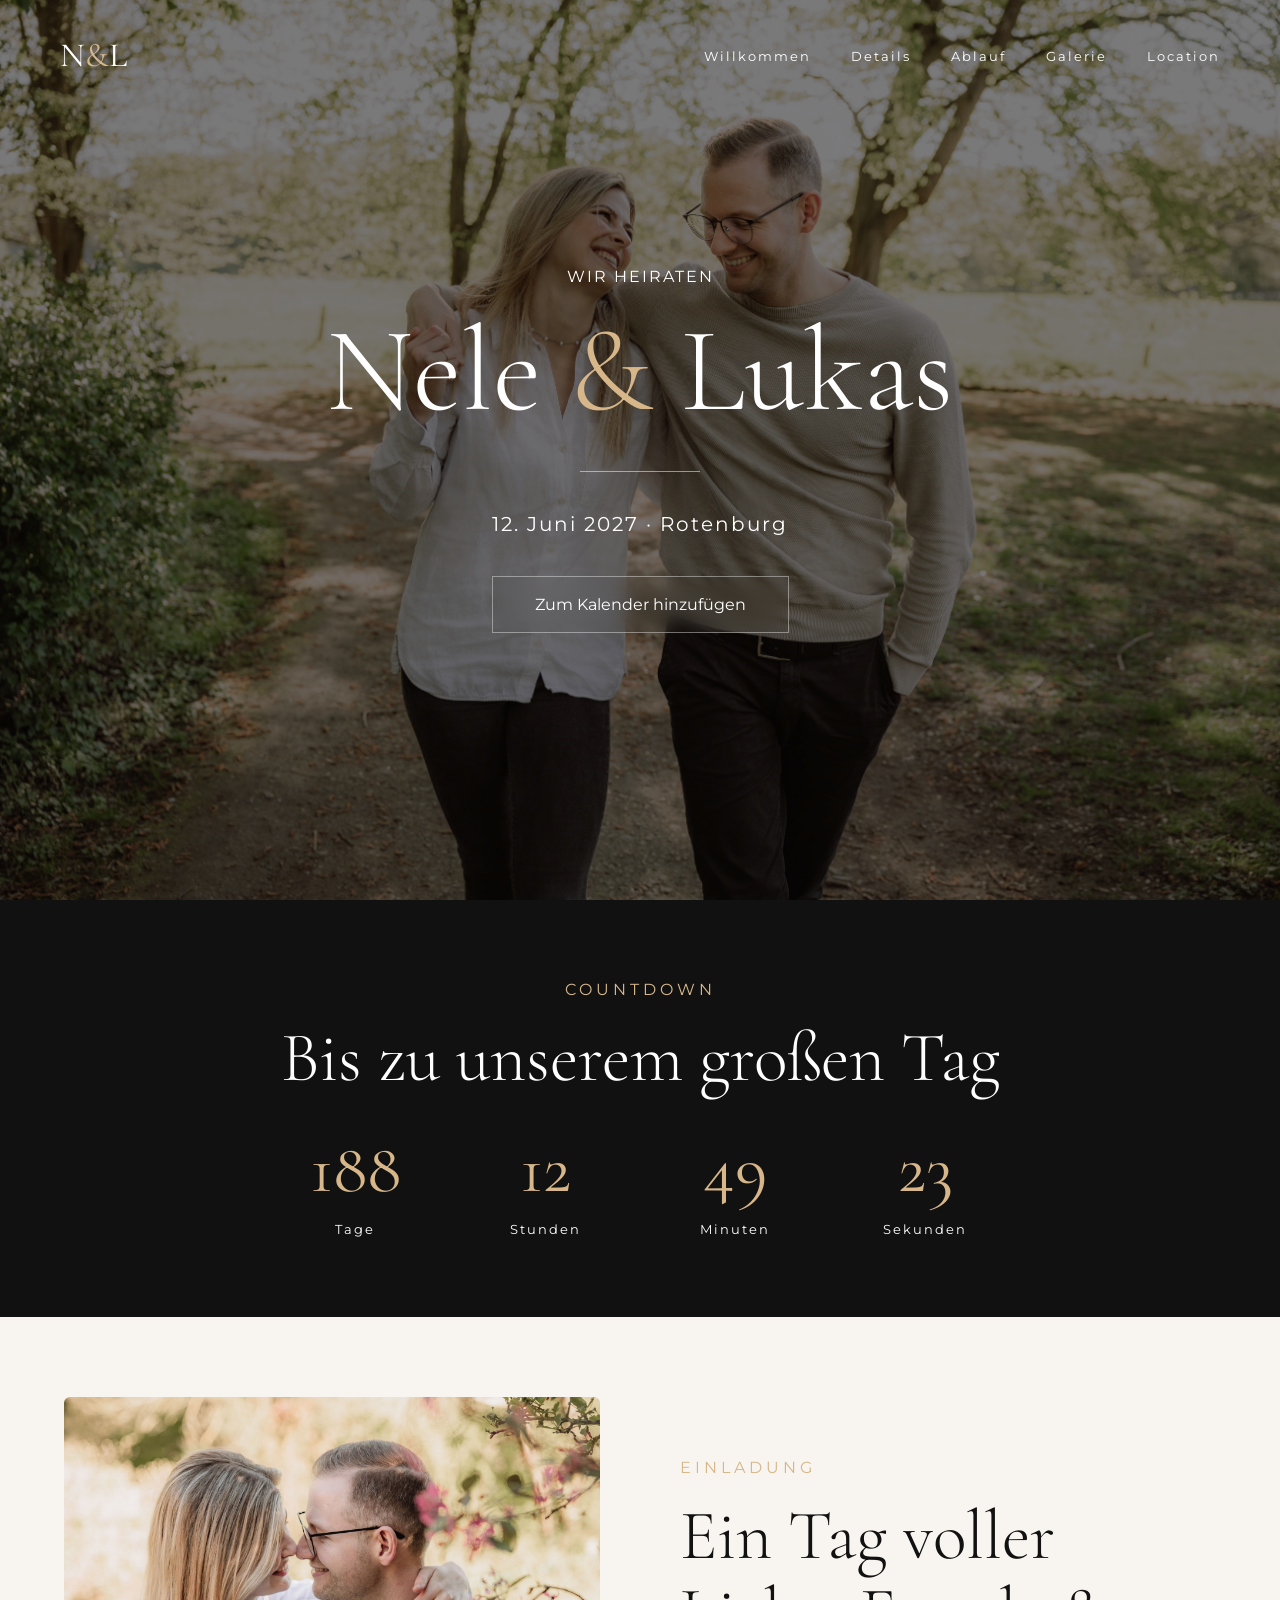
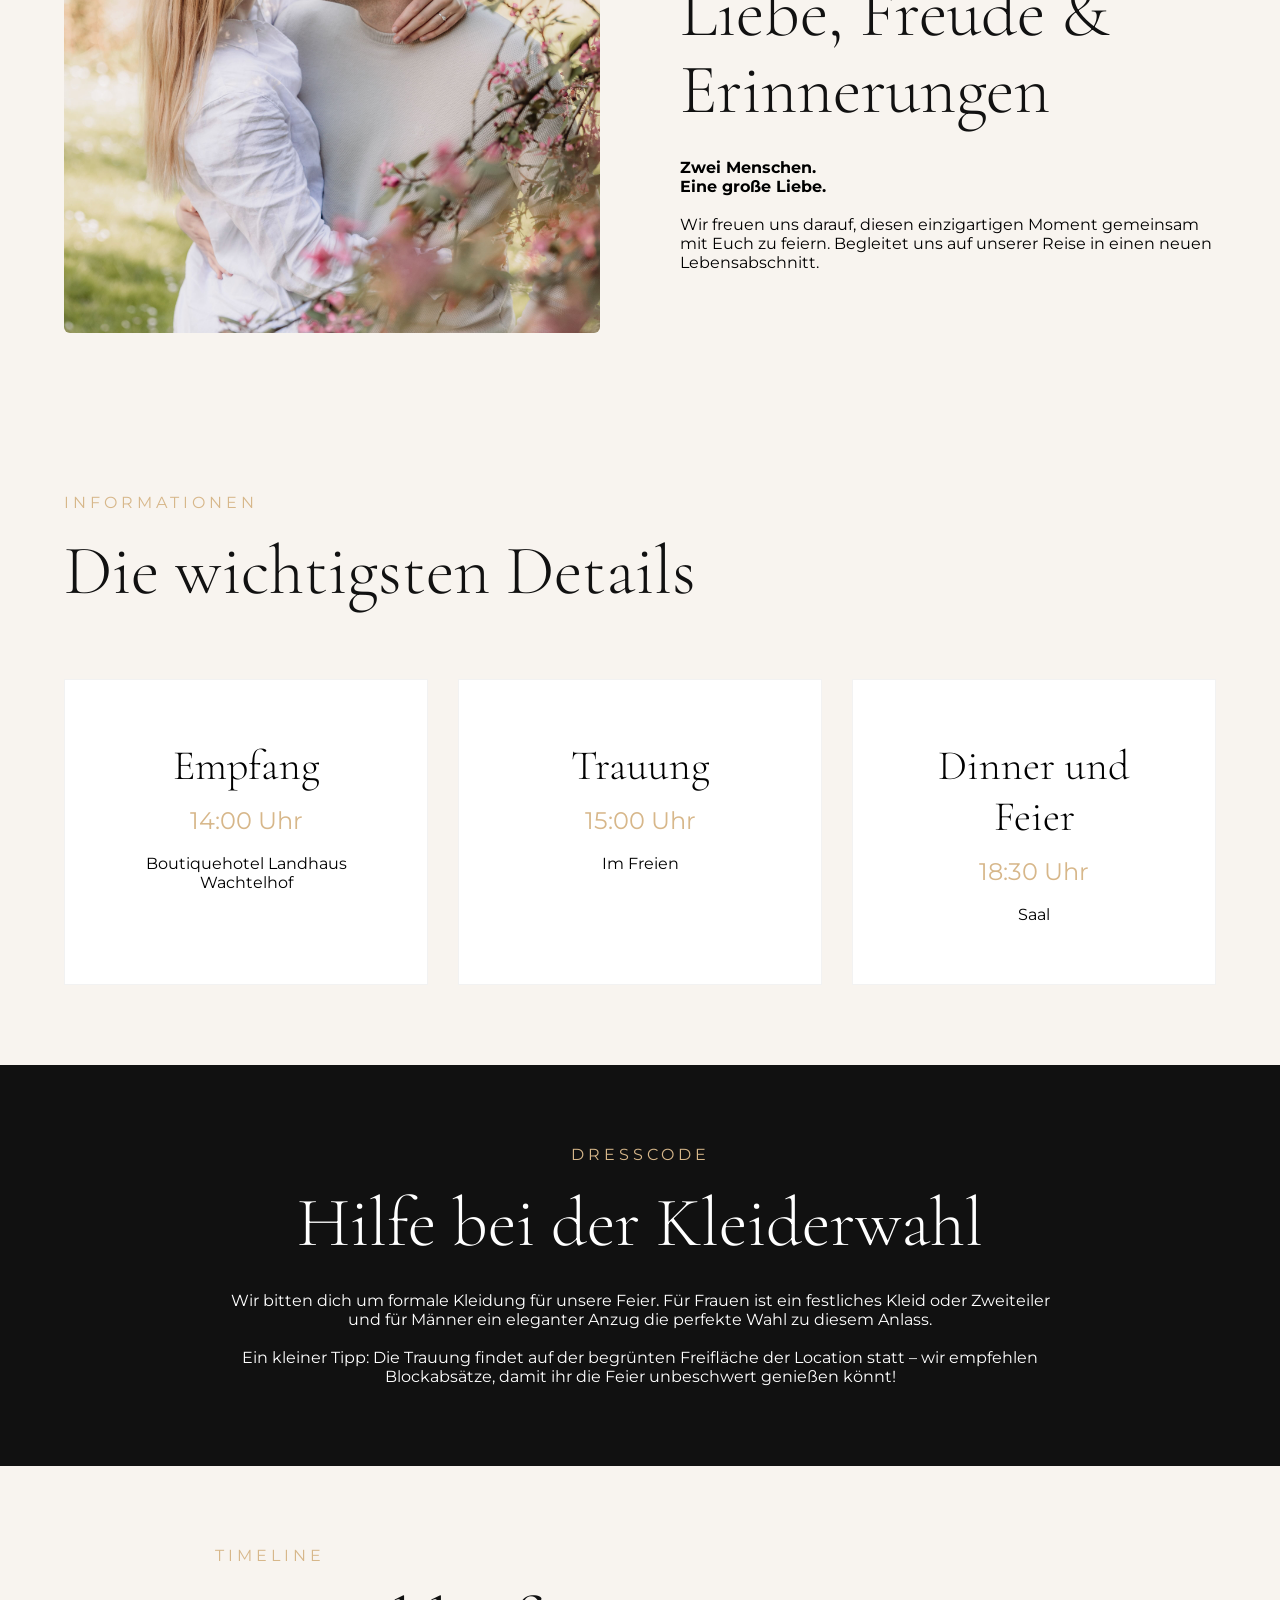
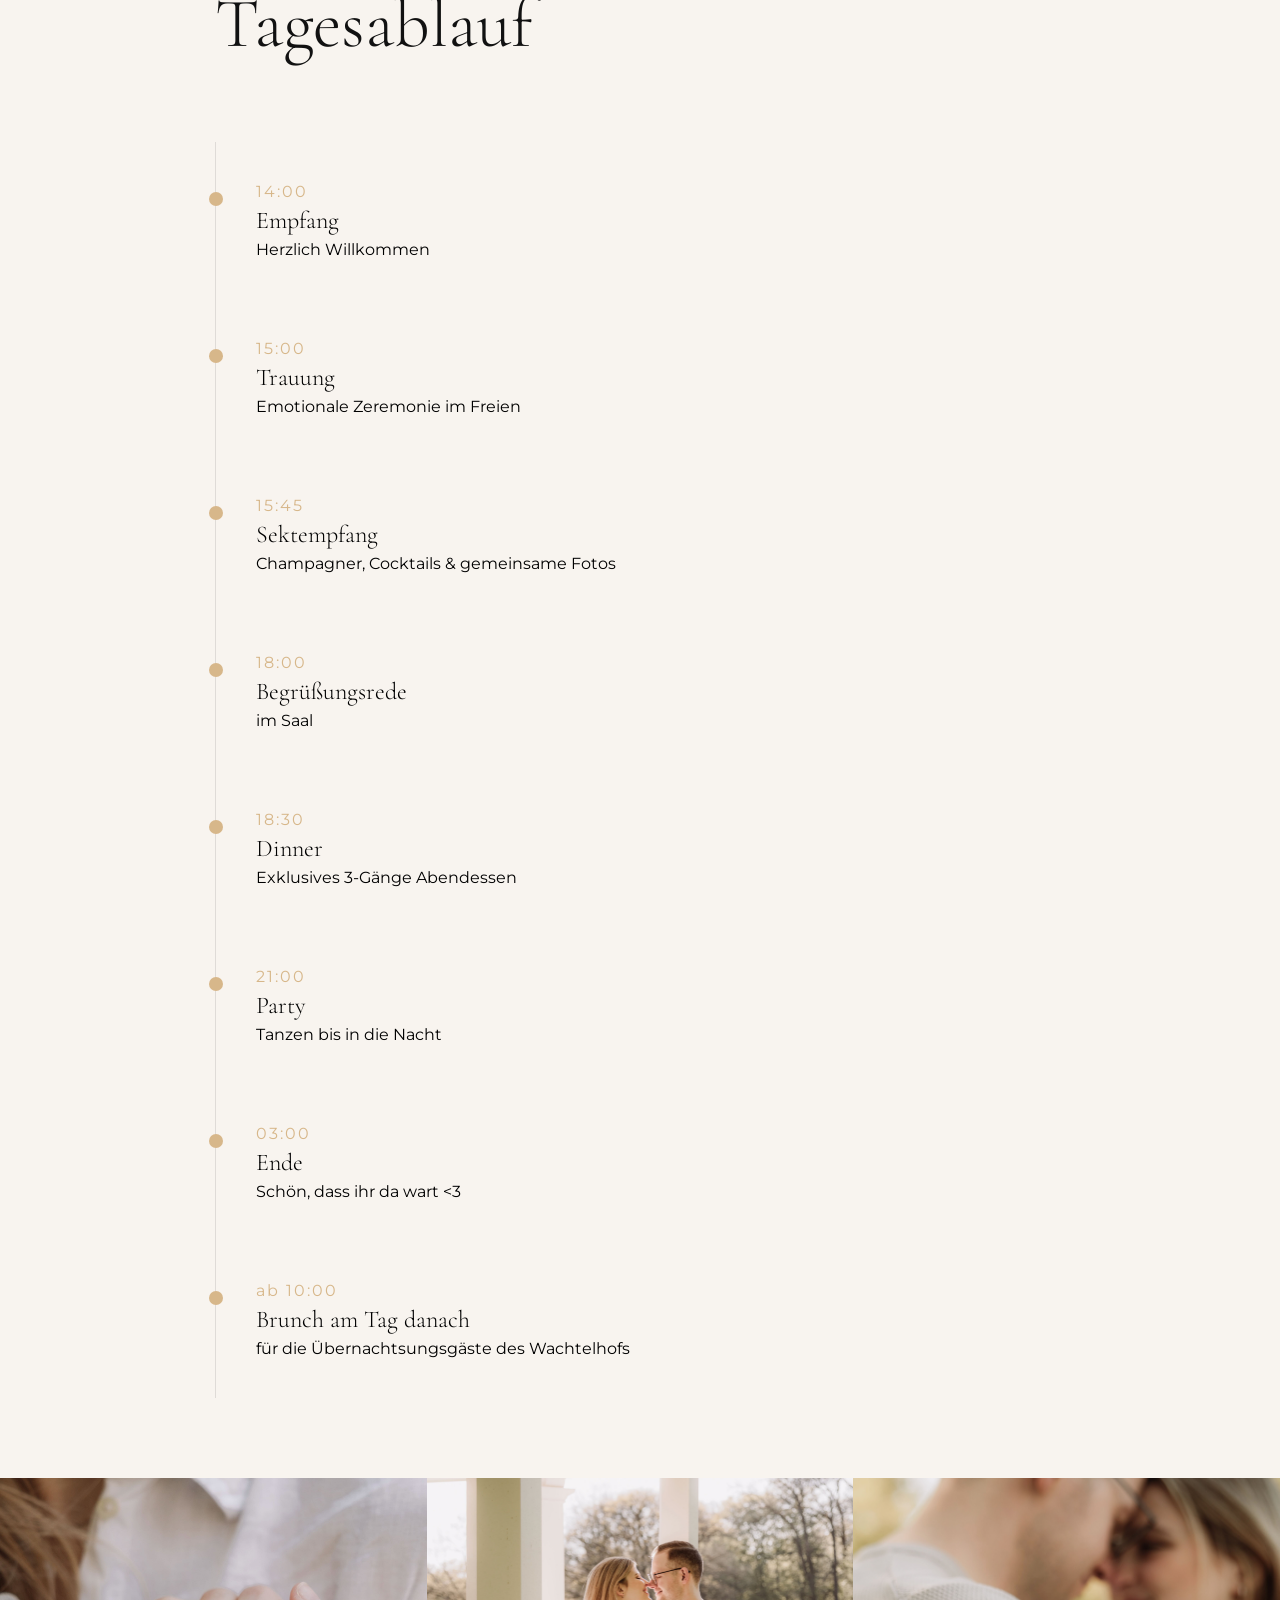
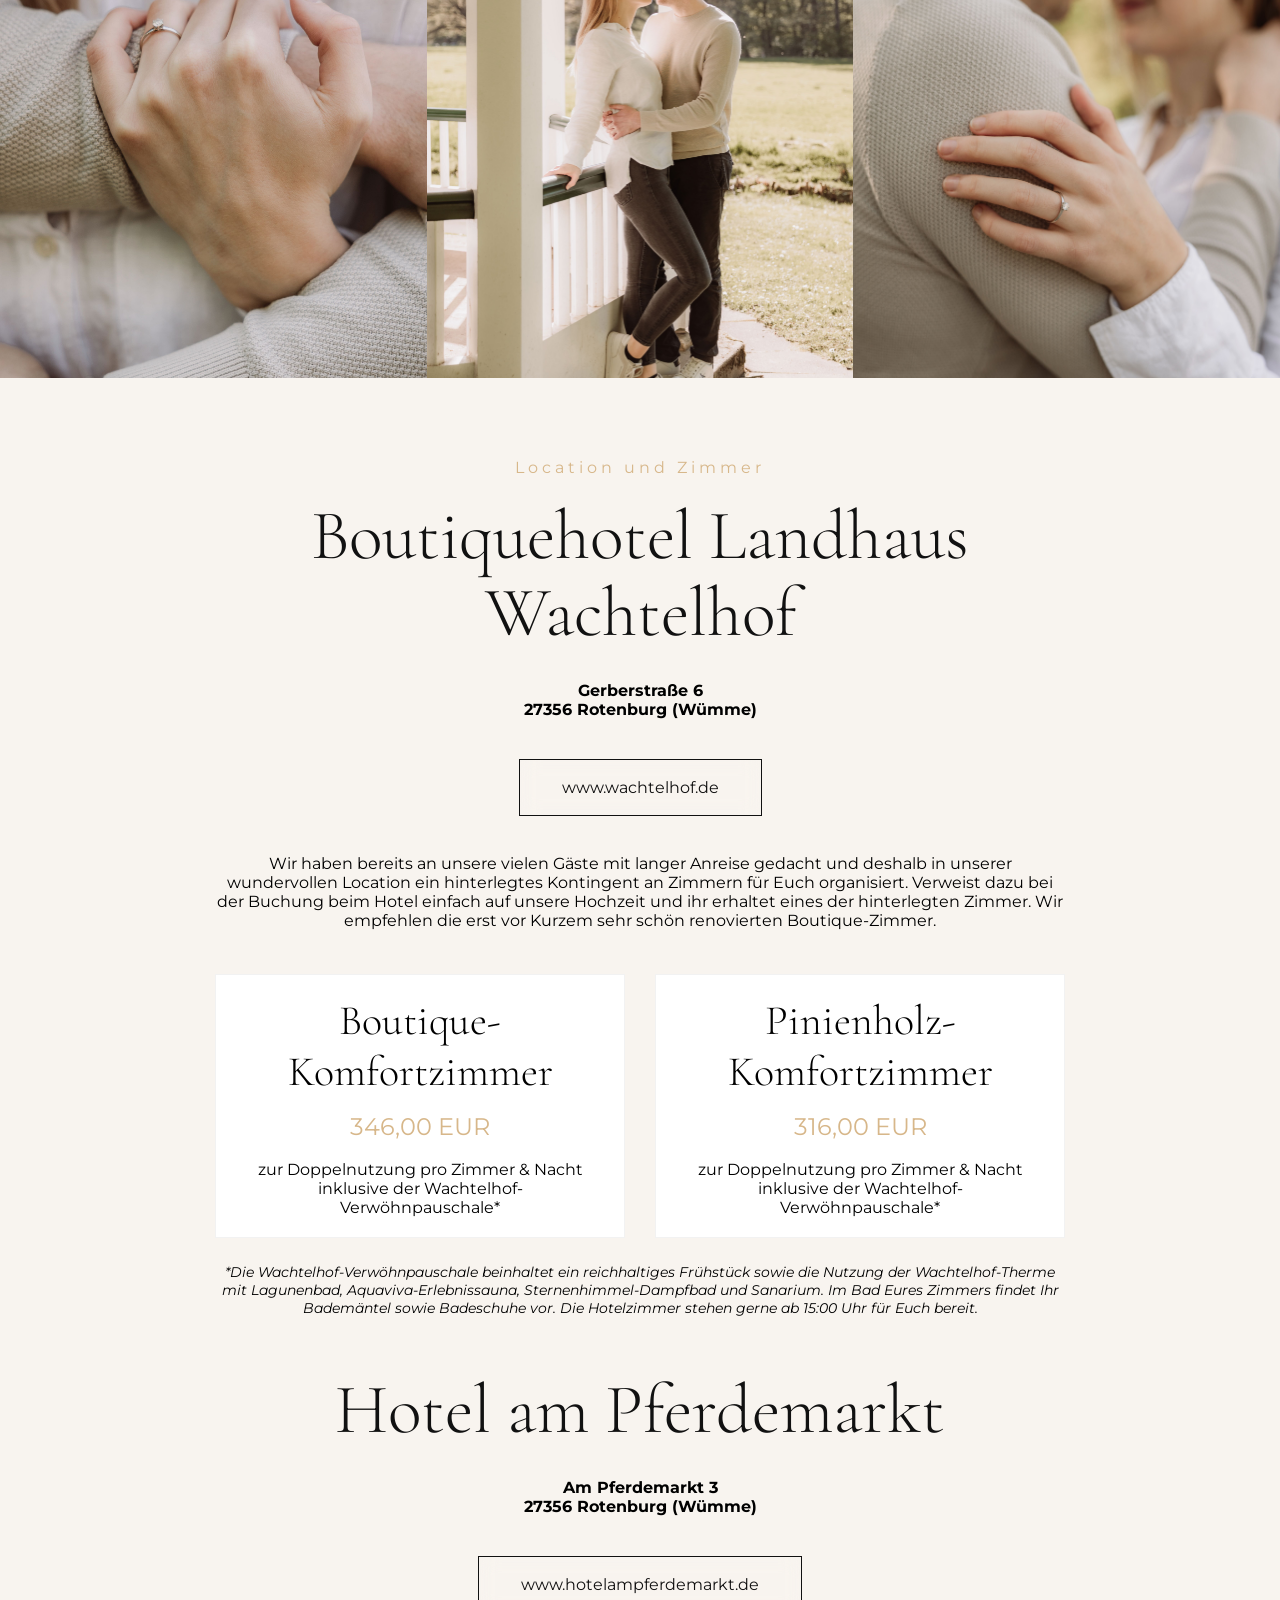
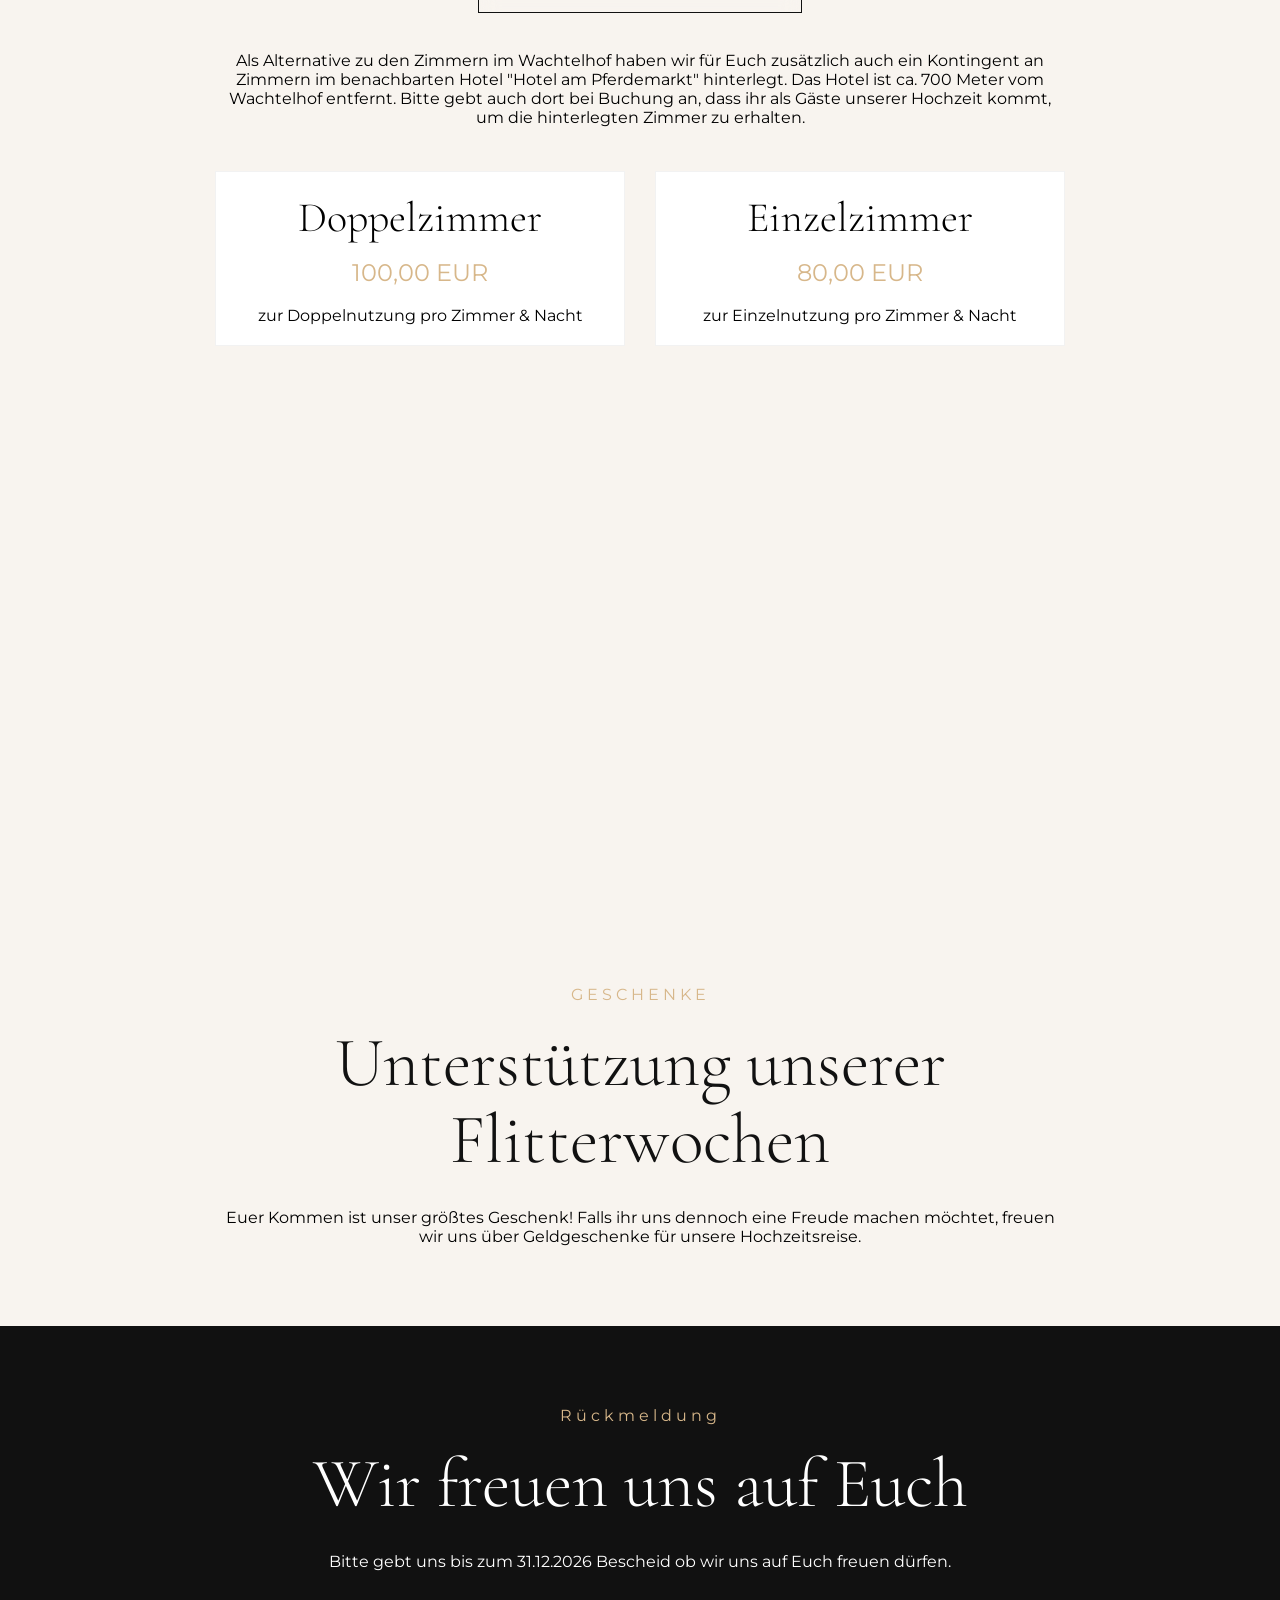
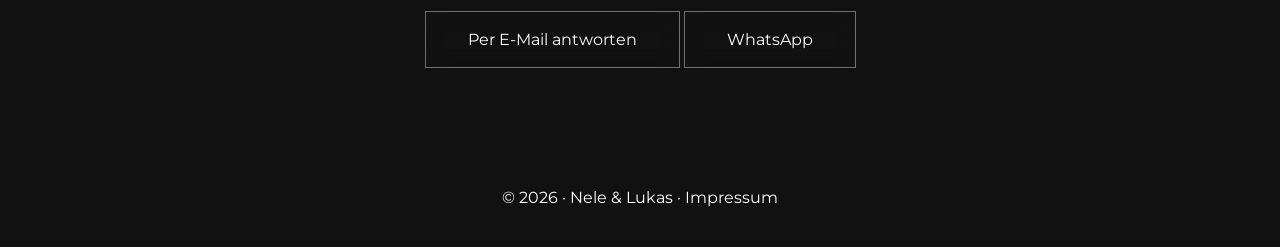
==== commit b98c805b: "Update text changes" ====
--- a/index.html
+++ b/index.html
@@ -117,7 +117,7 @@
         <p>
           <b>Zwei Menschen.<br/>Eine große Liebe.</b><br/><br/>
           Wir freuen uns darauf,
-          diesen einzigartigen Moment gemeinsam mit euch zu feiern.
+          diesen einzigartigen Moment gemeinsam mit Euch zu feiern.
           Begleitet uns auf unserer Reise
           in einen neuen Lebensabschnitt.
         </p>
@@ -222,7 +222,7 @@
         <div class="timeline-item reveal">
           <span>18:00</span>
           <h3>Begrüßungsrede</h3>
-          <p>Ortswechsel in den Saal</p>
+          <p>im Saal</p>
         </div>
 
         <div class="timeline-item reveal">
@@ -240,7 +240,7 @@
         <div class="timeline-item reveal">
           <span>03:00</span>
           <h3>Ende</h3>
-          <p>Sch&ouml;n, dass ihr da wart</p>
+          <p>Sch&ouml;n, dass ihr da wart <3</p>
         </div>
 
         <div class="timeline-item reveal">
@@ -289,7 +289,7 @@
       <p class="location-text">
         <br/><br/>
         Wir haben bereits an unsere vielen G&auml;ste mit langer Anreise gedacht und deshalb in unserer 
-        wundervollen Location ein hinterlegtes Kontingent an Zimmern für euch organisiert. 
+        wundervollen Location ein hinterlegtes Kontingent an Zimmern für Euch organisiert. 
         Verweist dazu bei der Buchung beim Hotel einfach auf unsere Hochzeit und ihr erhaltet eines 
         der hinterlegten Zimmer. Wir empfehlen die erst vor Kurzem sehr sch&ouml;n renovierten 
         Boutique-Zimmer.
@@ -324,7 +324,7 @@
 
       <p class="location-text">
         <br/><br/>
-        Als Alternative zu den Zimmern im Wachtelhof haben wir für euch zus&auml;tzlich auch ein Kontingent an 
+        Als Alternative zu den Zimmern im Wachtelhof haben wir für Euch zus&auml;tzlich auch ein Kontingent an 
         Zimmern im benachbarten Hotel "Hotel am Pferdemarkt" hinterlegt. Das Hotel ist ca. 700 Meter vom Wachtelhof 
         entfernt. Bitte gebt auch dort bei Buchung an, dass ihr als G&auml;ste unserer Hochzeit kommt, um die 
         hinterlegten Zimmer zu erhalten.
@@ -381,10 +381,10 @@
 
       <p class="small-title">R&uuml;ckmeldung</p>
 
-      <h2>Wir freuen uns auf euch</h2>
+      <h2>Wir freuen uns auf Euch</h2>
 
       <p class="rsvp-text">
-        Bitte gebt uns bis zum 31.12.2026 Bescheid ob wir uns auf euch freuen d&uuml;rfen.
+        Bitte gebt uns bis zum 31.12.2026 Bescheid ob wir uns auf Euch freuen d&uuml;rfen.
       </p>
 
       <a href="mailto:lukaskoop96@gmail.com?subject=RSVP%20Hochzeit%20N+L&body=Liebe%20Nele%20%26%20Lukas,%0A%0AIch%20m%C3%B6chte%20folgendes%20mitteilen:%0A- Name:%0A- Kommen:%20Ja/Nein:%0A- Anzahl%20G%C3%A4ste:%0A- Nachricht:%0A%0AViele%20Gr%C3%BC%C3%9Fe" class="btn email-btn">Per E-Mail antworten</a>
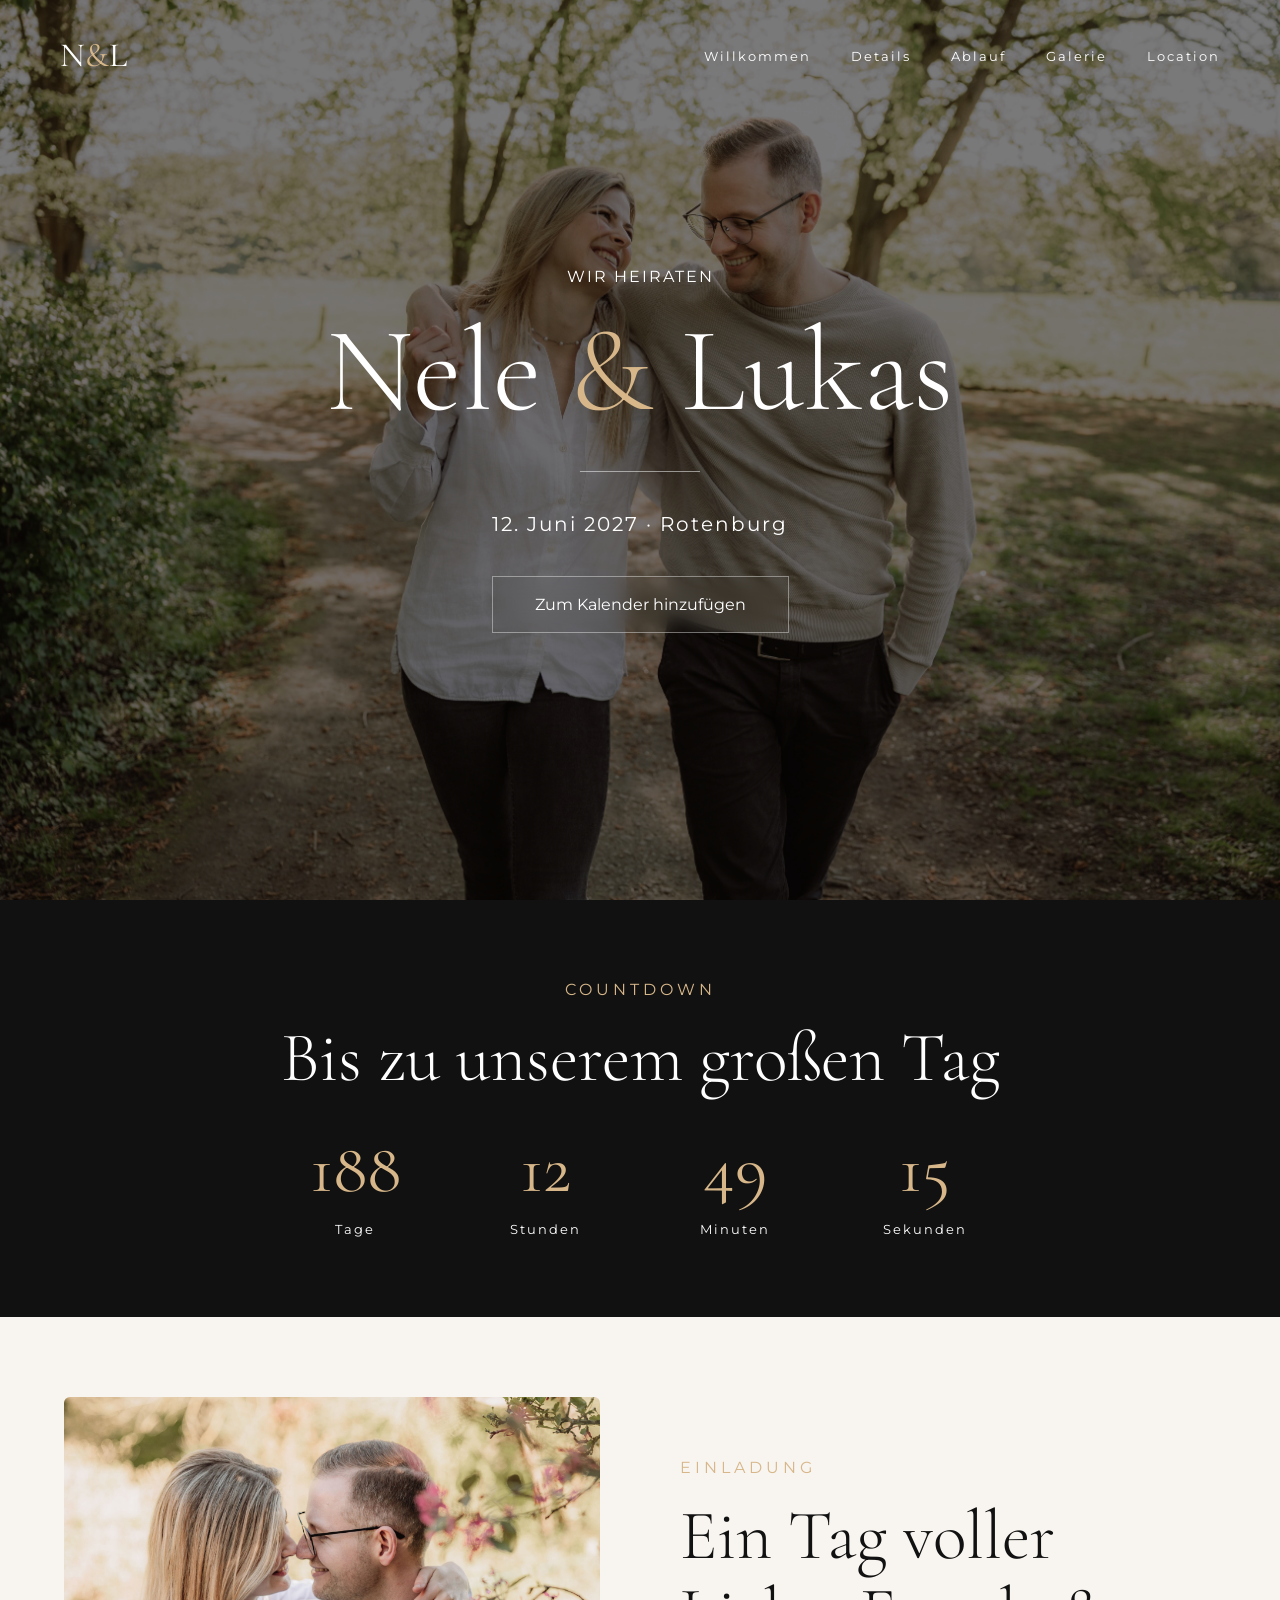
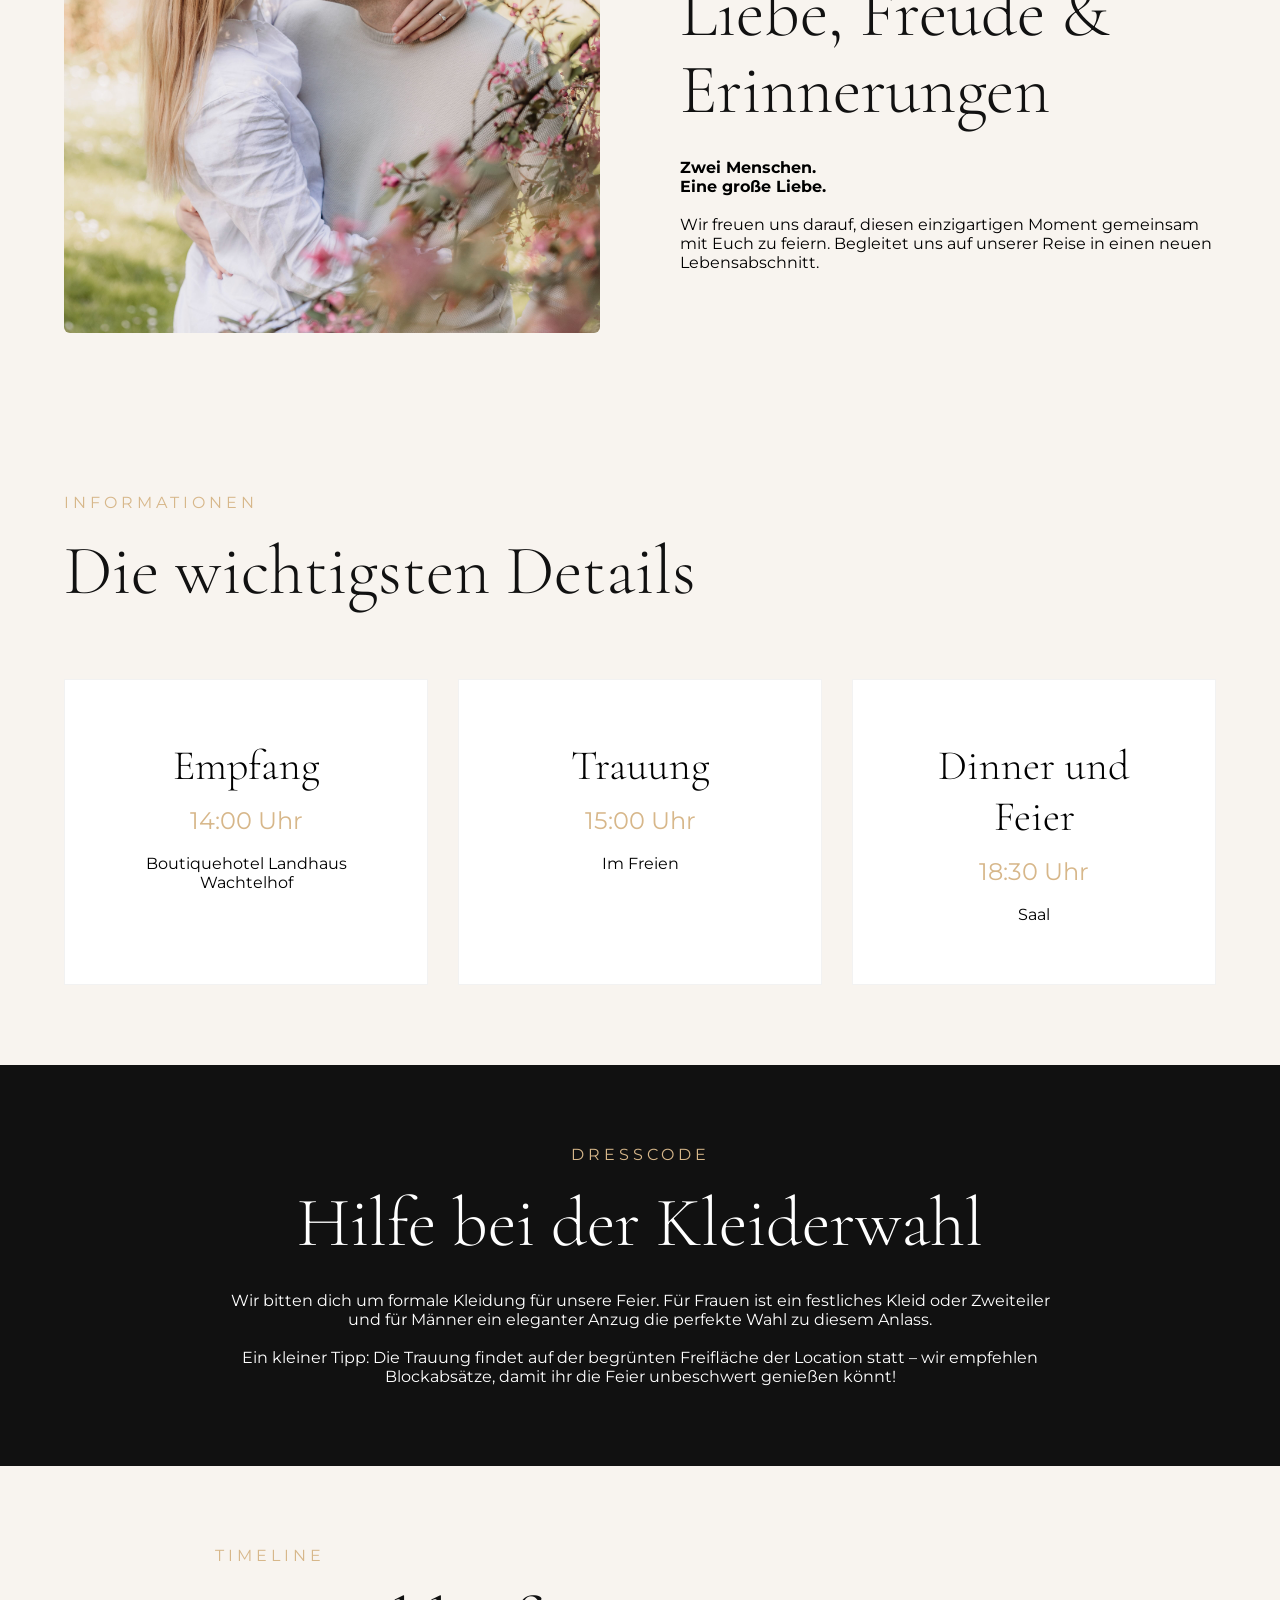
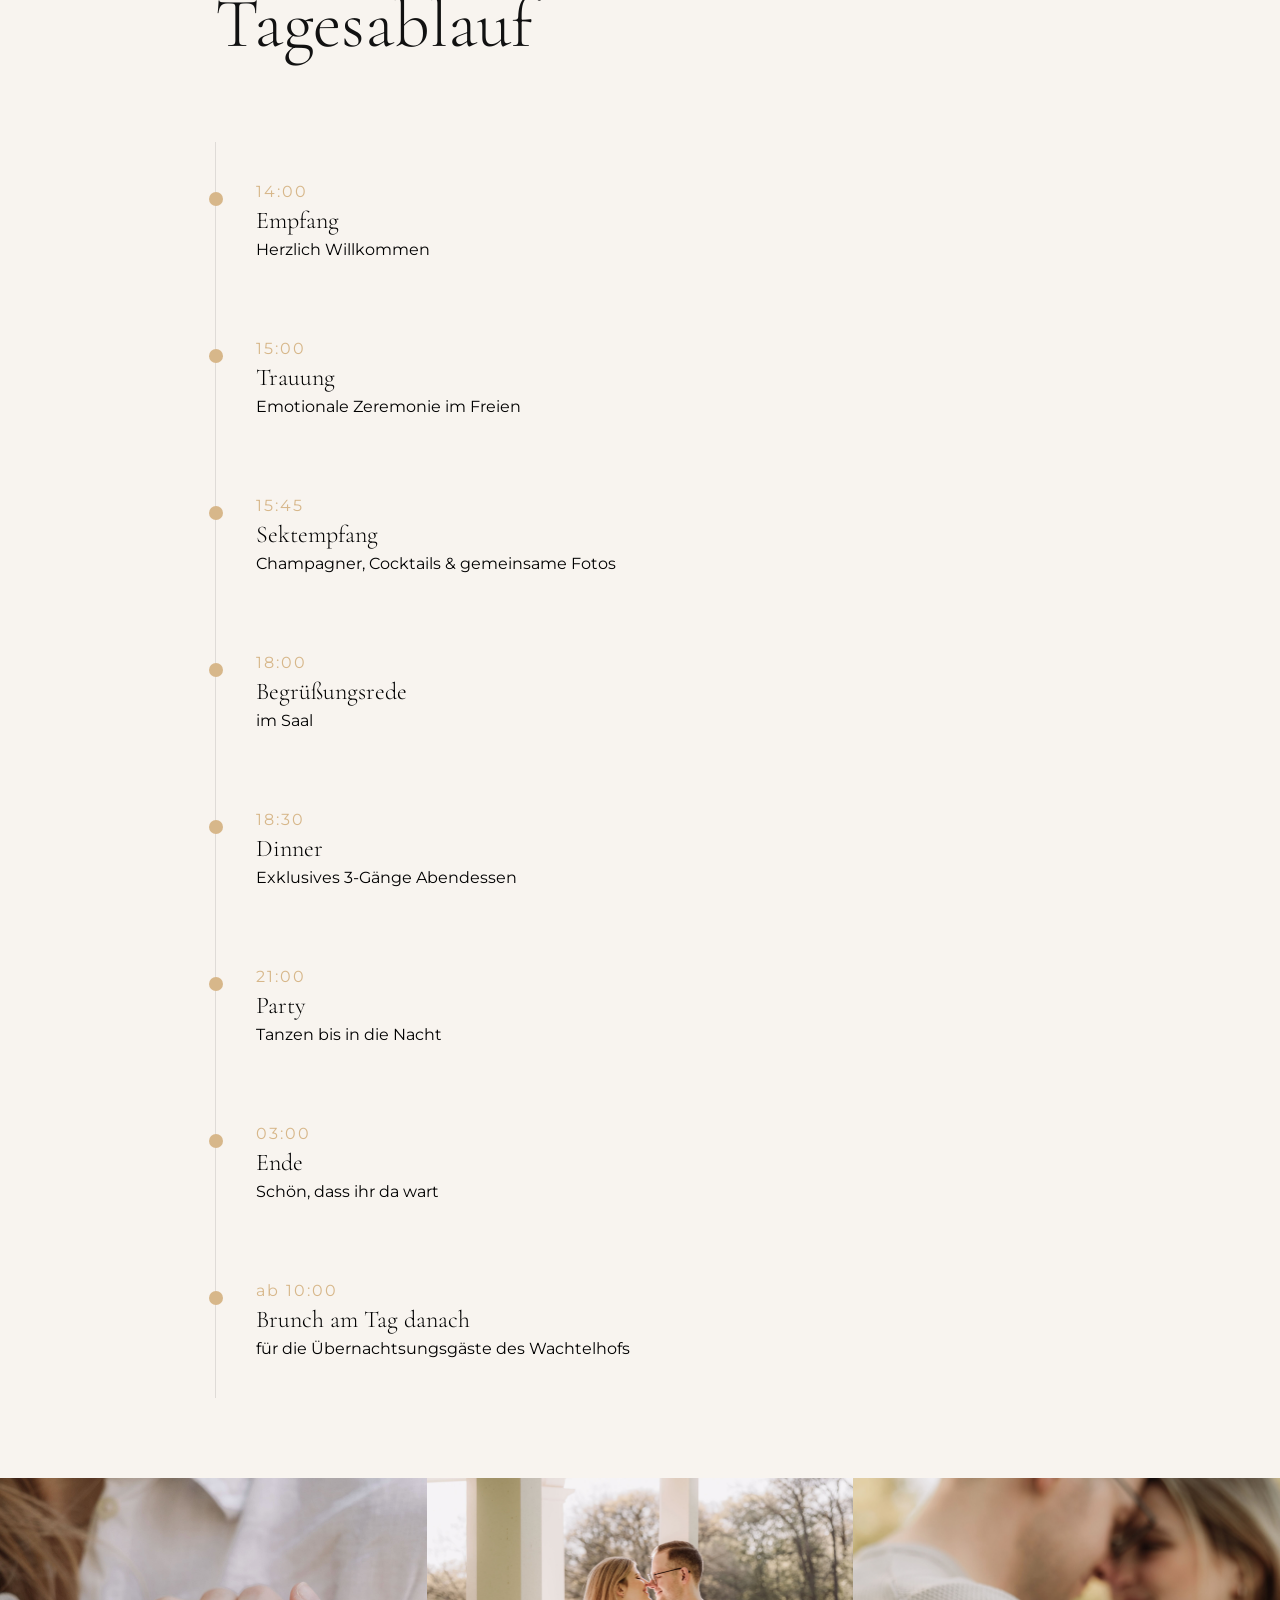
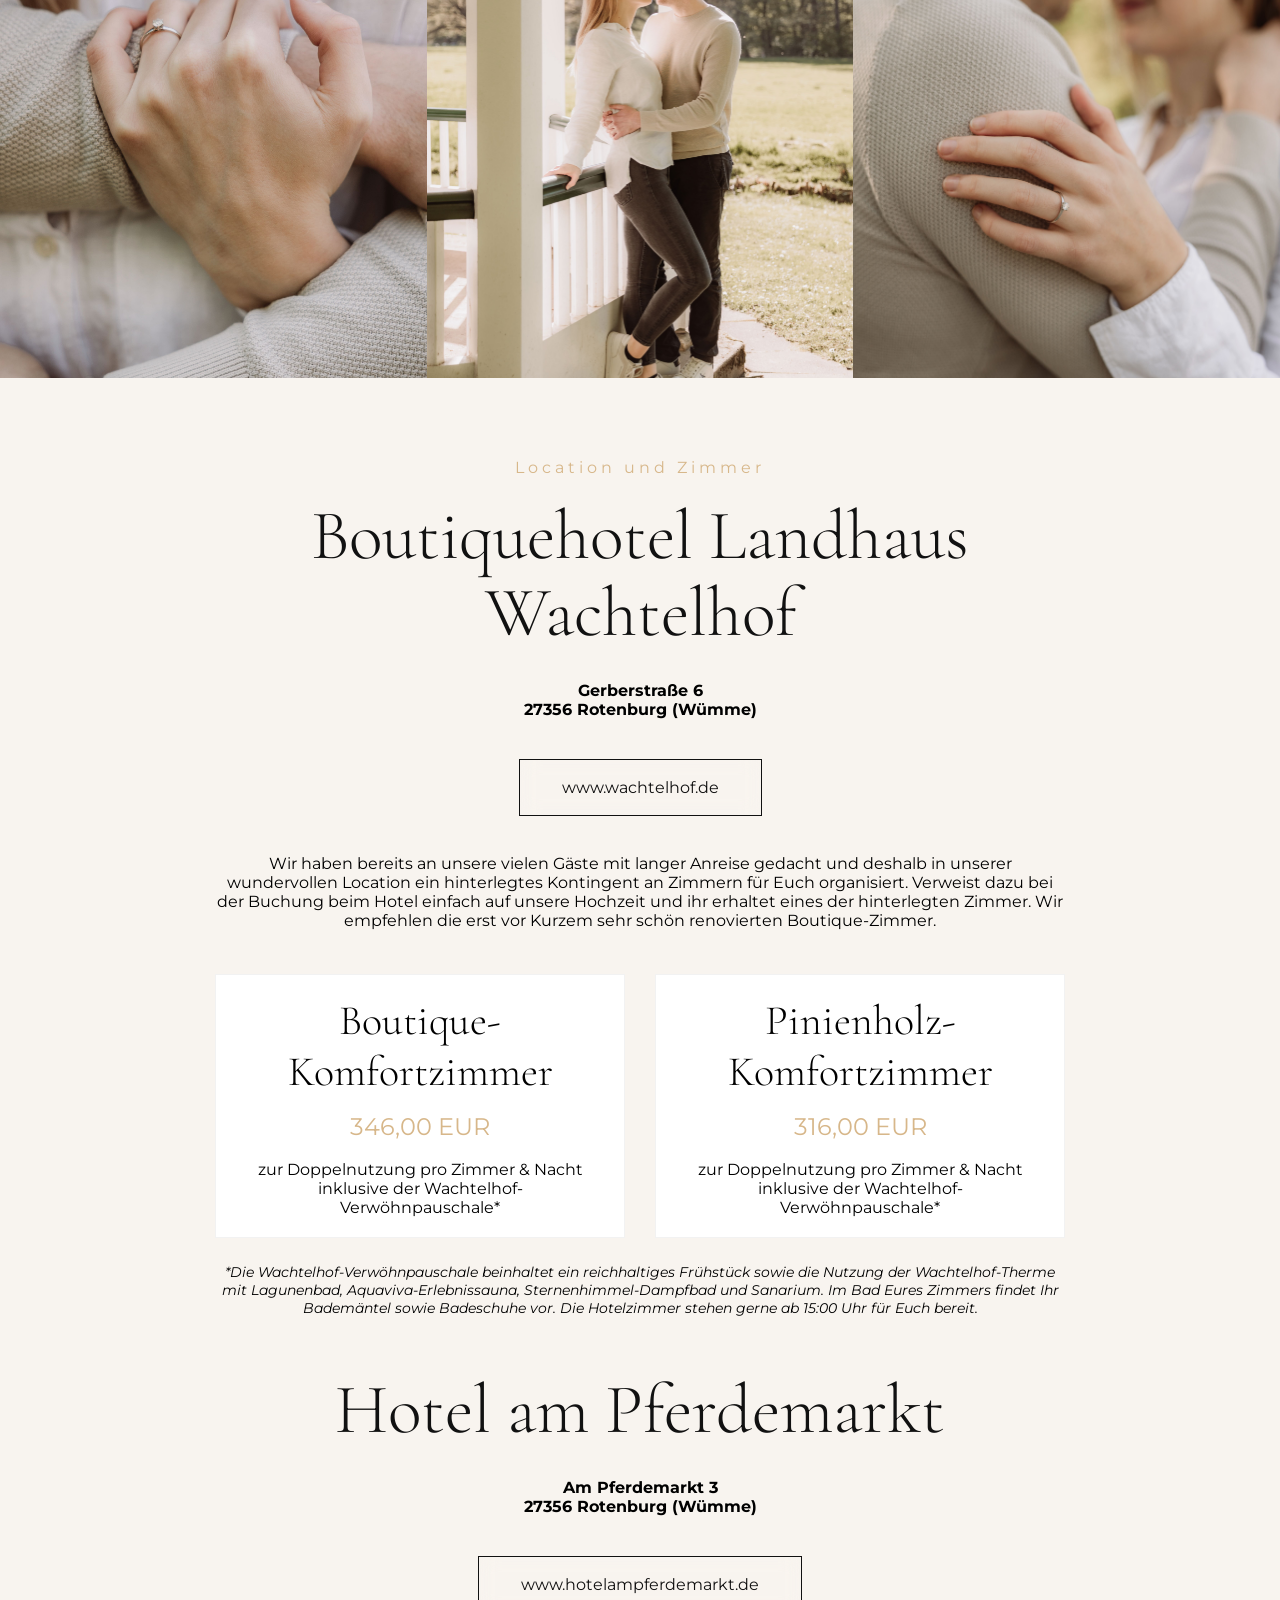
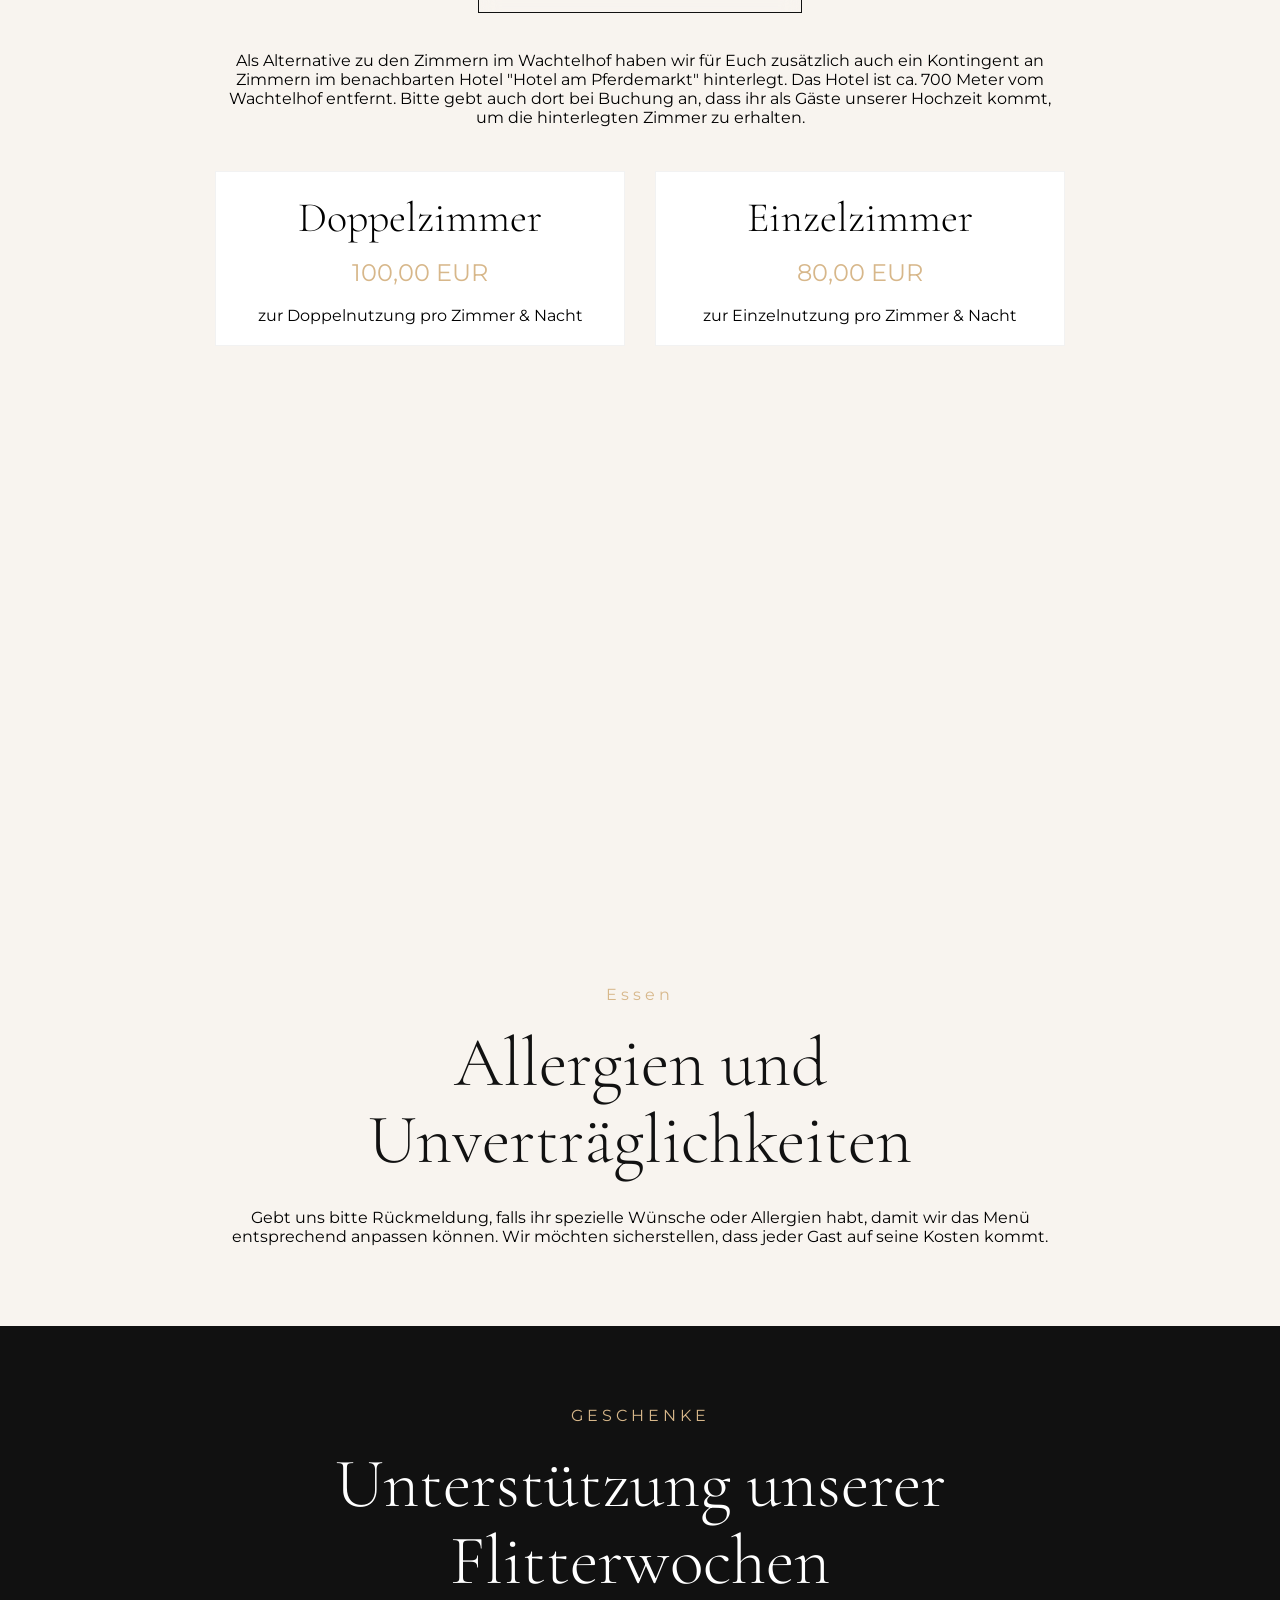
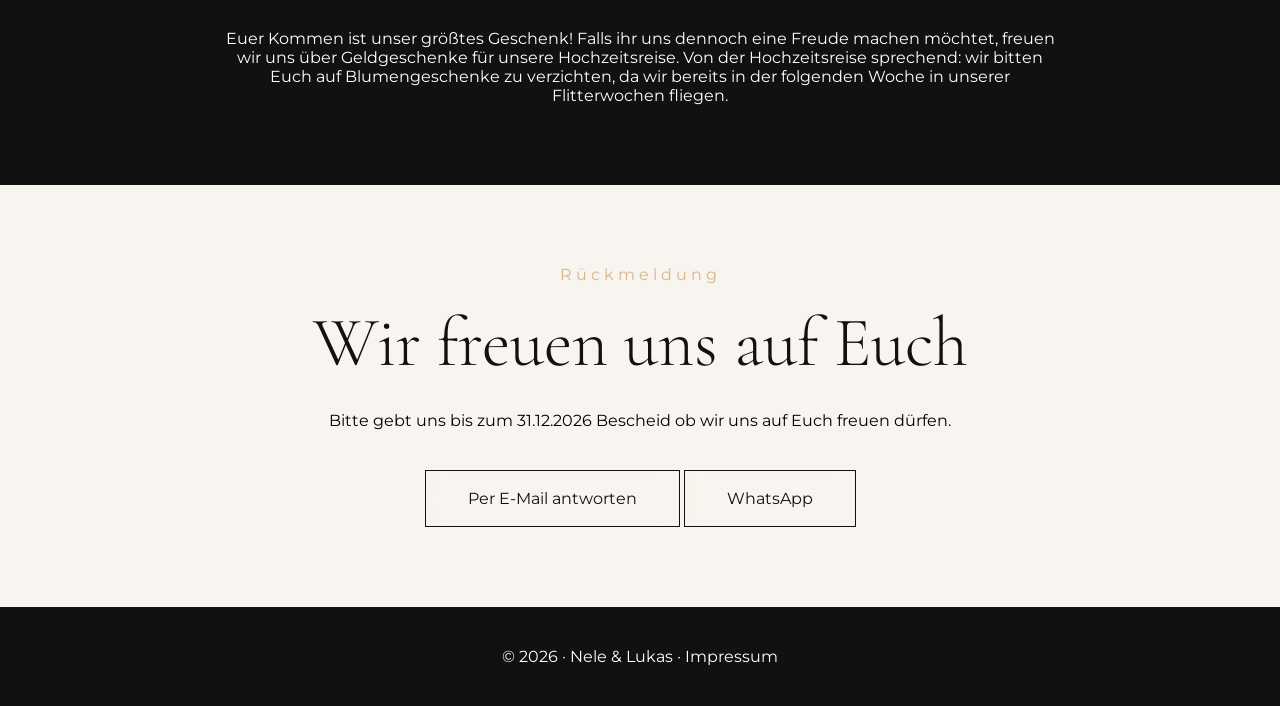
==== commit 72630e5d: "Add infos food" ====
--- a/index.html
+++ b/index.html
@@ -240,7 +240,7 @@
         <div class="timeline-item reveal">
           <span>03:00</span>
           <h3>Ende</h3>
-          <p>Sch&ouml;n, dass ihr da wart <3</p>
+          <p>Sch&ouml;n, dass ihr da wart</p>
         </div>
 
         <div class="timeline-item reveal">
@@ -354,6 +354,24 @@
     
   <iframe src="https://www.google.com/maps/embed?pb=!1m18!1m12!1m3!1d2395.2879166697458!2d9.392609276392122!3d53.10502257222022!2m3!1f0!2f0!3f0!3m2!1i1024!2i768!4f13.1!3m3!1m2!1s0x47b103f5749ccd15%3A0xa9dfc9032d74220!2sHotel%20Landhaus%20Wachtelhof!5e0!3m2!1sde!2sde!4v1778689141633!5m2!1sde!2sde" width="100%" height="450" style="border:0;" allowfullscreen="" loading="lazy" referrerpolicy="no-referrer-when-downgrade"></iframe>
 
+  <!-- FOOD-->
+
+  <section class="section food" id="food">
+
+    <div class="container narrow">
+
+      <div class="section-heading reveal">
+        <p class="small-title">Essen</p>
+        <h2>Allergien und Unvertr&auml;glichkeiten</h2>
+        <p>
+          Gebt uns bitte Rückmeldung, falls ihr spezielle W&uuml;nsche oder Allergien habt, damit wir das Men&uuml; entsprechend anpassen k&ouml;nnen. Wir m&ouml;chten sicherstellen, dass jeder Gast auf seine Kosten kommt.  
+        </p>
+      </div>
+
+    </div>
+
+  </section>
+  
   <!-- PRESENTS-->
 
   <section class="section presents" id="presents">
@@ -365,7 +383,9 @@
         <h2>Unterst&uuml;tzung unserer Flitterwochen</h2>
         <p>
           Euer Kommen ist unser gr&ouml;&szlig;tes Geschenk! Falls ihr uns dennoch eine Freude 
-          machen m&ouml;chtet, freuen wir uns über Geldgeschenke für unsere Hochzeitsreise.  
+          machen m&ouml;chtet, freuen wir uns über Geldgeschenke für unsere Hochzeitsreise. Von 
+          der Hochzeitsreise sprechend: wir bitten Euch auf Blumengeschenke zu verzichten, da wir 
+          bereits in der folgenden Woche in unserer Flitterwochen fliegen. 
         </p>
       </div>
 
--- a/style.css
+++ b/style.css
@@ -208,7 +208,7 @@
   transform:translateY(0);
 }
 
-.countdown, .dresscode, .rsvp{
+.countdown, .dresscode, .presents{
   display:flex;
   justify-content:center;
   gap:40px;
@@ -218,7 +218,7 @@
   text-align:center;
 }
 
-.countdown h2, .dresscode h2, .rsvp h2{
+.countdown h2, .dresscode h2, .presents h2{
   color:white;
 }
 
@@ -369,7 +369,7 @@
   color:var(--gold);
 }
 
-.presents{
+.food, .presents, .rsvp{
   text-align:center;
 }
 
@@ -393,12 +393,12 @@
   text-align:center;
 }
 
-.location .btn, .imprint .btn{
+.location .btn, .rsvp .btn, .imprint .btn{
   border:1px solid var(--dark);
   color:var(--dark);
 }
 
-.location .btn:hover, .imprint .btn:hover{
+.location .btn:hover, .rsvp .btn:hover, .imprint .btn:hover{
   border:1px solid var(--gold);
   background:var(--gold);
   color:white;
